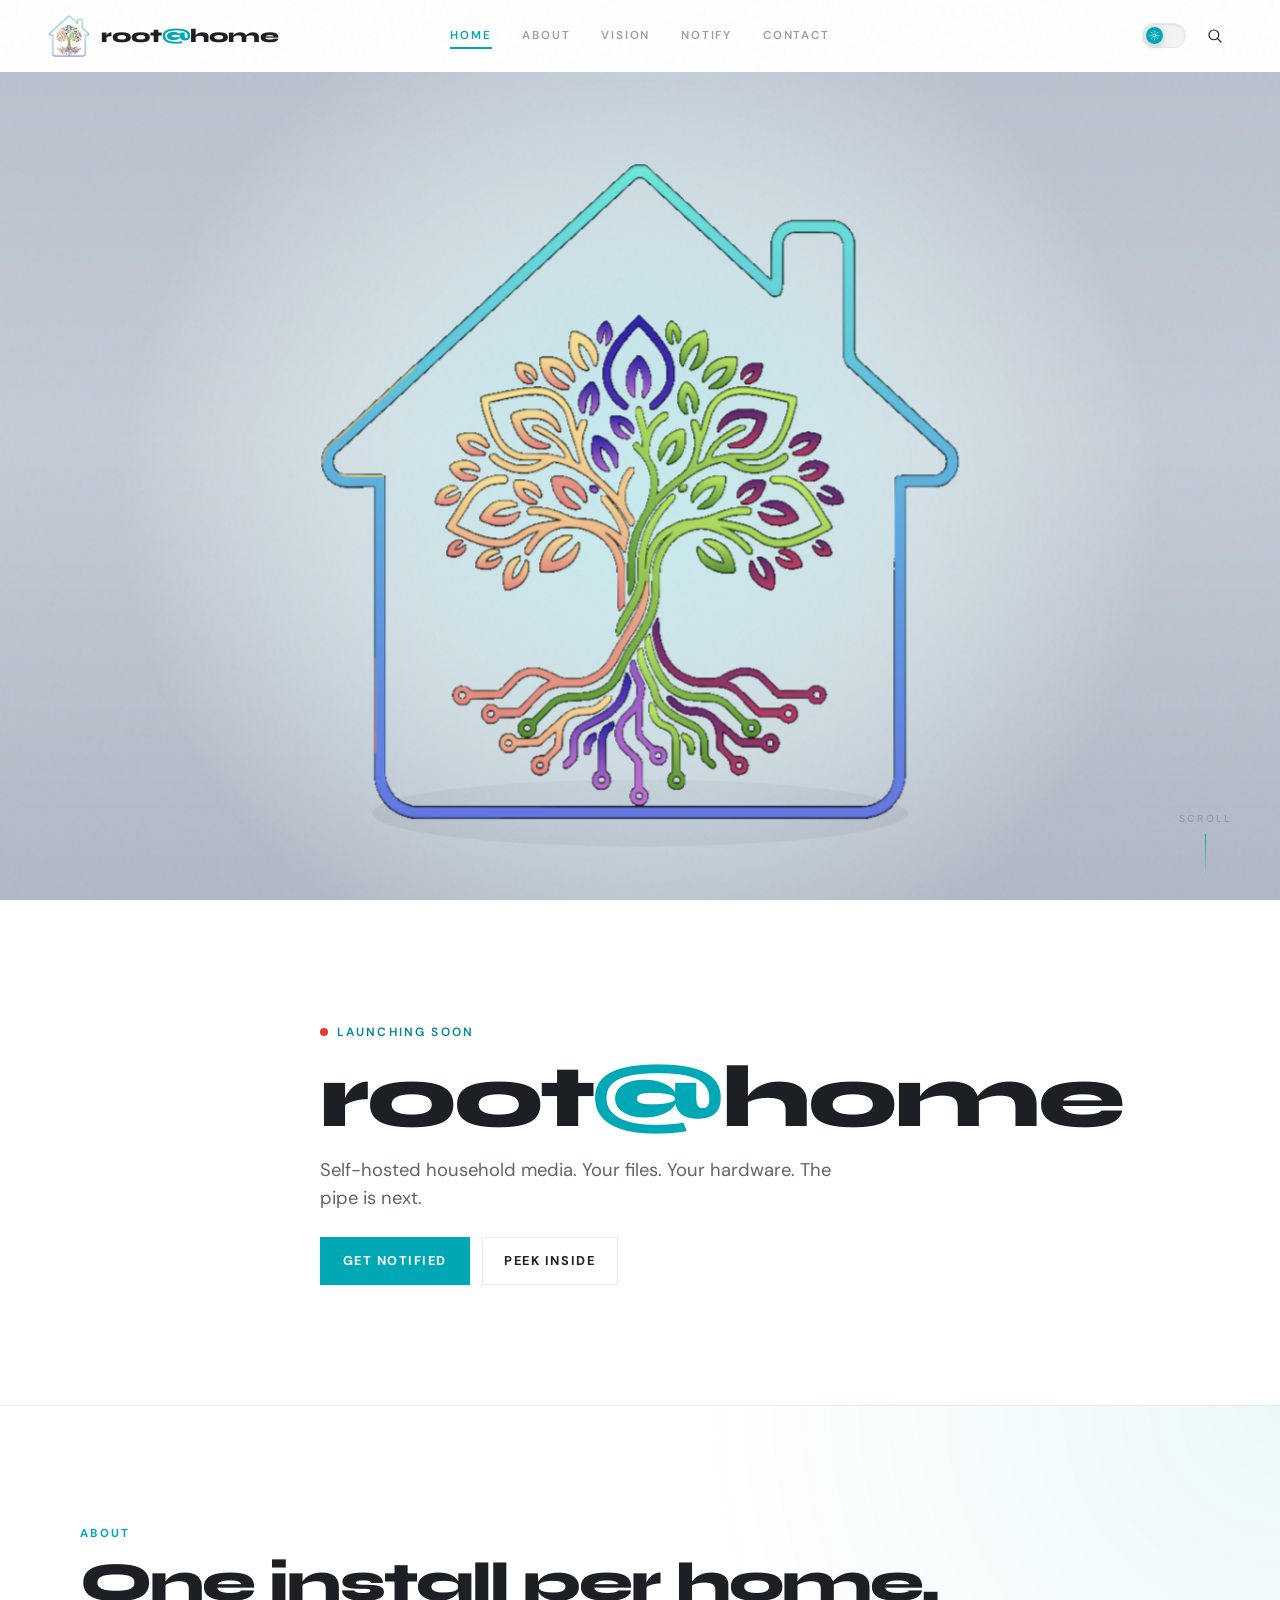
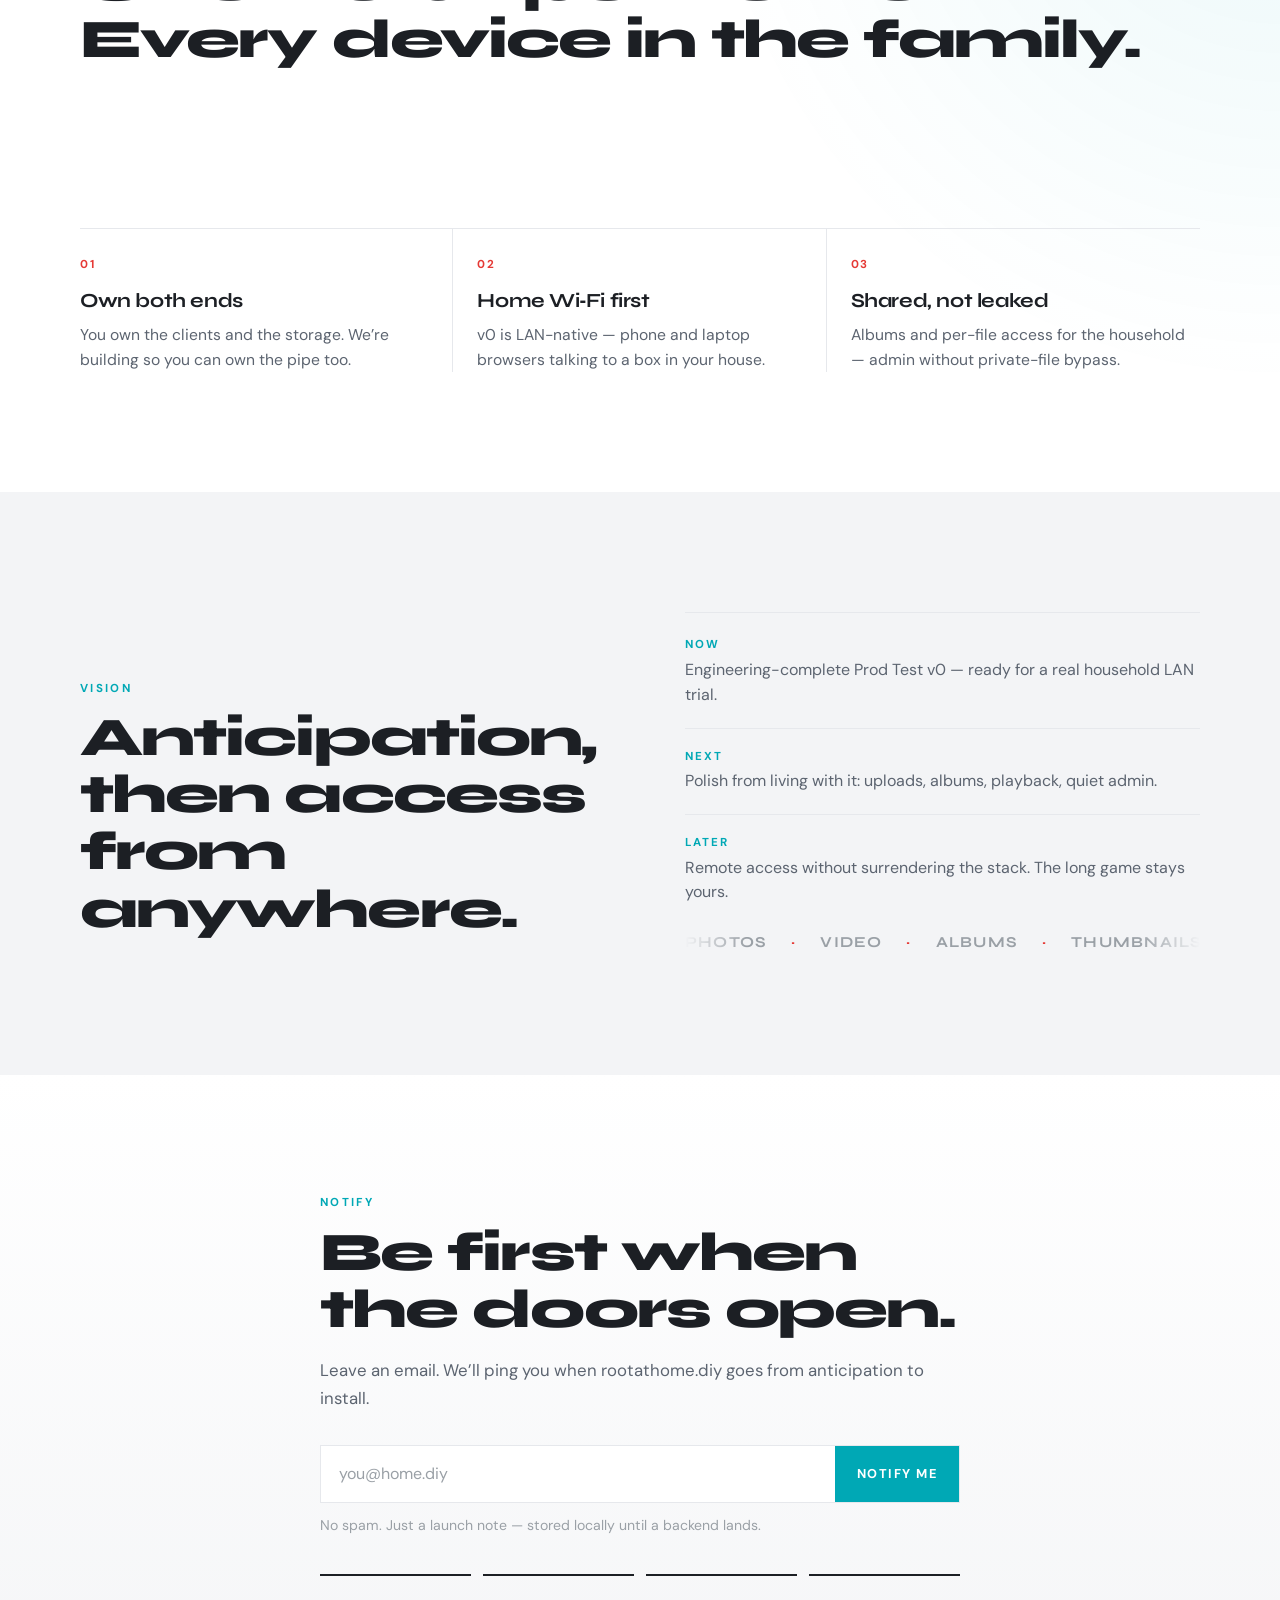
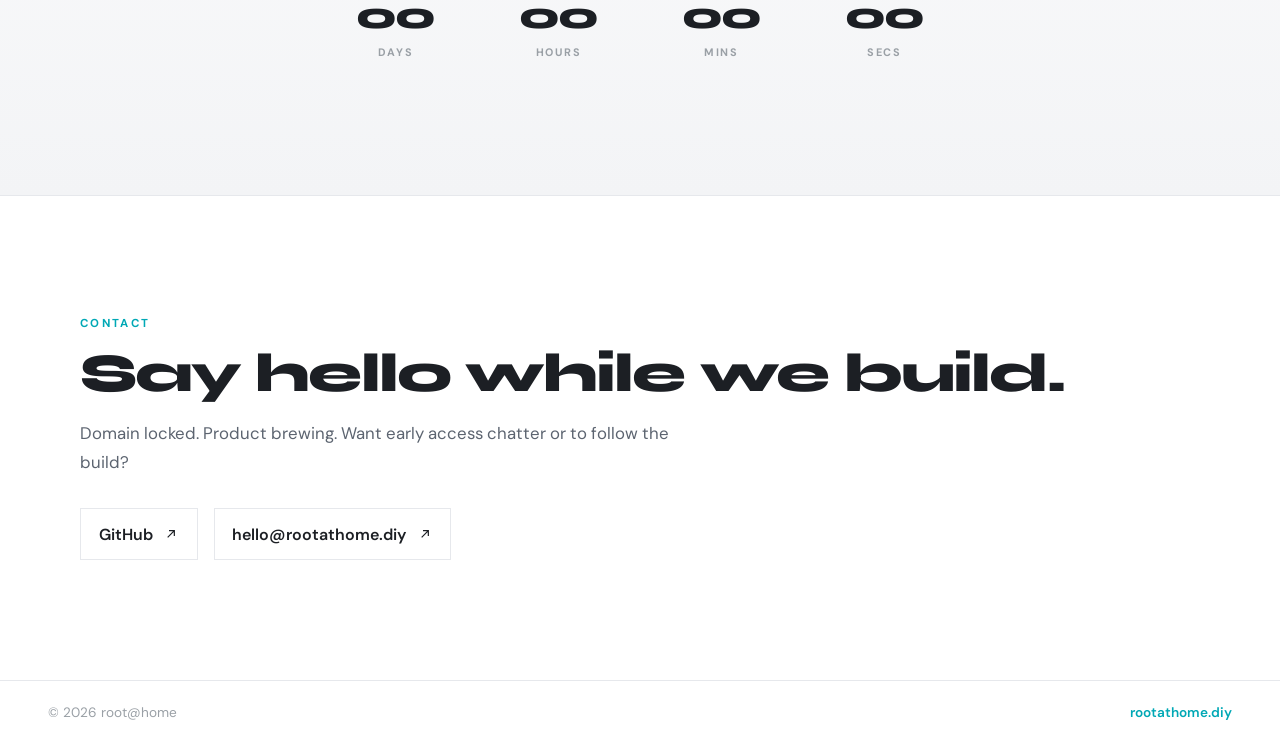
==== index.html @ 3cea9495 "new new logo added" ====
<!DOCTYPE html>
<html lang="en">
  <head>
    <meta charset="UTF-8" />
    <meta name="viewport" content="width=device-width, initial-scale=1.0" />
    <title>root@home</title>
    <meta
      name="description"
      content="root@home — self-hosted household media. Your files. Your hardware. Coming soon."
    />
    <meta name="theme-color" content="#ffffff" data-theme-color />
    <link rel="icon" href="assets/new-logo.png?v=4" type="image/png" sizes="32x32" data-favicon />
    <script>
      (() => {
        const saved = localStorage.getItem("rah-theme");
        const theme = saved || (window.matchMedia("(prefers-color-scheme: dark)").matches ? "dark" : "light");
        document.documentElement.dataset.theme = theme;
        document.querySelector("[data-favicon]").href = "assets/new-logo.png?v=4";
      })();
    </script>
    <link rel="preconnect" href="https://fonts.googleapis.com" />
    <link rel="preconnect" href="https://fonts.gstatic.com" crossorigin />
    <link
      href="https://fonts.googleapis.com/css2?family=DM+Sans:ital,opsz,wght@0,9..40,400;0,9..40,500;0,9..40,600;0,9..40,700;1,9..40,400&family=Syne:wght@600;700;800&display=swap"
      rel="stylesheet"
    />
    <link rel="stylesheet" href="styles.css" />
  </head>
  <body>
    <div class="cursor-glow" aria-hidden="true"></div>
    <div class="noise" aria-hidden="true"></div>

    <header class="site-header" id="top">
      <a class="brand" href="#top" aria-label="root@home home">
        <img class="brand-mark" src="assets/new-logo.png" data-brand-logo width="42" height="42" alt="" />
        <span class="brand-text">root<span class="brand-at">@</span>home</span>
      </a>

      <nav class="nav" aria-label="Primary">
        <a class="nav-link is-active" href="#top" data-nav>Home</a>
        <a class="nav-link" href="#about" data-nav>About</a>
        <a class="nav-link" href="#vision" data-nav>Vision</a>
        <a class="nav-link" href="#notify" data-nav>Notify</a>
        <a class="nav-link" href="#contact" data-nav>Contact</a>
      </nav>

      <div class="header-actions">
        <button
          class="theme-toggle"
          type="button"
          aria-label="Switch to dark theme"
          aria-pressed="false"
          title="Toggle dark theme"
          data-theme-toggle
        >
          <span class="theme-toggle-track" aria-hidden="true">
            <span class="theme-toggle-thumb">
              <svg class="theme-icon theme-icon-sun" viewBox="0 0 24 24">
                <circle cx="12" cy="12" r="3.5" />
                <path d="M12 2.5v2M12 19.5v2M4.5 12h-2M21.5 12h-2M5.3 5.3l1.4 1.4M17.3 17.3l1.4 1.4M18.7 5.3l-1.4 1.4M6.7 17.3l-1.4 1.4" />
              </svg>
              <svg class="theme-icon theme-icon-moon" viewBox="0 0 24 24">
                <path d="M19.5 14.6A7.6 7.6 0 0 1 9.4 4.5a7.7 7.7 0 1 0 10.1 10.1Z" />
              </svg>
            </span>
          </span>
        </button>

        <button class="search-btn" type="button" aria-label="Open search" data-search-open>
          <svg viewBox="0 0 24 24" width="18" height="18" aria-hidden="true">
            <circle cx="10.5" cy="10.5" r="6.5" fill="none" stroke="currentColor" stroke-width="1.6" />
            <path d="M15.5 15.5 L20 20" stroke="currentColor" stroke-width="1.6" stroke-linecap="round" />
          </svg>
        </button>

        <button class="menu-btn" type="button" aria-label="Open menu" aria-expanded="false" data-menu-toggle>
          <span></span><span></span>
        </button>
      </div>
    </header>

    <div class="mobile-nav" data-mobile-nav hidden>
      <a href="#top" data-nav>Home</a>
      <a href="#about" data-nav>About</a>
      <a href="#vision" data-nav>Vision</a>
      <a href="#notify" data-nav>Notify</a>
      <a href="#contact" data-nav>Contact</a>
    </div>

    <main>
      <!-- Hero: logo mark with motion -->
      <section class="hero" aria-label="Hero">
        <div class="hero-stage" data-parallax>
          <canvas class="hero-canvas" data-hero-canvas aria-hidden="true"></canvas>
          <p class="sr-only">
            root@home logo — a house with roots growing from its foundation; teal outline, red chimney accent.
          </p>
        </div>

        <a class="scroll-hint" href="#soon" aria-label="Scroll to coming soon">
          <span>Scroll</span>
          <i></i>
        </a>
      </section>

      <section class="section soon" id="soon">
        <div class="section-inner soon-inner">
          <p class="hero-kicker" data-reveal>
            <span class="pulse-dot" aria-hidden="true"></span>
            Launching soon
          </p>
          <h1 class="hero-brand" data-reveal>
            root<span class="brand-at">@</span>home
          </h1>
          <p class="hero-line" data-reveal>
            Self-hosted household media. Your files. Your hardware. The pipe is next.
          </p>
          <div class="hero-cta" data-reveal>
            <a class="btn btn-primary" href="#notify" data-magnetic>
              <span>Get notified</span>
            </a>
            <a class="btn btn-ghost" href="#about" data-magnetic>
              <span>Peek inside</span>
            </a>
          </div>
        </div>
      </section>

      <section class="section about" id="about">
        <div class="section-inner">
          <p class="eyebrow" data-reveal>About</p>
          <h2 class="section-title" data-reveal>
            One install per home.<br />
            Every device in the family.
          </h2>
          <p class="section-copy" data-reveal>
            root@home is a household media server you run yourself — upload, browse,
            thumbnails, and playback on the devices you already own. No cloud lease.
            No app store tax. Just your LAN and your files.
          </p>

          <div class="feature-strip" data-reveal>
            <article class="feature">
              <span class="feature-index">01</span>
              <h3>Own both ends</h3>
              <p>You own the clients and the storage. We’re building so you can own the pipe too.</p>
            </article>
            <article class="feature">
              <span class="feature-index">02</span>
              <h3>Home Wi‑Fi first</h3>
              <p>v0 is LAN-native — phone and laptop browsers talking to a box in your house.</p>
            </article>
            <article class="feature">
              <span class="feature-index">03</span>
              <h3>Shared, not leaked</h3>
              <p>Albums and per-file access for the household — admin without private-file bypass.</p>
            </article>
          </div>
        </div>
      </section>

      <section class="section vision" id="vision">
        <div class="section-inner vision-grid">
          <div>
            <p class="eyebrow" data-reveal>Vision</p>
            <h2 class="section-title" data-reveal>
              Anticipation,<br />
              then access from anywhere.
            </h2>
          </div>
          <div class="vision-panel" data-reveal>
            <ul class="vision-list">
              <li>
                <strong>Now</strong>
                <span>Engineering-complete Prod Test v0 — ready for a real household LAN trial.</span>
              </li>
              <li>
                <strong>Next</strong>
                <span>Polish from living with it: uploads, albums, playback, quiet admin.</span>
              </li>
              <li>
                <strong>Later</strong>
                <span>Remote access without surrendering the stack. The long game stays yours.</span>
              </li>
            </ul>
            <div class="ticker" aria-hidden="true">
              <div class="ticker-track">
                <span>photos</span><span>video</span><span>albums</span><span>thumbnails</span>
                <span>LAN</span><span>self-hosted</span><span>household</span><span>root@home</span>
                <span>photos</span><span>video</span><span>albums</span><span>thumbnails</span>
                <span>LAN</span><span>self-hosted</span><span>household</span><span>root@home</span>
              </div>
            </div>
          </div>
        </div>
      </section>

      <section class="section notify" id="notify">
        <div class="section-inner notify-inner">
          <p class="eyebrow" data-reveal>Notify</p>
          <h2 class="section-title" data-reveal>Be first when the doors open.</h2>
          <p class="section-copy" data-reveal>
            Leave an email. We’ll ping you when rootathome.diy goes from anticipation to install.
          </p>

          <form class="waitlist" id="waitlist-form" data-reveal novalidate>
            <label class="sr-only" for="email">Email address</label>
            <div class="waitlist-field">
              <input
                id="email"
                name="email"
                type="email"
                autocomplete="email"
                placeholder="you@home.diy"
                required
              />
              <button class="btn btn-primary" type="submit" data-magnetic>
                <span>Notify me</span>
              </button>
            </div>
            <p class="waitlist-note">No spam. Just a launch note — stored locally until a backend lands.</p>
            <p class="waitlist-status" role="status" aria-live="polite" data-waitlist-status></p>
          </form>

          <div class="countdown" data-reveal aria-label="Launch countdown">
            <div class="count-cell">
              <span data-count="days">00</span>
              <small>Days</small>
            </div>
            <div class="count-cell">
              <span data-count="hours">00</span>
              <small>Hours</small>
            </div>
            <div class="count-cell">
              <span data-count="mins">00</span>
              <small>Mins</small>
            </div>
            <div class="count-cell">
              <span data-count="secs">00</span>
              <small>Secs</small>
            </div>
          </div>
        </div>
      </section>

      <section class="section contact" id="contact">
        <div class="section-inner contact-inner">
          <p class="eyebrow" data-reveal>Contact</p>
          <h2 class="section-title" data-reveal>Say hello while we build.</h2>
          <p class="section-copy" data-reveal>
            Domain locked. Product brewing. Want early access chatter or to follow the build?
          </p>
          <div class="contact-links" data-reveal>
            <a class="contact-link" href="https://github.com/rouzitalab/rootathome" target="_blank" rel="noreferrer" data-magnetic>
              <span>GitHub</span>
              <svg viewBox="0 0 24 24" width="16" height="16" aria-hidden="true"><path d="M7 17 L17 7 M9 7 H17 V15" fill="none" stroke="currentColor" stroke-width="1.8"/></svg>
            </a>
            <a class="contact-link" href="mailto:hello@rootathome.diy" data-magnetic>
              <span>hello@rootathome.diy</span>
              <svg viewBox="0 0 24 24" width="16" height="16" aria-hidden="true"><path d="M7 17 L17 7 M9 7 H17 V15" fill="none" stroke="currentColor" stroke-width="1.8"/></svg>
            </a>
          </div>
        </div>
      </section>
    </main>

    <footer class="site-footer">
      <span>© <span data-year></span> root@home</span>
      <span class="footer-tag">rootathome.diy</span>
    </footer>

    <div class="search-overlay" data-search-overlay hidden aria-hidden="true">
      <form class="search-panel" data-search-form>
        <label class="sr-only" for="site-search">Search</label>
        <input id="site-search" type="search" placeholder="Jump to about, vision, notify…" autocomplete="off" />
        <p class="search-hint">Try: about · vision · notify · contact · <kbd>⌘K</kbd></p>
      </form>
      <button type="button" class="search-close" data-search-close aria-label="Close search">Esc</button>
    </div>

    <script src="app.js" type="module"></script>
  </body>
</html>
---- styles.css ----
:root {
  --bg: #ffffff;
  --bg-soft: #f3f4f6;
  --ink: #1c1f24;
  --ink-soft: #5c6470;
  --muted: #9aa0a6;
  --line: #e6e8ec;
  --teal: #00a8b5;
  --teal-deep: #008994;
  --red: #e53935;
  --header-h: 72px;
  --ease: cubic-bezier(0.22, 1, 0.36, 1);
  --font-display: "Syne", sans-serif;
  --font-body: "DM Sans", sans-serif;
  --max: 1120px;
  --header-bg: rgba(255, 255, 255, 0.94);
  --mobile-bg: rgba(255, 255, 255, 0.97);
  --overlay-bg: rgba(255, 255, 255, 0.9);
  color-scheme: light;
}

html[data-theme="dark"] {
  --bg: #101719;
  --bg-soft: #172124;
  --ink: #edf7f5;
  --ink-soft: #a9b9bb;
  --muted: #788b8e;
  --line: rgba(183, 211, 212, 0.17);
  --teal: #16c9c6;
  --teal-deep: #0aa7aa;
  --red: #ff655f;
  --header-bg: rgba(16, 23, 25, 0.88);
  --mobile-bg: rgba(16, 23, 25, 0.97);
  --overlay-bg: rgba(16, 23, 25, 0.92);
  color-scheme: dark;
}

*,
*::before,
*::after {
  box-sizing: border-box;
}

html {
  scroll-behavior: smooth;
}

body {
  margin: 0;
  min-height: 100vh;
  font-family: var(--font-body);
  color: var(--ink);
  background: var(--bg);
  text-rendering: optimizeLegibility;
  -webkit-font-smoothing: antialiased;
  overflow-x: hidden;
  transition: color 0.35s var(--ease), background-color 0.35s var(--ease);
}

body.is-locked {
  overflow: hidden;
}

a {
  color: inherit;
  text-decoration: none;
}

button,
input {
  font: inherit;
}

img,
svg,
canvas {
  display: block;
  max-width: 100%;
}

.sr-only {
  position: absolute;
  width: 1px;
  height: 1px;
  padding: 0;
  margin: -1px;
  overflow: hidden;
  clip: rect(0, 0, 0, 0);
  border: 0;
}

.noise {
  pointer-events: none;
  position: fixed;
  inset: 0;
  z-index: 80;
  opacity: 0.03;
  mix-blend-mode: multiply;
  background-image: url("data:image/svg+xml,%3Csvg viewBox='0 0 200 200' xmlns='http://www.w3.org/2000/svg'%3E%3Cfilter id='n'%3E%3CfeTurbulence type='fractalNoise' baseFrequency='0.85' numOctaves='3' stitchTiles='stitch'/%3E%3C/filter%3E%3Crect width='100%25' height='100%25' filter='url(%23n)'/%3E%3C/svg%3E");
}

.cursor-glow {
  pointer-events: none;
  position: fixed;
  z-index: 70;
  width: 280px;
  height: 280px;
  margin: -140px 0 0 -140px;
  border-radius: 50%;
  background: radial-gradient(circle, rgba(0, 168, 181, 0.12), transparent 68%);
  transform: translate3d(-100vw, -100vh, 0);
  opacity: 0;
  transition: opacity 0.4s var(--ease);
}

body.has-pointer .cursor-glow {
  opacity: 1;
}

/* Header */
.site-header {
  position: sticky;
  top: 0;
  z-index: 50;
  height: var(--header-h);
  display: grid;
  grid-template-columns: 1fr auto 1fr;
  align-items: center;
  padding: 0 clamp(1.25rem, 4vw, 3rem);
  background: var(--header-bg);
  backdrop-filter: blur(14px);
  border-bottom: 1px solid transparent;
  transition: border-color 0.35s var(--ease), box-shadow 0.35s var(--ease);
}

.site-header.is-scrolled {
  border-bottom-color: var(--line);
  box-shadow: 0 10px 30px rgba(28, 31, 36, 0.04);
}

html[data-theme="dark"] .site-header.is-scrolled {
  box-shadow: 0 10px 30px rgba(0, 0, 0, 0.18);
}

.brand {
  display: inline-flex;
  align-items: center;
  gap: 0.7rem;
  justify-self: start;
}

.brand-mark {
  width: 42px;
  height: 42px;
  object-fit: contain;
  flex-shrink: 0;
}

.brand-text,
.hero-brand {
  font-family: var(--font-display);
  font-weight: 800;
  letter-spacing: -0.03em;
  color: var(--ink);
}

.brand-text {
  font-size: 1.2rem;
}

.brand-at {
  color: var(--teal);
}

.nav {
  display: flex;
  align-items: center;
  gap: clamp(1.1rem, 2.4vw, 2rem);
  justify-self: center;
}

.nav-link {
  position: relative;
  font-size: 0.72rem;
  font-weight: 600;
  letter-spacing: 0.16em;
  text-transform: uppercase;
  color: var(--muted);
  padding: 0.35rem 0;
  transition: color 0.25s var(--ease);
}

.nav-link::after {
  content: "";
  position: absolute;
  left: 0;
  right: 0;
  bottom: 0;
  height: 1.5px;
  background: var(--teal);
  transform: scaleX(0);
  transform-origin: left;
  transition: transform 0.35s var(--ease);
}

.nav-link:hover,
.nav-link.is-active {
  color: var(--teal);
}

.nav-link.is-active::after,
.nav-link:hover::after {
  transform: scaleX(1);
}

.header-actions {
  justify-self: end;
  display: flex;
  align-items: center;
  gap: 0.25rem;
}

.search-btn,
.menu-btn {
  appearance: none;
  border: 0;
  background: transparent;
  color: var(--ink);
  cursor: pointer;
  padding: 0.5rem;
  display: grid;
  place-items: center;
  transition: color 0.2s var(--ease), transform 0.2s var(--ease);
}

.search-btn:hover,
.menu-btn:hover {
  color: var(--teal);
  transform: scale(1.05);
}

.theme-toggle {
  appearance: none;
  border: 0;
  background: transparent;
  color: var(--ink);
  cursor: pointer;
  padding: 0.5rem;
  display: grid;
  place-items: center;
  transition: color 0.2s var(--ease), transform 0.2s var(--ease);
}

.theme-toggle:hover {
  color: var(--teal);
  transform: scale(1.05);
}

.theme-toggle-track {
  position: relative;
  display: block;
  width: 44px;
  height: 25px;
  padding: 3px;
  border: 1px solid var(--line);
  border-radius: 999px;
  background: var(--bg-soft);
  box-shadow: inset 0 1px 2px rgba(0, 0, 0, 0.08);
  transition: background 0.35s var(--ease), border-color 0.35s var(--ease);
}

.theme-toggle-thumb {
  position: relative;
  display: grid;
  place-items: center;
  width: 17px;
  height: 17px;
  border-radius: 50%;
  background: var(--teal);
  color: #fff;
  box-shadow: 0 2px 7px rgba(0, 0, 0, 0.2);
  transform: translateX(0);
  transition: transform 0.35s var(--ease), background 0.35s var(--ease);
}

html[data-theme="dark"] .theme-toggle-thumb {
  transform: translateX(19px);
  background: #29464a;
}

.theme-icon {
  position: absolute;
  top: 3px;
  left: 3px;
  width: 11px;
  height: 11px;
  fill: none;
  stroke: currentColor;
  stroke-width: 1.7;
  stroke-linecap: round;
  stroke-linejoin: round;
  transition: opacity 0.2s var(--ease), transform 0.3s var(--ease);
}

.theme-icon-sun {
  opacity: 1;
  transform: scale(1);
}

.theme-icon-moon {
  opacity: 0;
  transform: scale(0.55) rotate(-25deg);
}

html[data-theme="dark"] .theme-icon-sun {
  opacity: 0;
  transform: scale(0.55) rotate(25deg);
}

html[data-theme="dark"] .theme-icon-moon {
  opacity: 1;
  transform: scale(1) rotate(0);
}

.menu-btn {
  display: none;
  width: 42px;
  height: 42px;
  gap: 6px;
}

.menu-btn span {
  display: block;
  width: 18px;
  height: 1.5px;
  background: currentColor;
  transition: transform 0.3s var(--ease), opacity 0.3s var(--ease);
}

.menu-btn[aria-expanded="true"] span:first-child {
  transform: translateY(3.75px) rotate(45deg);
}

.menu-btn[aria-expanded="true"] span:last-child {
  transform: translateY(-3.75px) rotate(-45deg);
}

.mobile-nav,
.search-overlay {
  display: none;
}

.mobile-nav:not([hidden]),
.search-overlay:not([hidden]) {
  display: grid;
}

.mobile-nav {
  position: fixed;
  inset: var(--header-h) 0 0;
  z-index: 45;
  background: var(--mobile-bg);
  backdrop-filter: blur(16px);
  align-content: start;
  gap: 0.25rem;
  padding: 1.5rem clamp(1.25rem, 4vw, 3rem);
  opacity: 0;
  transform: translateY(-8px);
  transition: opacity 0.3s var(--ease), transform 0.3s var(--ease);
}

.mobile-nav.is-open {
  opacity: 1;
  transform: translateY(0);
}

.mobile-nav a {
  font-family: var(--font-display);
  font-size: clamp(1.8rem, 6vw, 2.4rem);
  font-weight: 700;
  letter-spacing: -0.03em;
  padding: 0.55rem 0;
  border-bottom: 1px solid var(--line);
}

.mobile-nav a:hover {
  color: var(--teal);
}

/* Hero — pure architectural plane */
.hero {
  position: relative;
  height: calc(100svh - var(--header-h));
  min-height: 520px;
  background: #b9c1cd;
  overflow: hidden;
}

.hero-stage {
  position: absolute;
  inset: -4%;
  will-change: transform;
}

.hero-canvas {
  width: 100%;
  height: 100%;
  max-width: none;
}

.scroll-hint {
  position: absolute;
  right: clamp(1.25rem, 4vw, 3rem);
  bottom: 1.5rem;
  z-index: 3;
  display: grid;
  justify-items: center;
  gap: 0.55rem;
  font-size: 0.65rem;
  font-weight: 600;
  letter-spacing: 0.2em;
  text-transform: uppercase;
  color: var(--muted);
}

.scroll-hint i {
  width: 1px;
  height: 42px;
  background: linear-gradient(to bottom, var(--teal), transparent);
  animation: scroll-line 1.8s var(--ease) infinite;
}

@keyframes scroll-line {
  0% {
    transform: scaleY(0.3);
    transform-origin: top;
    opacity: 0;
  }
  40% {
    opacity: 1;
  }
  100% {
    transform: scaleY(1);
    transform-origin: top;
    opacity: 0;
  }
}

/* Coming soon band */
.soon {
  padding-top: clamp(3.5rem, 8vw, 5.5rem);
  padding-bottom: clamp(3.5rem, 8vw, 5.5rem);
  background: var(--bg);
  border-bottom: 1px solid var(--line);
}

.soon-inner {
  max-width: 40rem;
}

.hero-kicker {
  display: inline-flex;
  align-items: center;
  gap: 0.55rem;
  margin: 0 0 1rem;
  font-size: 0.75rem;
  font-weight: 600;
  letter-spacing: 0.18em;
  text-transform: uppercase;
  color: var(--teal-deep);
}

.pulse-dot {
  width: 8px;
  height: 8px;
  border-radius: 50%;
  background: var(--red);
  box-shadow: 0 0 0 0 rgba(229, 57, 53, 0.45);
  animation: pulse 2s ease-out infinite;
}

@keyframes pulse {
  70% {
    box-shadow: 0 0 0 12px transparent;
  }
  100% {
    box-shadow: 0 0 0 0 transparent;
  }
}

.hero-brand {
  margin: 0;
  font-size: clamp(3rem, 9vw, 5.5rem);
  line-height: 0.95;
}

.hero-line {
  margin: 1rem 0 0;
  max-width: 32rem;
  font-size: clamp(1rem, 2.2vw, 1.15rem);
  line-height: 1.55;
  color: var(--ink-soft);
}

.hero-cta {
  display: flex;
  flex-wrap: wrap;
  gap: 0.75rem;
  margin-top: 1.5rem;
}

.btn {
  position: relative;
  display: inline-flex;
  align-items: center;
  justify-content: center;
  min-height: 48px;
  padding: 0 1.35rem;
  border: 1px solid transparent;
  border-radius: 0;
  font-size: 0.8rem;
  font-weight: 700;
  letter-spacing: 0.12em;
  text-transform: uppercase;
  cursor: pointer;
  transition: background 0.25s var(--ease), color 0.25s var(--ease), border-color 0.25s var(--ease),
    transform 0.25s var(--ease);
}

.btn span {
  pointer-events: none;
}

.btn-primary {
  background: var(--teal);
  color: #fff;
}

.btn-primary:hover {
  background: var(--teal-deep);
}

.btn-ghost {
  background: var(--bg);
  border-color: var(--line);
  color: var(--ink);
}

.btn-ghost:hover {
  border-color: var(--teal);
  color: var(--teal-deep);
}

/* Sections */
.section {
  padding: clamp(4.5rem, 10vw, 7.5rem) clamp(1.25rem, 4vw, 3rem);
  background: var(--bg);
}

.section-inner {
  width: min(100%, var(--max));
  margin: 0 auto;
}

.eyebrow {
  margin: 0 0 0.85rem;
  font-size: 0.72rem;
  font-weight: 700;
  letter-spacing: 0.2em;
  text-transform: uppercase;
  color: var(--teal);
}

.section-title {
  margin: 0 0 1.1rem;
  font-family: var(--font-display);
  font-size: clamp(2.1rem, 5vw, 3.4rem);
  font-weight: 800;
  letter-spacing: -0.035em;
  line-height: 1.05;
}

.section-copy {
  margin: 0;
  max-width: 38rem;
  font-size: 1.05rem;
  line-height: 1.7;
  color: var(--ink-soft);
}

.about {
  background:
    radial-gradient(circle at 100% 0%, rgba(0, 168, 181, 0.08), transparent 40%),
    var(--bg);
}

.feature-strip {
  display: grid;
  grid-template-columns: repeat(3, 1fr);
  gap: 0;
  margin-top: 3.5rem;
  border-top: 1px solid var(--line);
}

.feature {
  padding: 1.75rem 1.5rem 0 0;
  border-right: 1px solid var(--line);
}

.feature:last-child {
  border-right: 0;
  padding-right: 0;
}

.feature:not(:first-child) {
  padding-left: 1.5rem;
}

.feature-index {
  display: block;
  margin-bottom: 1rem;
  font-size: 0.72rem;
  font-weight: 700;
  letter-spacing: 0.16em;
  color: var(--red);
}

.feature h3 {
  margin: 0 0 0.6rem;
  font-family: var(--font-display);
  font-size: 1.25rem;
  letter-spacing: -0.02em;
}

.feature p {
  margin: 0;
  color: var(--ink-soft);
  line-height: 1.6;
  font-size: 0.98rem;
}

.vision {
  background: var(--bg-soft);
}

.vision-grid {
  display: grid;
  grid-template-columns: 1.05fr 1fr;
  gap: clamp(2rem, 5vw, 4rem);
  align-items: end;
}

.vision-panel {
  padding: 0.25rem 0;
  overflow: hidden;
  border-top: 1px solid var(--line);
  padding-top: 1.5rem;
}

.vision-list {
  list-style: none;
  margin: 0;
  padding: 0;
  display: grid;
  gap: 1.25rem;
}

.vision-list li {
  display: grid;
  gap: 0.35rem;
  padding-bottom: 1.25rem;
  border-bottom: 1px solid var(--line);
}

.vision-list li:last-child {
  border-bottom: 0;
  padding-bottom: 0;
}

.vision-list strong {
  font-size: 0.72rem;
  letter-spacing: 0.18em;
  text-transform: uppercase;
  color: var(--teal);
}

.vision-list span {
  color: var(--ink-soft);
  line-height: 1.55;
}

.ticker {
  margin-top: 1.75rem;
  overflow: hidden;
  mask-image: linear-gradient(90deg, transparent, #000 12%, #000 88%, transparent);
}

.ticker-track {
  display: flex;
  gap: 1.5rem;
  width: max-content;
  animation: ticker 22s linear infinite;
  font-family: var(--font-display);
  font-weight: 700;
  font-size: 0.95rem;
  letter-spacing: 0.08em;
  text-transform: uppercase;
  color: var(--muted);
}

.ticker-track span::after {
  content: "·";
  margin-left: 1.5rem;
  color: var(--red);
}

@keyframes ticker {
  to {
    transform: translateX(-50%);
  }
}

.notify {
  background: linear-gradient(180deg, var(--bg) 0%, var(--bg-soft) 100%);
}

.notify-inner {
  max-width: 40rem;
}

.waitlist {
  margin-top: 2rem;
}

.waitlist-field {
  display: grid;
  grid-template-columns: 1fr auto;
  border: 1px solid var(--line);
  background: var(--bg);
  transition: border-color 0.25s var(--ease), box-shadow 0.25s var(--ease);
}

.waitlist-field:focus-within {
  border-color: var(--teal);
  box-shadow: 0 0 0 3px rgba(0, 168, 181, 0.12);
}

.waitlist input {
  border: 0;
  outline: 0;
  background: transparent;
  padding: 0 1.1rem;
  min-height: 56px;
  color: var(--ink);
}

.waitlist input::placeholder {
  color: var(--muted);
}

.waitlist .btn {
  min-height: 56px;
  border: 0;
}

.waitlist-note,
.waitlist-status {
  margin: 0.85rem 0 0;
  font-size: 0.88rem;
  color: var(--muted);
}

.waitlist-status.is-ok {
  color: var(--teal-deep);
}

.waitlist-status.is-err {
  color: var(--red);
}

.countdown {
  display: grid;
  grid-template-columns: repeat(4, 1fr);
  gap: 0.75rem;
  margin-top: 2.5rem;
}

.count-cell {
  display: grid;
  gap: 0.35rem;
  padding: 1rem 0.5rem;
  border-top: 2px solid var(--ink);
  text-align: center;
}

.count-cell span {
  font-family: var(--font-display);
  font-size: clamp(1.8rem, 4vw, 2.4rem);
  font-weight: 800;
  letter-spacing: -0.03em;
  font-variant-numeric: tabular-nums;
}

.count-cell small {
  font-size: 0.68rem;
  font-weight: 700;
  letter-spacing: 0.16em;
  text-transform: uppercase;
  color: var(--muted);
}

.contact {
  border-top: 1px solid var(--line);
}

.contact-links {
  display: flex;
  flex-wrap: wrap;
  gap: 1rem;
  margin-top: 2rem;
}

.contact-link {
  display: inline-flex;
  align-items: center;
  gap: 0.65rem;
  min-height: 52px;
  padding: 0 1.1rem;
  border: 1px solid var(--line);
  font-weight: 600;
  transition: border-color 0.25s var(--ease), color 0.25s var(--ease), background 0.25s var(--ease);
}

.contact-link:hover {
  border-color: var(--teal);
  color: var(--teal-deep);
  background: rgba(0, 168, 181, 0.05);
}

.site-footer {
  display: flex;
  justify-content: space-between;
  gap: 1rem;
  padding: 1.4rem clamp(1.25rem, 4vw, 3rem) 2rem;
  border-top: 1px solid var(--line);
  font-size: 0.85rem;
  color: var(--muted);
}

.footer-tag {
  color: var(--teal);
  font-weight: 600;
}

/* Search */
.search-overlay {
  position: fixed;
  inset: 0;
  z-index: 60;
  place-items: center;
  background: var(--overlay-bg);
  backdrop-filter: blur(18px);
  opacity: 0;
  transition: opacity 0.3s var(--ease);
}

.search-overlay.is-open {
  opacity: 1;
}

.search-panel {
  width: min(92vw, 560px);
}

.search-panel input {
  width: 100%;
  border: 0;
  border-bottom: 2px solid var(--ink);
  background: transparent;
  outline: 0;
  padding: 0.8rem 0;
  font-family: var(--font-display);
  font-size: clamp(1.6rem, 4vw, 2.4rem);
  font-weight: 700;
  letter-spacing: -0.03em;
}

.search-hint {
  margin: 0.9rem 0 0;
  color: var(--muted);
  font-size: 0.9rem;
}

.search-hint kbd {
  font: inherit;
  font-size: 0.8em;
  border: 1px solid var(--line);
  padding: 0.1rem 0.35rem;
}

.search-close {
  position: absolute;
  top: 1.4rem;
  right: 1.4rem;
  border: 1px solid var(--line);
  background: var(--bg);
  padding: 0.55rem 0.8rem;
  font-size: 0.75rem;
  font-weight: 700;
  letter-spacing: 0.12em;
  text-transform: uppercase;
  cursor: pointer;
}

/* Reveal */
[data-reveal] {
  opacity: 0;
  transform: translateY(28px);
  transition: opacity 0.9s var(--ease), transform 0.9s var(--ease);
}

[data-reveal].is-in {
  opacity: 1;
  transform: translateY(0);
}

@media (max-width: 900px) {
  .nav {
    display: none;
  }

  .menu-btn {
    display: grid;
  }

  .site-header {
    grid-template-columns: 1fr auto;
  }

  .feature-strip,
  .vision-grid {
    grid-template-columns: 1fr;
  }

  .feature {
    border-right: 0;
    border-bottom: 1px solid var(--line);
    padding: 1.5rem 0;
  }

  .feature:not(:first-child) {
    padding-left: 0;
  }

  .feature:last-child {
    border-bottom: 0;
  }
}

@media (max-width: 640px) {
  .waitlist-field {
    grid-template-columns: 1fr;
  }

  .countdown {
    grid-template-columns: repeat(2, 1fr);
  }

  .scroll-hint {
    display: none;
  }
}

@media (prefers-reduced-motion: reduce) {
  html {
    scroll-behavior: auto;
  }

  *,
  *::before,
  *::after {
    animation-duration: 0.01ms !important;
    animation-iteration-count: 1 !important;
    transition-duration: 0.01ms !important;
  }

  [data-reveal] {
    opacity: 1;
    transform: none;
  }
}
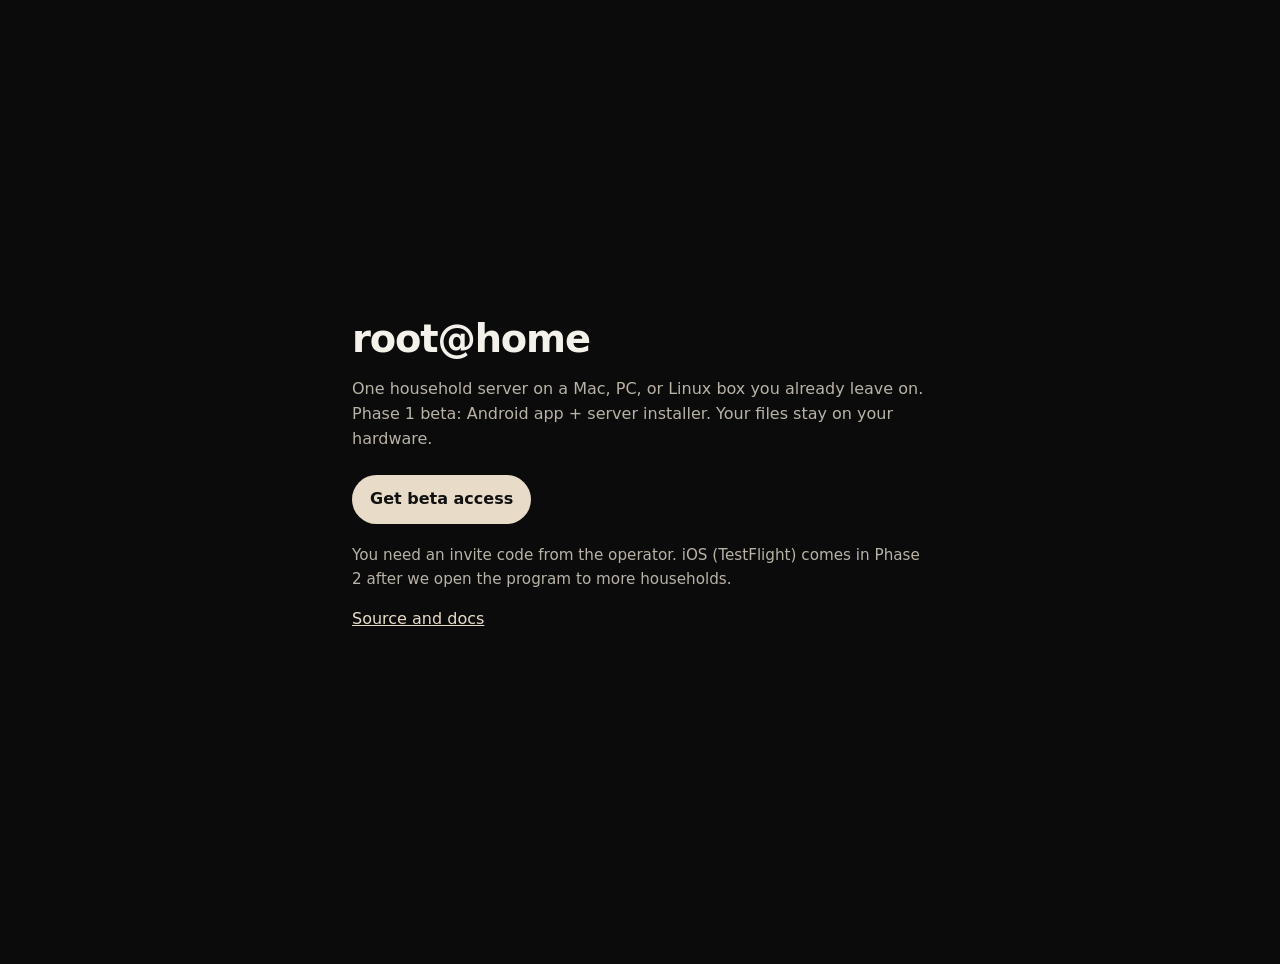
==== commit 3375a4a7: "beta download" ====
--- a/index.html
+++ b/index.html
@@ -1,283 +1,50 @@
 <!DOCTYPE html>
 <html lang="en">
-  <head>
-    <meta charset="UTF-8" />
-    <meta name="viewport" content="width=device-width, initial-scale=1.0" />
-    <title>root@home</title>
-    <meta
-      name="description"
-      content="root@home — self-hosted household media. Your files. Your hardware. Coming soon."
-    />
-    <meta name="theme-color" content="#ffffff" data-theme-color />
-    <link rel="icon" href="assets/new-logo.png?v=4" type="image/png" sizes="32x32" data-favicon />
-    <script>
-      (() => {
-        const saved = localStorage.getItem("rah-theme");
-        const theme = saved || (window.matchMedia("(prefers-color-scheme: dark)").matches ? "dark" : "light");
-        document.documentElement.dataset.theme = theme;
-        document.querySelector("[data-favicon]").href = "assets/new-logo.png?v=4";
-      })();
-    </script>
-    <link rel="preconnect" href="https://fonts.googleapis.com" />
-    <link rel="preconnect" href="https://fonts.gstatic.com" crossorigin />
-    <link
-      href="https://fonts.googleapis.com/css2?family=DM+Sans:ital,opsz,wght@0,9..40,400;0,9..40,500;0,9..40,600;0,9..40,700;1,9..40,400&family=Syne:wght@600;700;800&display=swap"
-      rel="stylesheet"
-    />
-    <link rel="stylesheet" href="styles.css" />
-  </head>
-  <body>
-    <div class="cursor-glow" aria-hidden="true"></div>
-    <div class="noise" aria-hidden="true"></div>
-
-    <header class="site-header" id="top">
-      <a class="brand" href="#top" aria-label="root@home home">
-        <img class="brand-mark" src="assets/new-logo.png" data-brand-logo width="42" height="42" alt="" />
-        <span class="brand-text">root<span class="brand-at">@</span>home</span>
-      </a>
-
-      <nav class="nav" aria-label="Primary">
-        <a class="nav-link is-active" href="#top" data-nav>Home</a>
-        <a class="nav-link" href="#about" data-nav>About</a>
-        <a class="nav-link" href="#vision" data-nav>Vision</a>
-        <a class="nav-link" href="#notify" data-nav>Notify</a>
-        <a class="nav-link" href="#contact" data-nav>Contact</a>
-      </nav>
-
-      <div class="header-actions">
-        <button
-          class="theme-toggle"
-          type="button"
-          aria-label="Switch to dark theme"
-          aria-pressed="false"
-          title="Toggle dark theme"
-          data-theme-toggle
-        >
-          <span class="theme-toggle-track" aria-hidden="true">
-            <span class="theme-toggle-thumb">
-              <svg class="theme-icon theme-icon-sun" viewBox="0 0 24 24">
-                <circle cx="12" cy="12" r="3.5" />
-                <path d="M12 2.5v2M12 19.5v2M4.5 12h-2M21.5 12h-2M5.3 5.3l1.4 1.4M17.3 17.3l1.4 1.4M18.7 5.3l-1.4 1.4M6.7 17.3l-1.4 1.4" />
-              </svg>
-              <svg class="theme-icon theme-icon-moon" viewBox="0 0 24 24">
-                <path d="M19.5 14.6A7.6 7.6 0 0 1 9.4 4.5a7.7 7.7 0 1 0 10.1 10.1Z" />
-              </svg>
-            </span>
-          </span>
-        </button>
-
-        <button class="search-btn" type="button" aria-label="Open search" data-search-open>
-          <svg viewBox="0 0 24 24" width="18" height="18" aria-hidden="true">
-            <circle cx="10.5" cy="10.5" r="6.5" fill="none" stroke="currentColor" stroke-width="1.6" />
-            <path d="M15.5 15.5 L20 20" stroke="currentColor" stroke-width="1.6" stroke-linecap="round" />
-          </svg>
-        </button>
-
-        <button class="menu-btn" type="button" aria-label="Open menu" aria-expanded="false" data-menu-toggle>
-          <span></span><span></span>
-        </button>
-      </div>
-    </header>
-
-    <div class="mobile-nav" data-mobile-nav hidden>
-      <a href="#top" data-nav>Home</a>
-      <a href="#about" data-nav>About</a>
-      <a href="#vision" data-nav>Vision</a>
-      <a href="#notify" data-nav>Notify</a>
-      <a href="#contact" data-nav>Contact</a>
-    </div>
-
-    <main>
-      <!-- Hero: logo mark with motion -->
-      <section class="hero" aria-label="Hero">
-        <div class="hero-stage" data-parallax>
-          <canvas class="hero-canvas" data-hero-canvas aria-hidden="true"></canvas>
-          <p class="sr-only">
-            root@home logo — a house with roots growing from its foundation; teal outline, red chimney accent.
-          </p>
-        </div>
-
-        <a class="scroll-hint" href="#soon" aria-label="Scroll to coming soon">
-          <span>Scroll</span>
-          <i></i>
-        </a>
-      </section>
-
-      <section class="section soon" id="soon">
-        <div class="section-inner soon-inner">
-          <p class="hero-kicker" data-reveal>
-            <span class="pulse-dot" aria-hidden="true"></span>
-            Launching soon
-          </p>
-          <h1 class="hero-brand" data-reveal>
-            root<span class="brand-at">@</span>home
-          </h1>
-          <p class="hero-line" data-reveal>
-            Self-hosted household media. Your files. Your hardware. The pipe is next.
-          </p>
-          <div class="hero-cta" data-reveal>
-            <a class="btn btn-primary" href="#notify" data-magnetic>
-              <span>Get notified</span>
-            </a>
-            <a class="btn btn-ghost" href="#about" data-magnetic>
-              <span>Peek inside</span>
-            </a>
-          </div>
-        </div>
-      </section>
-
-      <section class="section about" id="about">
-        <div class="section-inner">
-          <p class="eyebrow" data-reveal>About</p>
-          <h2 class="section-title" data-reveal>
-            One install per home.<br />
-            Every device in the family.
-          </h2>
-          <p class="section-copy" data-reveal>
-            root@home is a household media server you run yourself — upload, browse,
-            thumbnails, and playback on the devices you already own. No cloud lease.
-            No app store tax. Just your LAN and your files.
-          </p>
-
-          <div class="feature-strip" data-reveal>
-            <article class="feature">
-              <span class="feature-index">01</span>
-              <h3>Own both ends</h3>
-              <p>You own the clients and the storage. We’re building so you can own the pipe too.</p>
-            </article>
-            <article class="feature">
-              <span class="feature-index">02</span>
-              <h3>Home Wi‑Fi first</h3>
-              <p>v0 is LAN-native — phone and laptop browsers talking to a box in your house.</p>
-            </article>
-            <article class="feature">
-              <span class="feature-index">03</span>
-              <h3>Shared, not leaked</h3>
-              <p>Albums and per-file access for the household — admin without private-file bypass.</p>
-            </article>
-          </div>
-        </div>
-      </section>
-
-      <section class="section vision" id="vision">
-        <div class="section-inner vision-grid">
-          <div>
-            <p class="eyebrow" data-reveal>Vision</p>
-            <h2 class="section-title" data-reveal>
-              Anticipation,<br />
-              then access from anywhere.
-            </h2>
-          </div>
-          <div class="vision-panel" data-reveal>
-            <ul class="vision-list">
-              <li>
-                <strong>Now</strong>
-                <span>Engineering-complete Prod Test v0 — ready for a real household LAN trial.</span>
-              </li>
-              <li>
-                <strong>Next</strong>
-                <span>Polish from living with it: uploads, albums, playback, quiet admin.</span>
-              </li>
-              <li>
-                <strong>Later</strong>
-                <span>Remote access without surrendering the stack. The long game stays yours.</span>
-              </li>
-            </ul>
-            <div class="ticker" aria-hidden="true">
-              <div class="ticker-track">
-                <span>photos</span><span>video</span><span>albums</span><span>thumbnails</span>
-                <span>LAN</span><span>self-hosted</span><span>household</span><span>root@home</span>
-                <span>photos</span><span>video</span><span>albums</span><span>thumbnails</span>
-                <span>LAN</span><span>self-hosted</span><span>household</span><span>root@home</span>
-              </div>
-            </div>
-          </div>
-        </div>
-      </section>
-
-      <section class="section notify" id="notify">
-        <div class="section-inner notify-inner">
-          <p class="eyebrow" data-reveal>Notify</p>
-          <h2 class="section-title" data-reveal>Be first when the doors open.</h2>
-          <p class="section-copy" data-reveal>
-            Leave an email. We’ll ping you when rootathome.diy goes from anticipation to install.
-          </p>
-
-          <form class="waitlist" id="waitlist-form" data-reveal novalidate>
-            <label class="sr-only" for="email">Email address</label>
-            <div class="waitlist-field">
-              <input
-                id="email"
-                name="email"
-                type="email"
-                autocomplete="email"
-                placeholder="you@home.diy"
-                required
-              />
-              <button class="btn btn-primary" type="submit" data-magnetic>
-                <span>Notify me</span>
-              </button>
-            </div>
-            <p class="waitlist-note">No spam. Just a launch note — stored locally until a backend lands.</p>
-            <p class="waitlist-status" role="status" aria-live="polite" data-waitlist-status></p>
-          </form>
-
-          <div class="countdown" data-reveal aria-label="Launch countdown">
-            <div class="count-cell">
-              <span data-count="days">00</span>
-              <small>Days</small>
-            </div>
-            <div class="count-cell">
-              <span data-count="hours">00</span>
-              <small>Hours</small>
-            </div>
-            <div class="count-cell">
-              <span data-count="mins">00</span>
-              <small>Mins</small>
-            </div>
-            <div class="count-cell">
-              <span data-count="secs">00</span>
-              <small>Secs</small>
-            </div>
-          </div>
-        </div>
-      </section>
-
-      <section class="section contact" id="contact">
-        <div class="section-inner contact-inner">
-          <p class="eyebrow" data-reveal>Contact</p>
-          <h2 class="section-title" data-reveal>Say hello while we build.</h2>
-          <p class="section-copy" data-reveal>
-            Domain locked. Product brewing. Want early access chatter or to follow the build?
-          </p>
-          <div class="contact-links" data-reveal>
-            <a class="contact-link" href="https://github.com/rouzitalab/rootathome" target="_blank" rel="noreferrer" data-magnetic>
-              <span>GitHub</span>
-              <svg viewBox="0 0 24 24" width="16" height="16" aria-hidden="true"><path d="M7 17 L17 7 M9 7 H17 V15" fill="none" stroke="currentColor" stroke-width="1.8"/></svg>
-            </a>
-            <a class="contact-link" href="mailto:hello@rootathome.diy" data-magnetic>
-              <span>hello@rootathome.diy</span>
-              <svg viewBox="0 0 24 24" width="16" height="16" aria-hidden="true"><path d="M7 17 L17 7 M9 7 H17 V15" fill="none" stroke="currentColor" stroke-width="1.8"/></svg>
-            </a>
-          </div>
-        </div>
-      </section>
-    </main>
-
-    <footer class="site-footer">
-      <span>© <span data-year></span> root@home</span>
-      <span class="footer-tag">rootathome.diy</span>
-    </footer>
-
-    <div class="search-overlay" data-search-overlay hidden aria-hidden="true">
-      <form class="search-panel" data-search-form>
-        <label class="sr-only" for="site-search">Search</label>
-        <input id="site-search" type="search" placeholder="Jump to about, vision, notify…" autocomplete="off" />
-        <p class="search-hint">Try: about · vision · notify · contact · <kbd>⌘K</kbd></p>
-      </form>
-      <button type="button" class="search-close" data-search-close aria-label="Close search">Esc</button>
-    </div>
-
-    <script src="app.js" type="module"></script>
-  </body>
+<head>
+  <meta charset="utf-8">
+  <meta name="viewport" content="width=device-width, initial-scale=1">
+  <title>root@home</title>
+  <meta name="description" content="Household media on hardware you already own. Join the Phase 1 beta for Android + server installer.">
+  <style>
+    :root { color-scheme: dark; }
+    body {
+      margin: 0;
+      min-height: 100vh;
+      font-family: ui-sans-serif, system-ui, -apple-system, sans-serif;
+      background: #0b0b0c;
+      color: #f4f1ea;
+      display: flex;
+      align-items: center;
+      justify-content: center;
+      padding: 32px 20px;
+    }
+    main { max-width: 36rem; }
+    h1 { font-size: 2.4rem; letter-spacing: -0.03em; margin: 0 0 12px; }
+    p { line-height: 1.55; color: #b9b3a6; }
+    a.btn {
+      display: inline-block;
+      margin-top: 8px;
+      margin-right: 10px;
+      padding: 12px 18px;
+      border-radius: 999px;
+      background: #e8dcc8;
+      color: #111;
+      font-weight: 650;
+      text-decoration: none;
+    }
+    a.quiet { color: #e8dcc8; }
+    .note { font-size: 0.95rem; margin-top: 1.25rem; }
+  </style>
+</head>
+<body>
+  <main>
+    <h1>root@home</h1>
+    <p>One household server on a Mac, PC, or Linux box you already leave on. Phase 1 beta: Android app + server installer. Your files stay on your hardware.</p>
+    <p>
+      <a class="btn" href="https://beta.rootathome.diy/download">Get beta access</a>
+    </p>
+    <p class="note">You need an invite code from the operator. iOS (TestFlight) comes in Phase 2 after we open the program to more households.</p>
+    <p><a class="quiet" href="https://github.com/rouzitalab/rootathome">Source and docs</a></p>
+  </main>
+</body>
 </html>
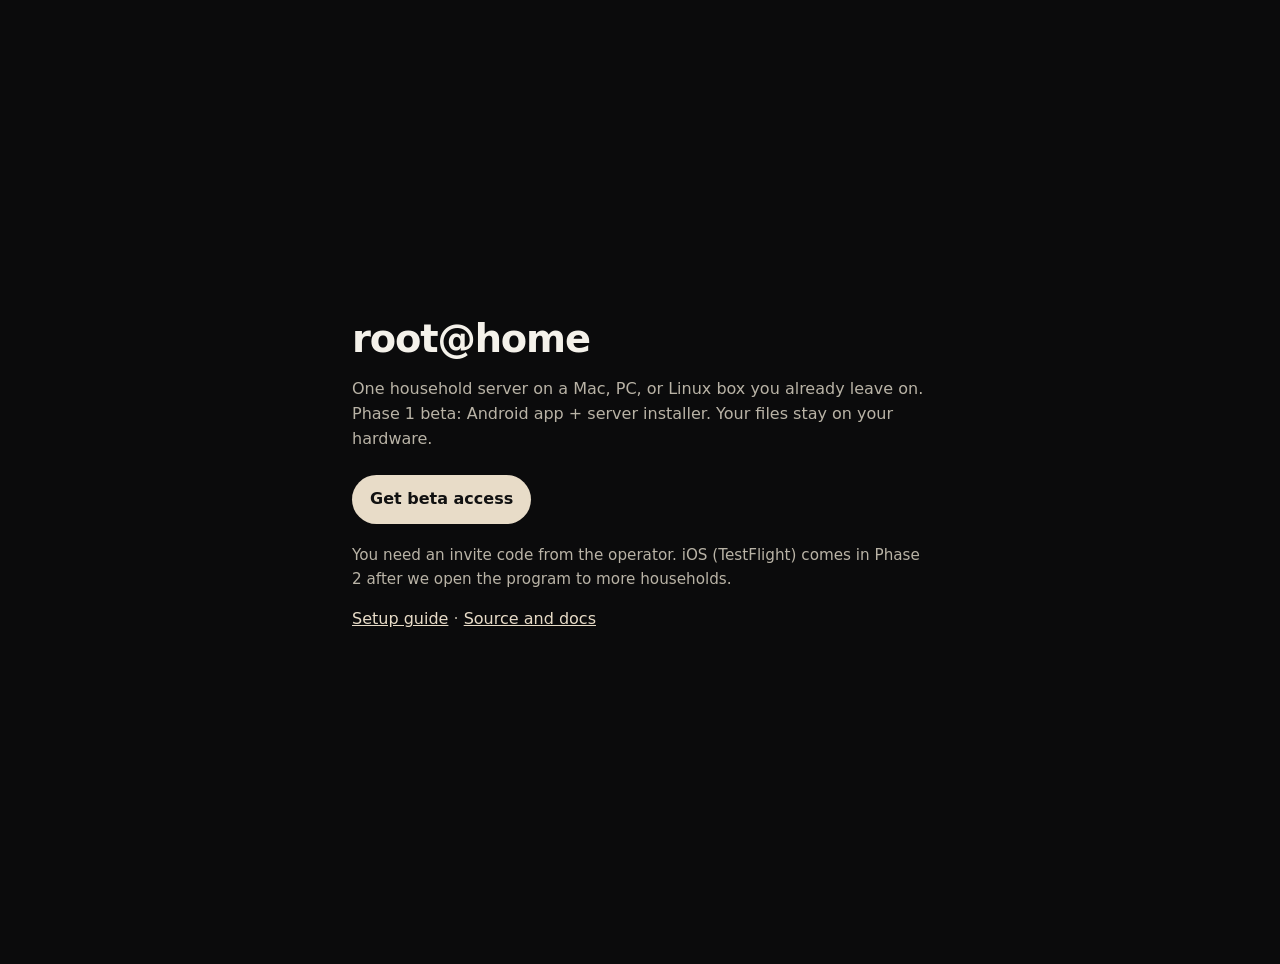
==== commit 34a739d9: "link to guide" ====
--- a/index.html
+++ b/index.html
@@ -44,7 +44,7 @@
       <a class="btn" href="https://beta.rootathome.diy/download">Get beta access</a>
     </p>
     <p class="note">You need an invite code from the operator. iOS (TestFlight) comes in Phase 2 after we open the program to more households.</p>
-    <p><a class="quiet" href="https://github.com/rouzitalab/rootathome">Source and docs</a></p>
+    <p><a class="quiet" href="/setup-guide/">Setup guide</a> &middot; <a class="quiet" href="https://github.com/rouzitalab/rootathome">Source and docs</a></p>
   </main>
 </body>
 </html>
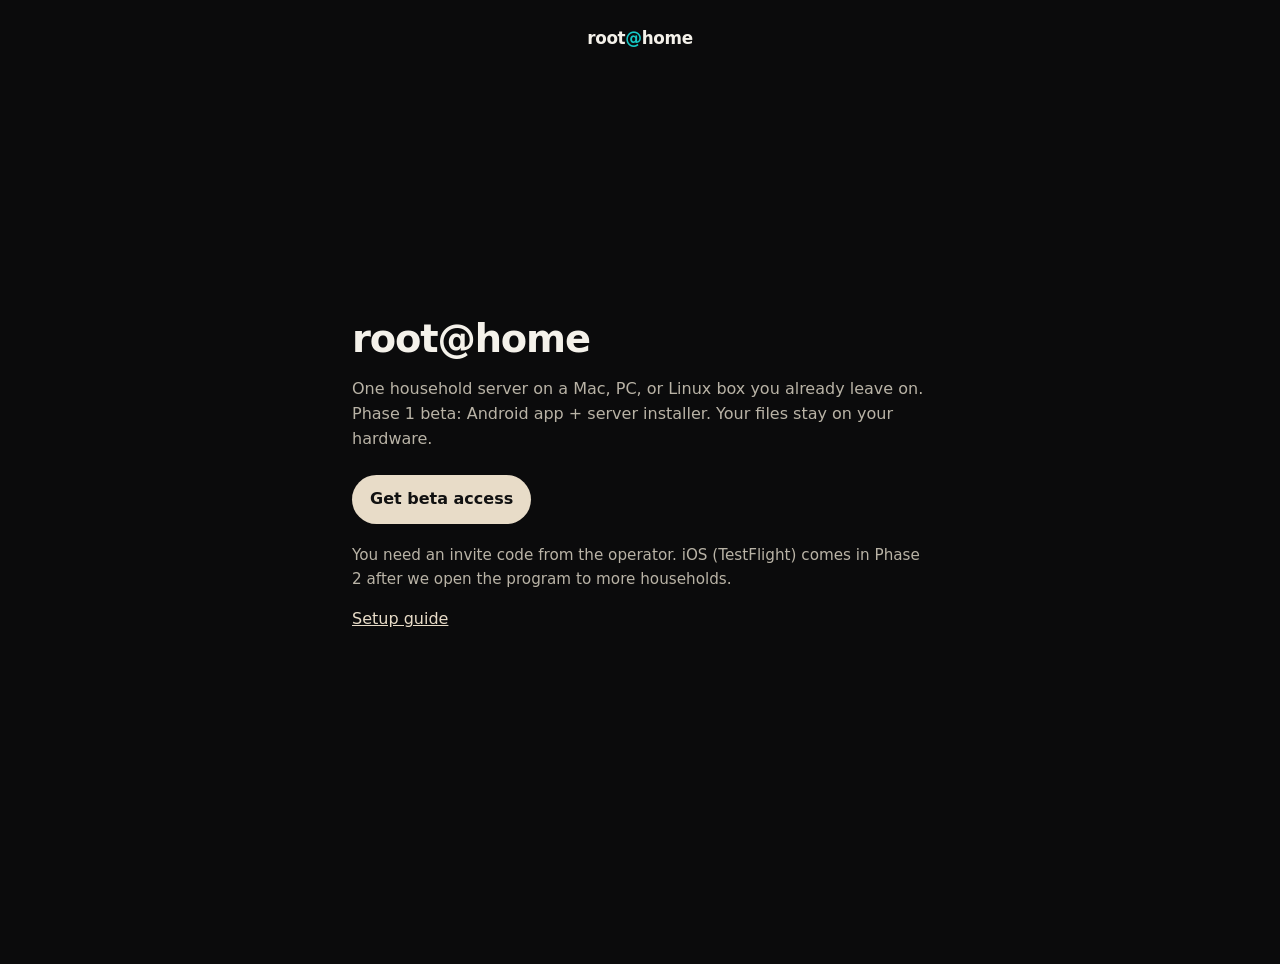
==== commit 0d89c4ce: "logo and beta guide" ====
--- a/index.html
+++ b/index.html
@@ -17,7 +17,19 @@
       align-items: center;
       justify-content: center;
       padding: 32px 20px;
+      position: relative;
     }
+    .logo {
+      position: absolute;
+      top: 28px;
+      left: 0;
+      right: 0;
+      text-align: center;
+      font-weight: 700;
+      font-size: 1.05rem;
+      letter-spacing: -0.02em;
+    }
+    .logo .at { color: #16c9c6; }
     main { max-width: 36rem; }
     h1 { font-size: 2.4rem; letter-spacing: -0.03em; margin: 0 0 12px; }
     p { line-height: 1.55; color: #b9b3a6; }
@@ -37,6 +49,7 @@
   </style>
 </head>
 <body>
+  <header class="logo" aria-hidden="true">root<span class="at">@</span>home</header>
   <main>
     <h1>root@home</h1>
     <p>One household server on a Mac, PC, or Linux box you already leave on. Phase 1 beta: Android app + server installer. Your files stay on your hardware.</p>
@@ -44,7 +57,7 @@
       <a class="btn" href="https://beta.rootathome.diy/download">Get beta access</a>
     </p>
     <p class="note">You need an invite code from the operator. iOS (TestFlight) comes in Phase 2 after we open the program to more households.</p>
-    <p><a class="quiet" href="/setup-guide/">Setup guide</a> &middot; <a class="quiet" href="https://github.com/rouzitalab/rootathome">Source and docs</a></p>
+    <p><a class="quiet" href="/setup-guide/">Setup guide</a></p>
   </main>
 </body>
 </html>
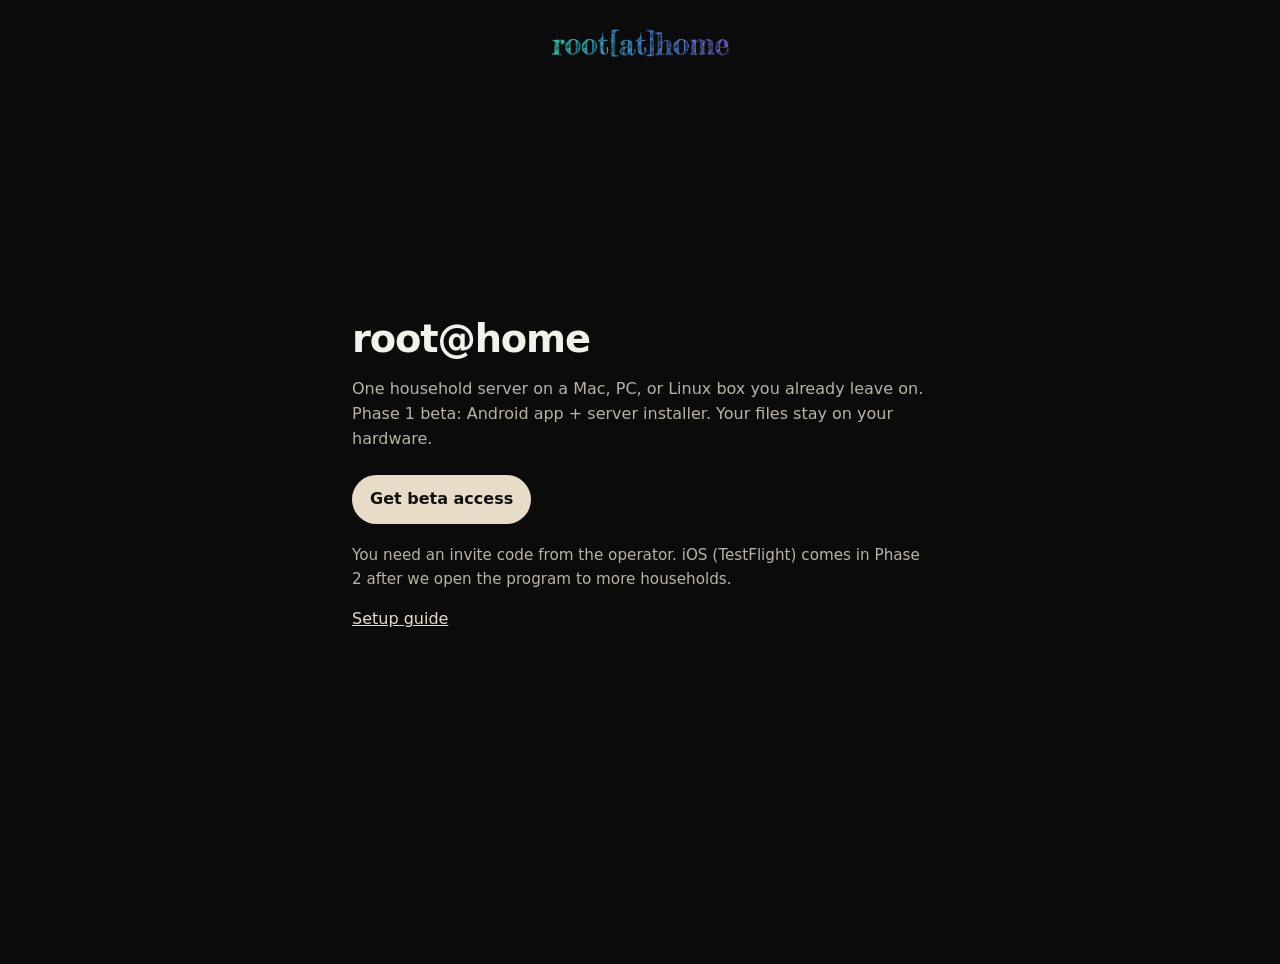
==== commit e5441ae1: "new logo" ====
--- a/index.html
+++ b/index.html
@@ -25,11 +25,8 @@
       left: 0;
       right: 0;
       text-align: center;
-      font-weight: 700;
-      font-size: 1.05rem;
-      letter-spacing: -0.02em;
     }
-    .logo .at { color: #16c9c6; }
+    .logo img { width: 180px; height: auto; }
     main { max-width: 36rem; }
     h1 { font-size: 2.4rem; letter-spacing: -0.03em; margin: 0 0 12px; }
     p { line-height: 1.55; color: #b9b3a6; }
@@ -49,7 +46,7 @@
   </style>
 </head>
 <body>
-  <header class="logo" aria-hidden="true">root<span class="at">@</span>home</header>
+  <header class="logo"><img src="assets/rah_wordmark_gradient.png" alt="root@home" width="1561" height="258"></header>
   <main>
     <h1>root@home</h1>
     <p>One household server on a Mac, PC, or Linux box you already leave on. Phase 1 beta: Android app + server installer. Your files stay on your hardware.</p>
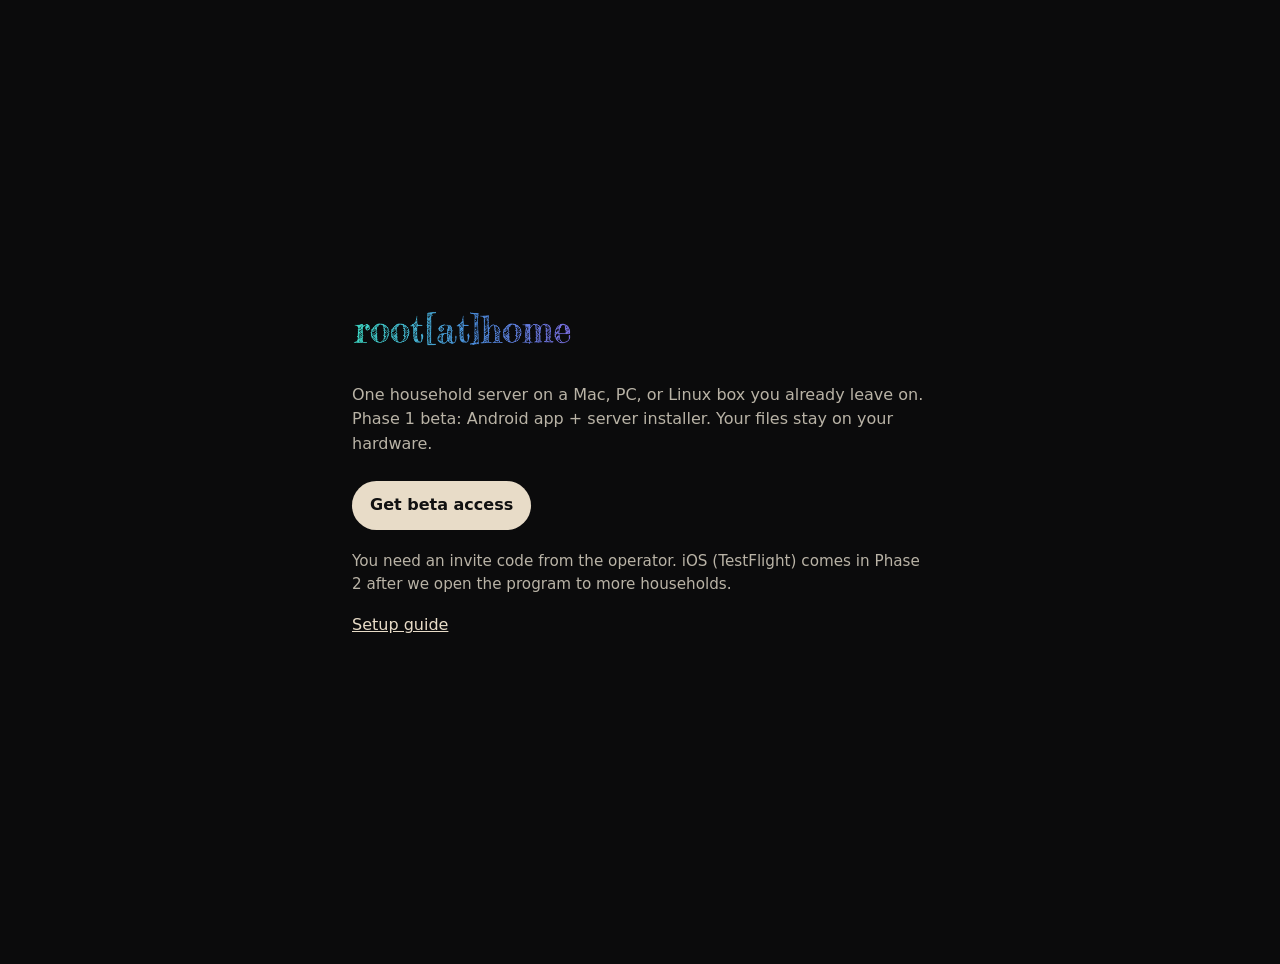
==== commit 24970764: "disclaimer" ====
--- a/index.html
+++ b/index.html
@@ -17,18 +17,9 @@
       align-items: center;
       justify-content: center;
       padding: 32px 20px;
-      position: relative;
     }
-    .logo {
-      position: absolute;
-      top: 28px;
-      left: 0;
-      right: 0;
-      text-align: center;
-    }
-    .logo img { width: 180px; height: auto; }
+    .logo { width: 220px; height: auto; margin: 0 0 16px; }
     main { max-width: 36rem; }
-    h1 { font-size: 2.4rem; letter-spacing: -0.03em; margin: 0 0 12px; }
     p { line-height: 1.55; color: #b9b3a6; }
     a.btn {
       display: inline-block;
@@ -46,9 +37,8 @@
   </style>
 </head>
 <body>
-  <header class="logo"><img src="assets/rah_wordmark_gradient.png" alt="root@home" width="1561" height="258"></header>
   <main>
-    <h1>root@home</h1>
+    <img class="logo" src="assets/rah_wordmark_gradient.png" alt="root@home" width="1561" height="258">
     <p>One household server on a Mac, PC, or Linux box you already leave on. Phase 1 beta: Android app + server installer. Your files stay on your hardware.</p>
     <p>
       <a class="btn" href="https://beta.rootathome.diy/download">Get beta access</a>
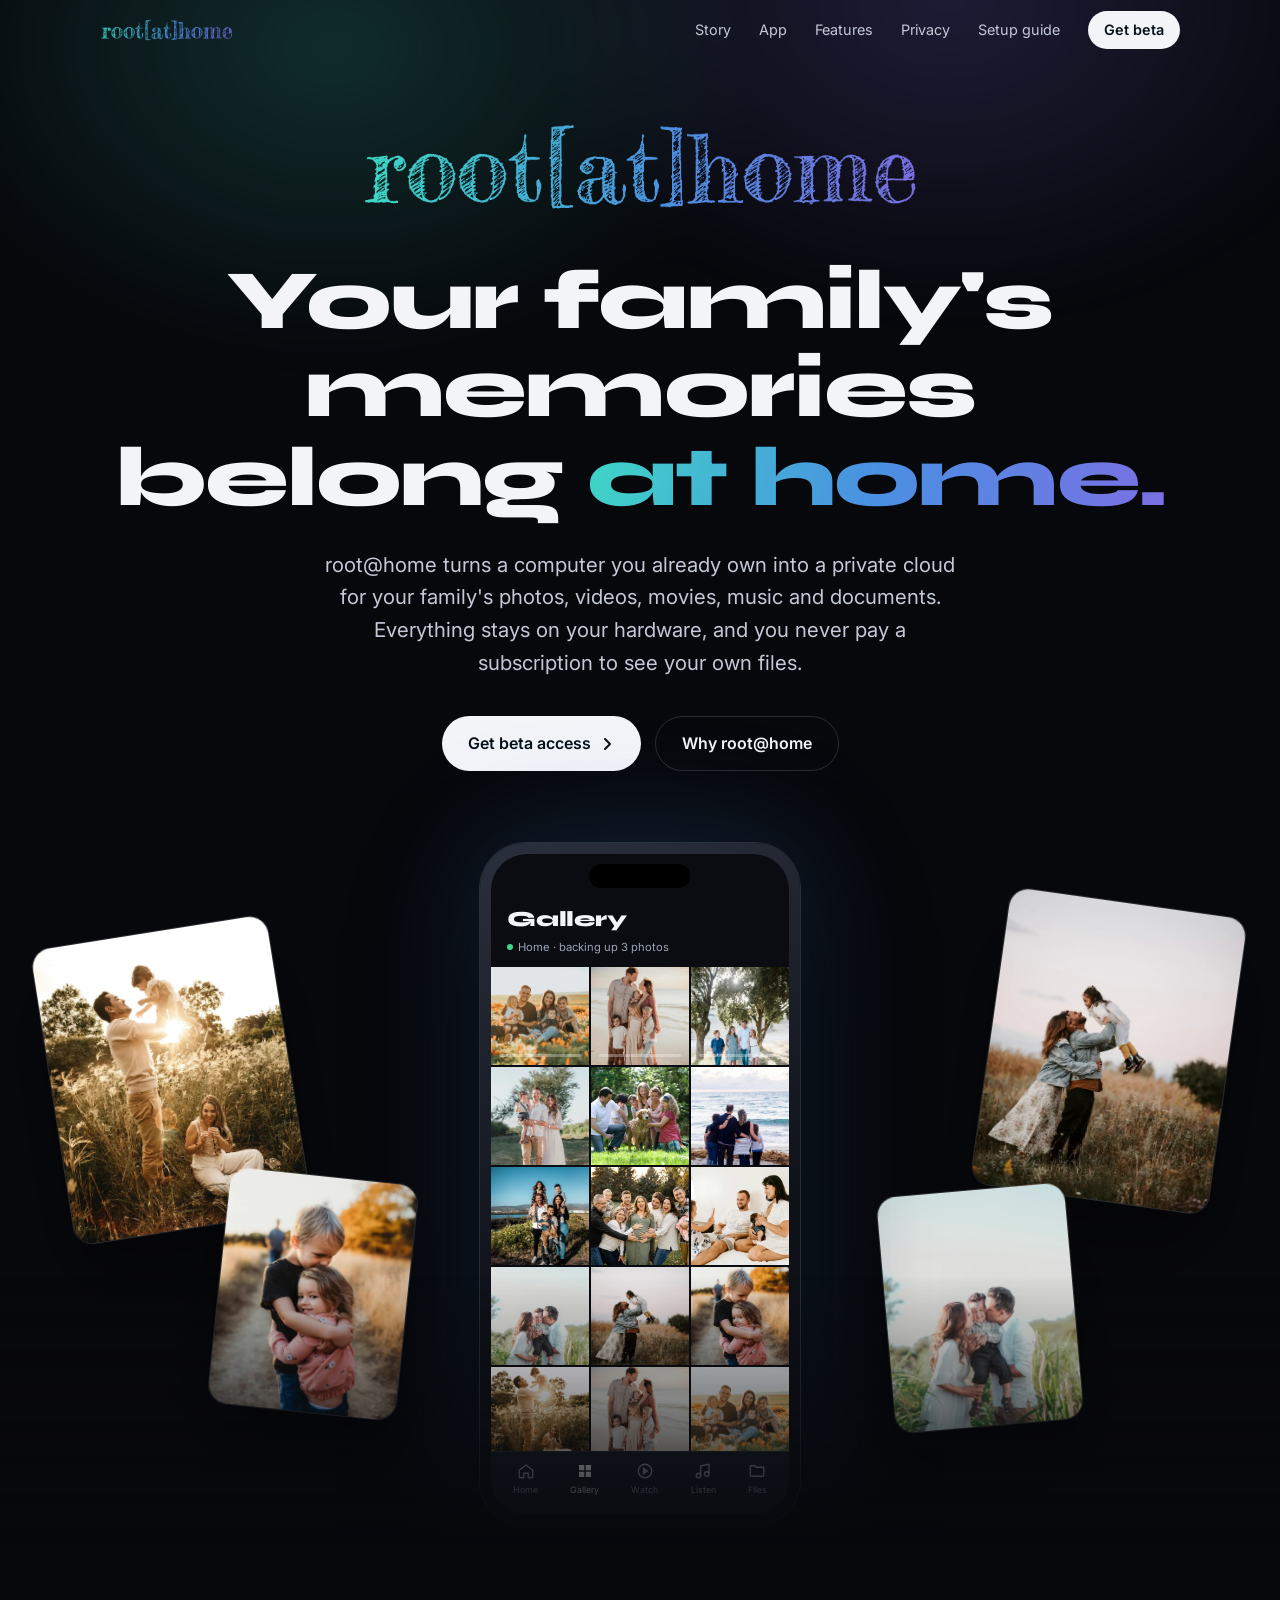
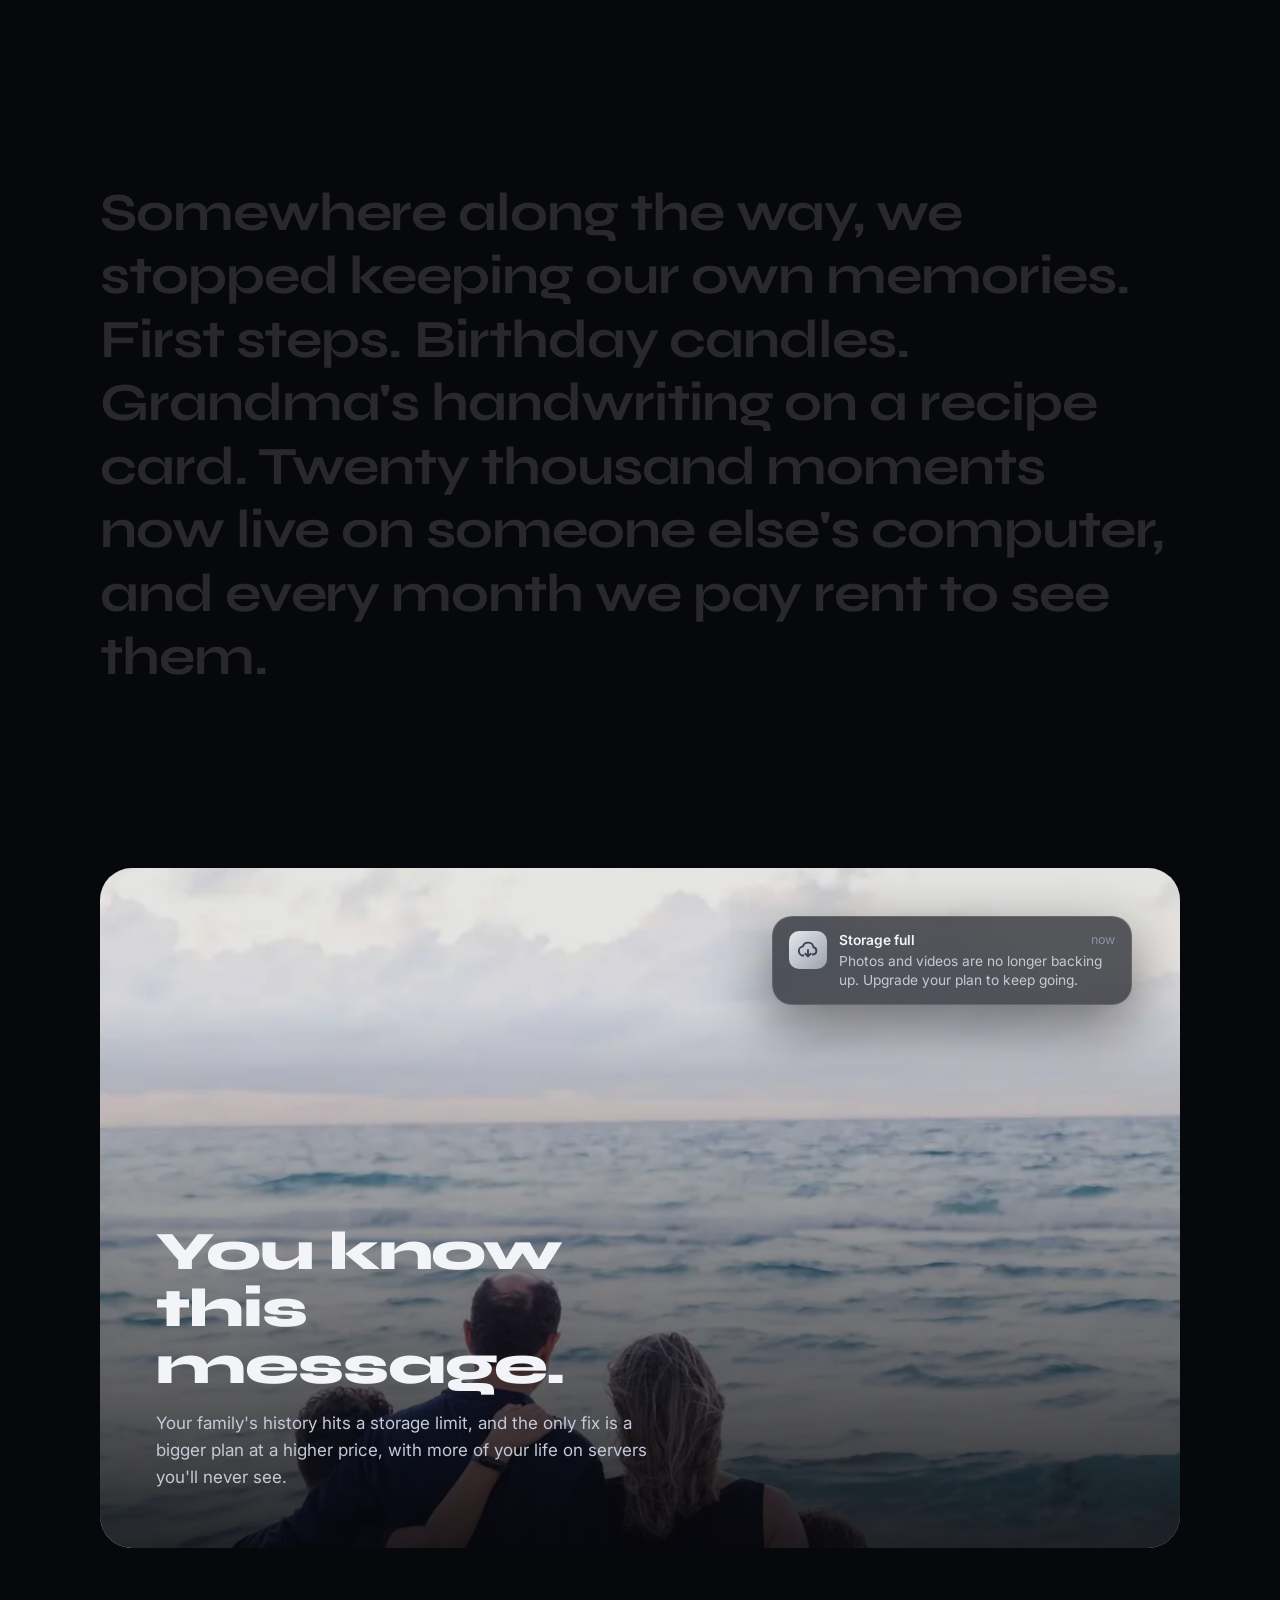
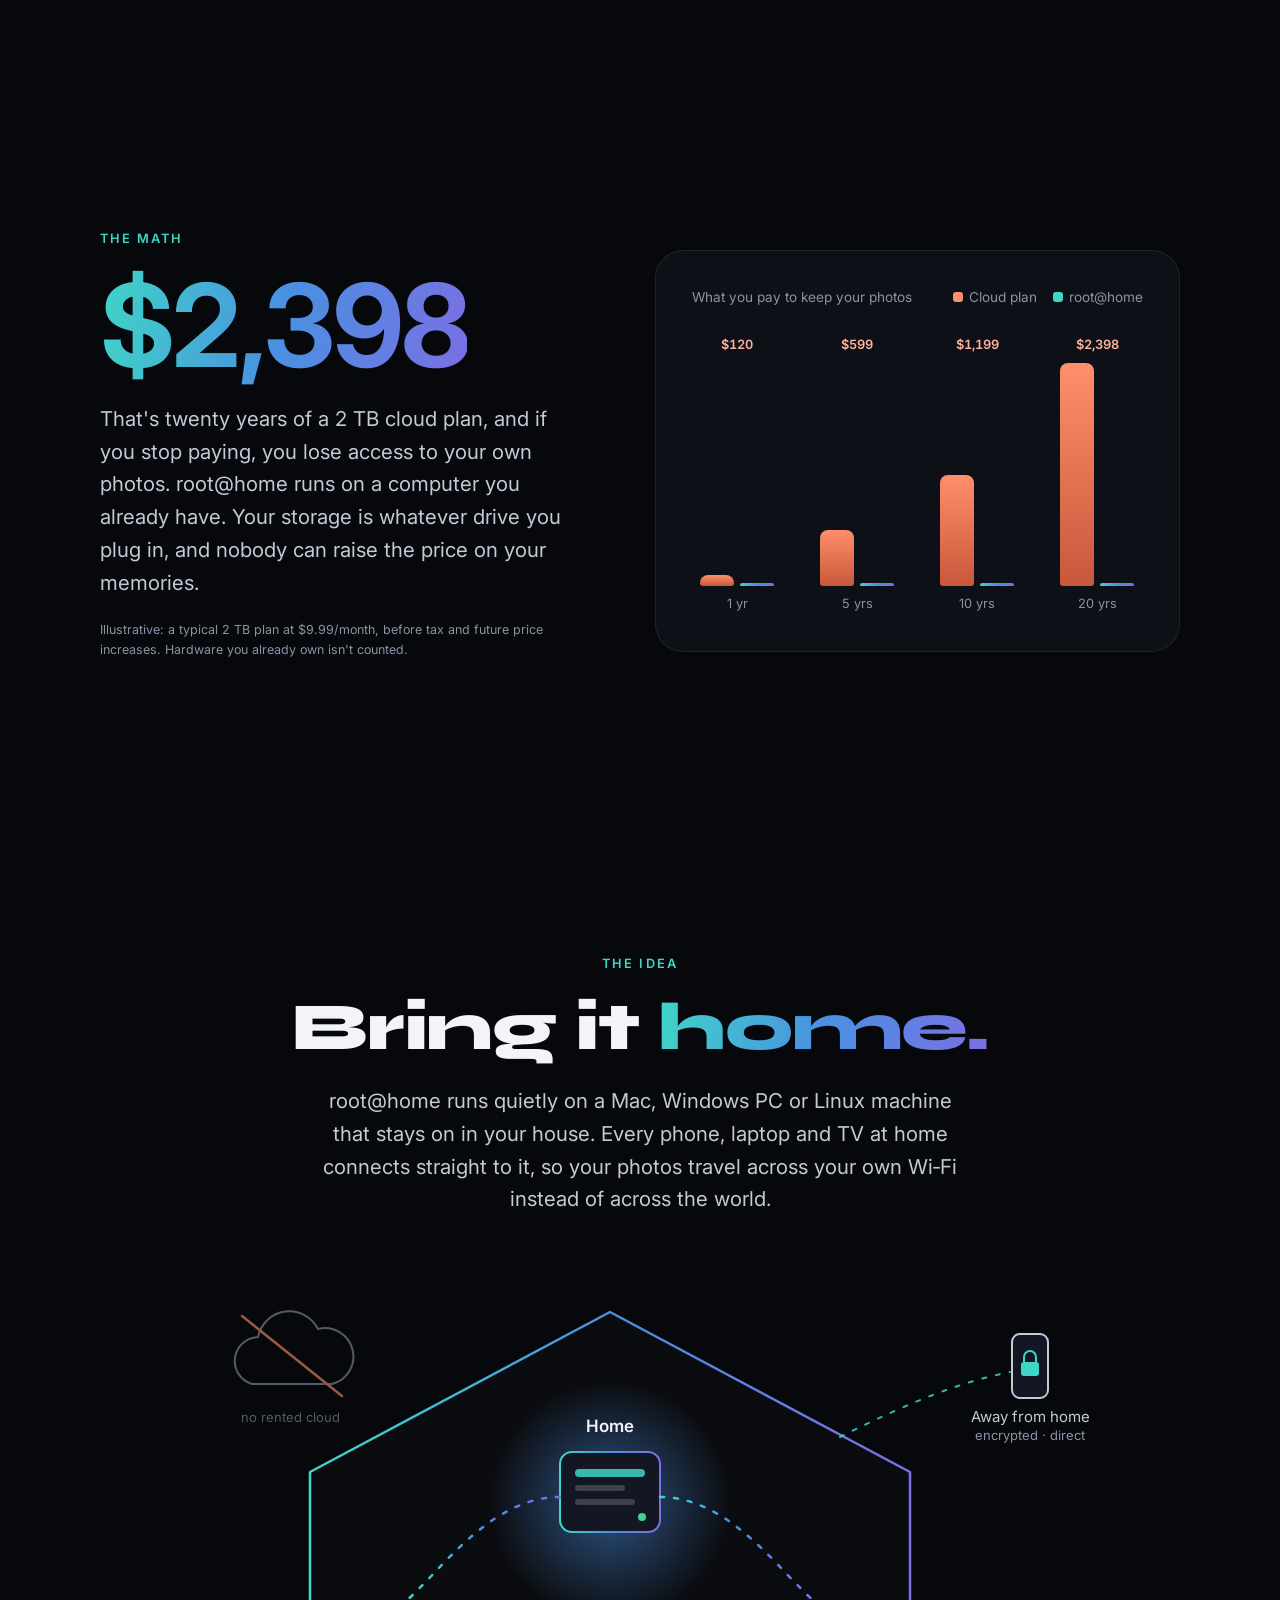
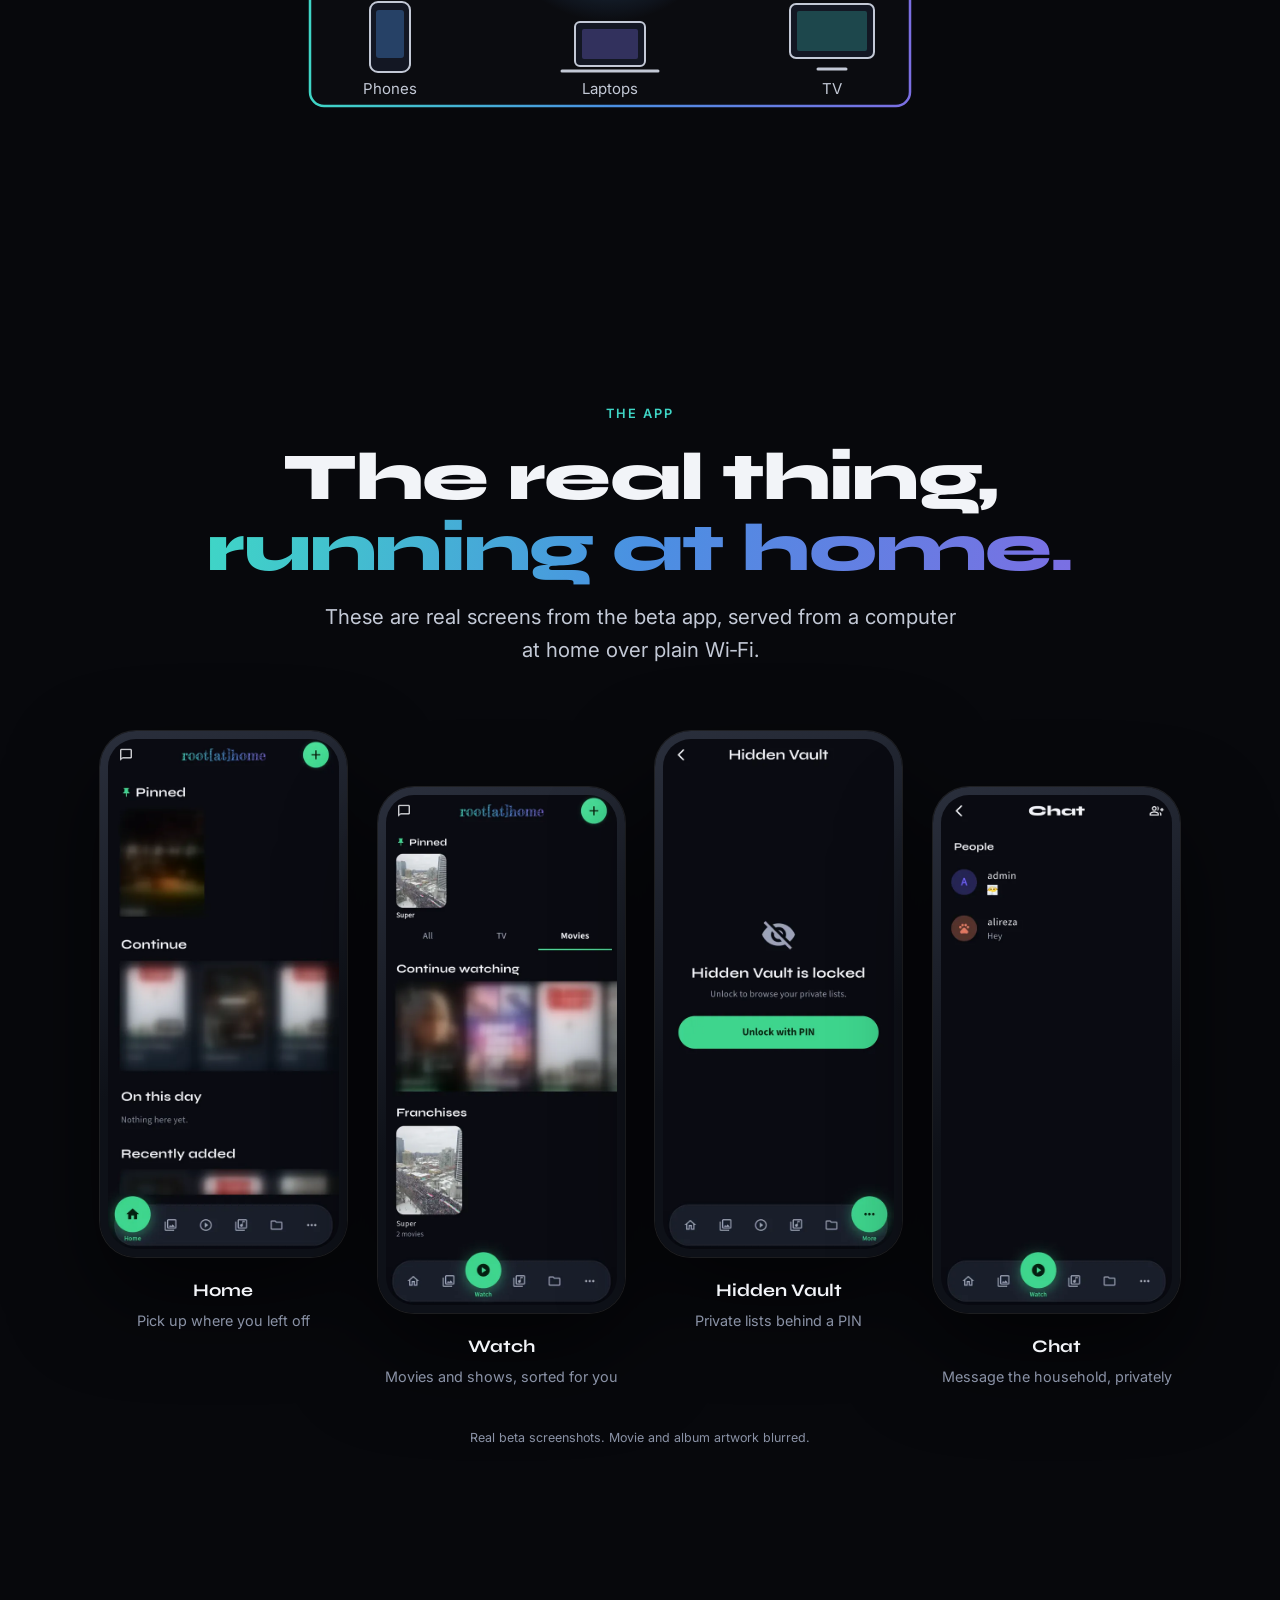
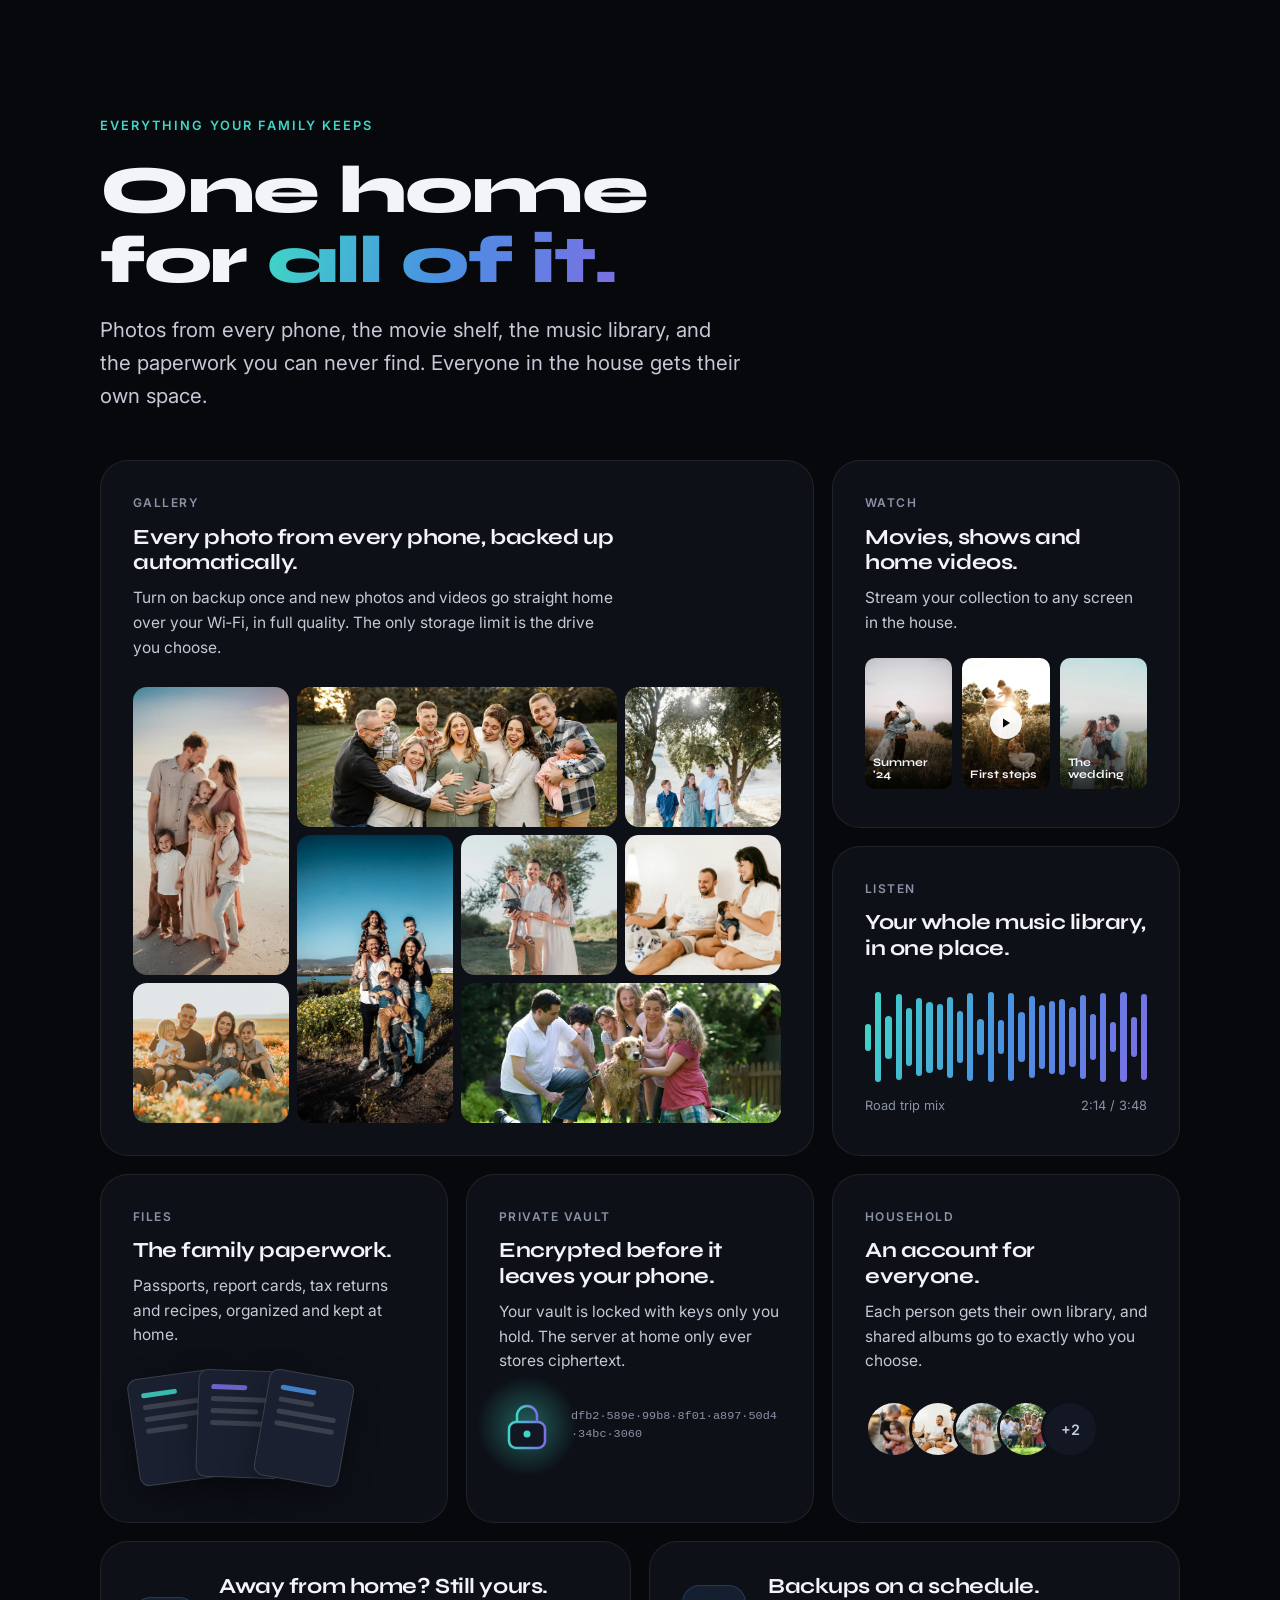
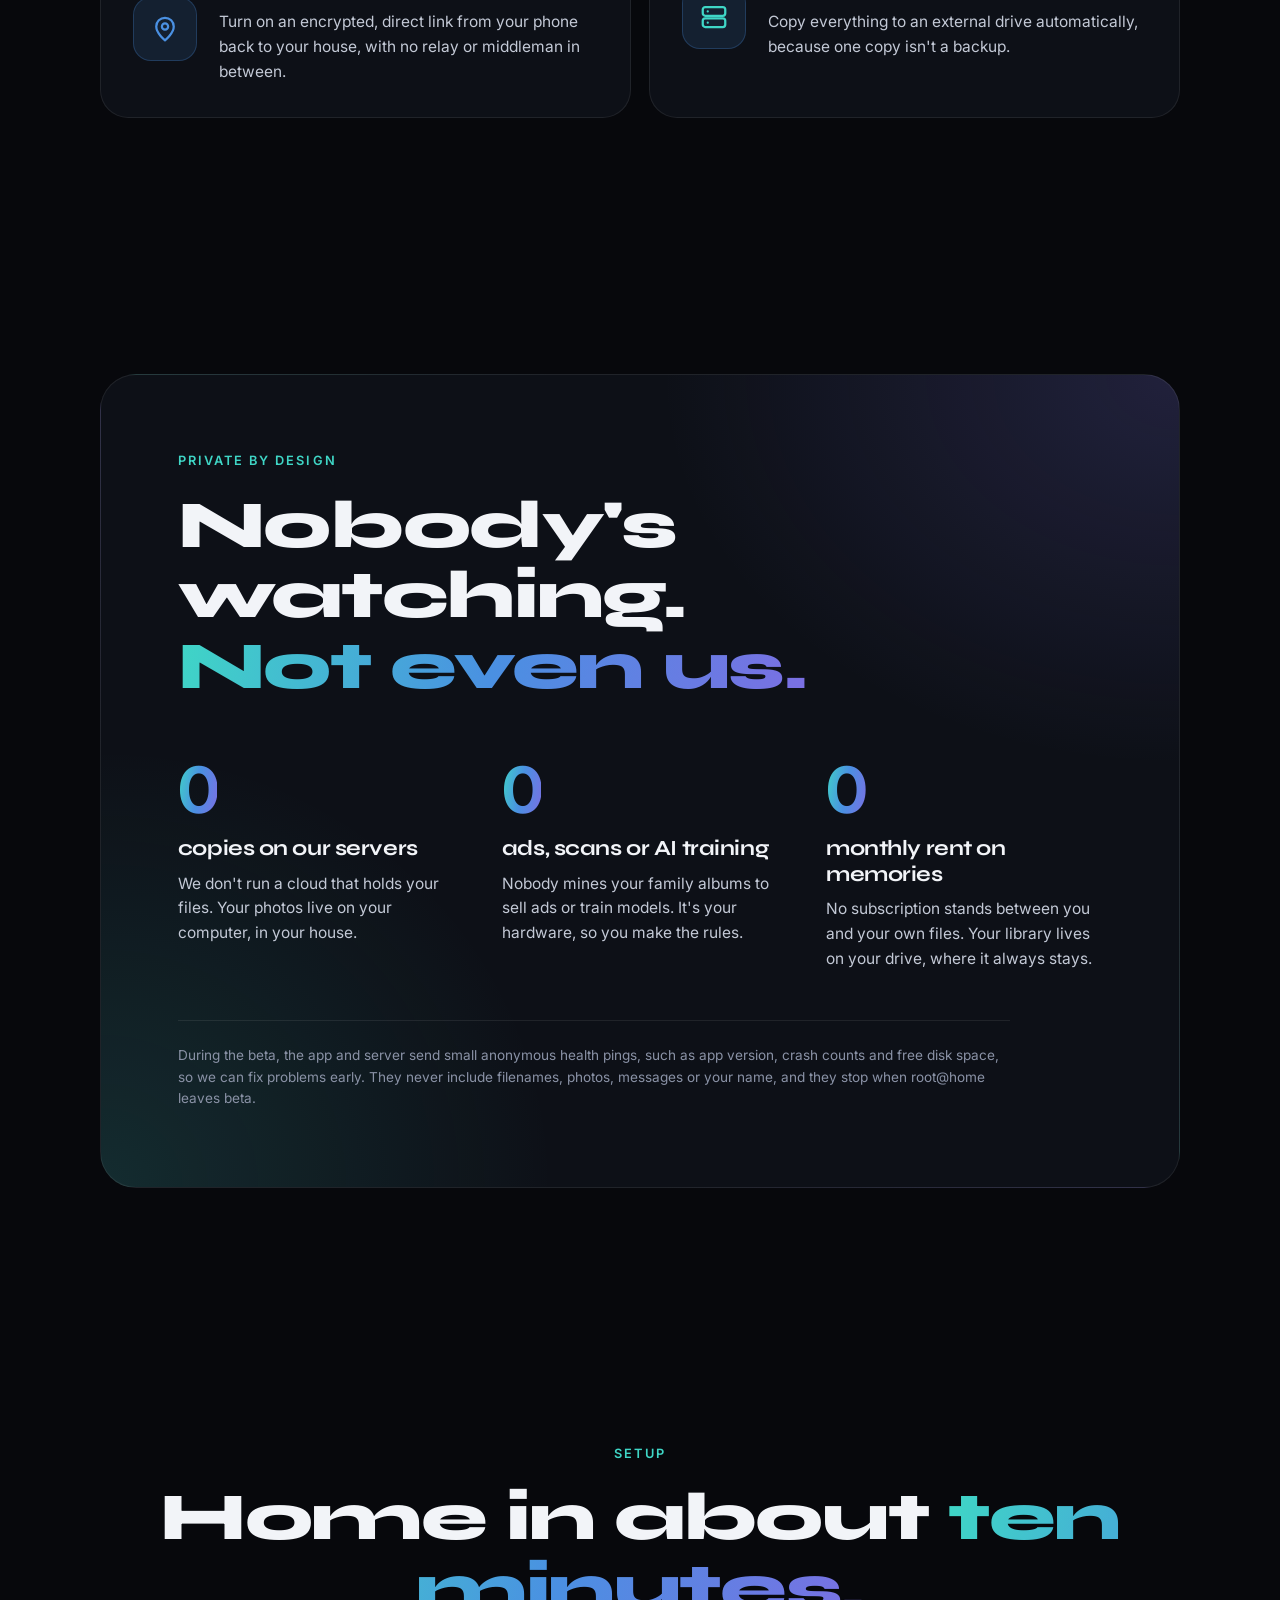
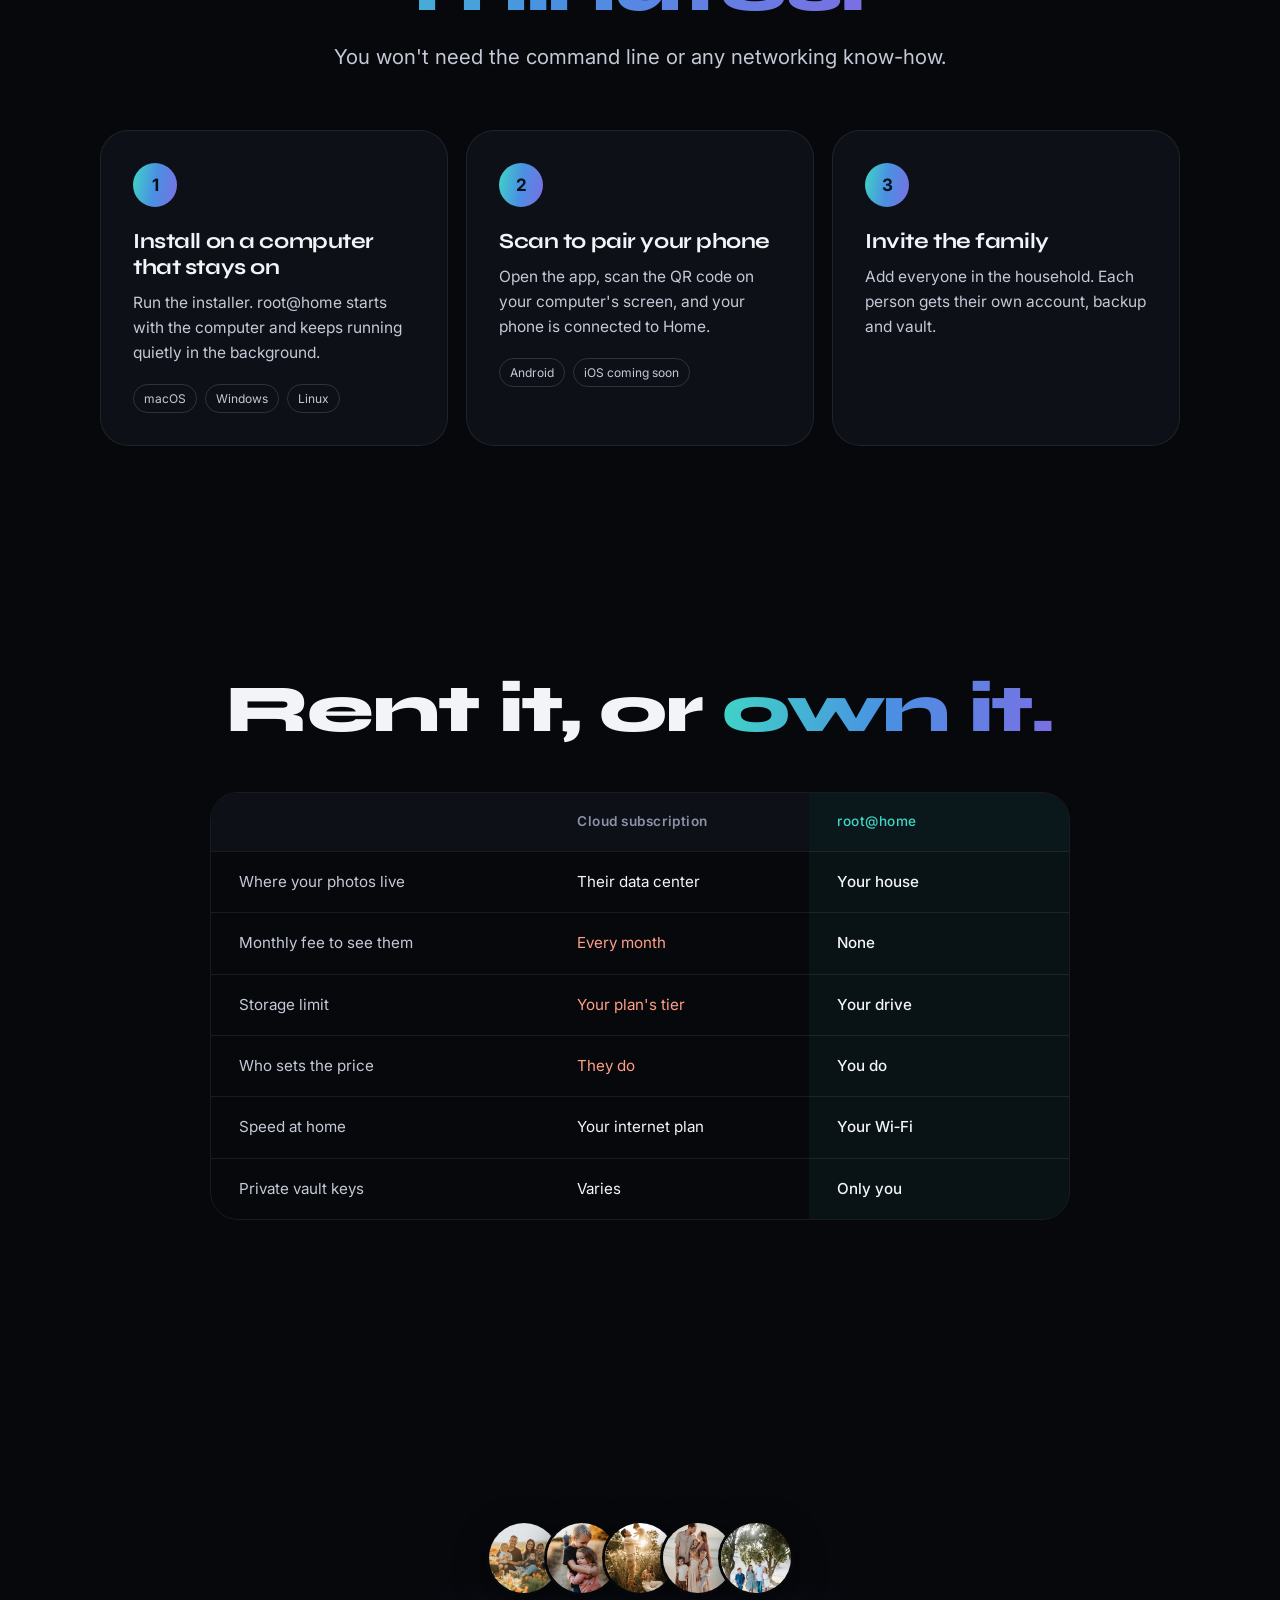
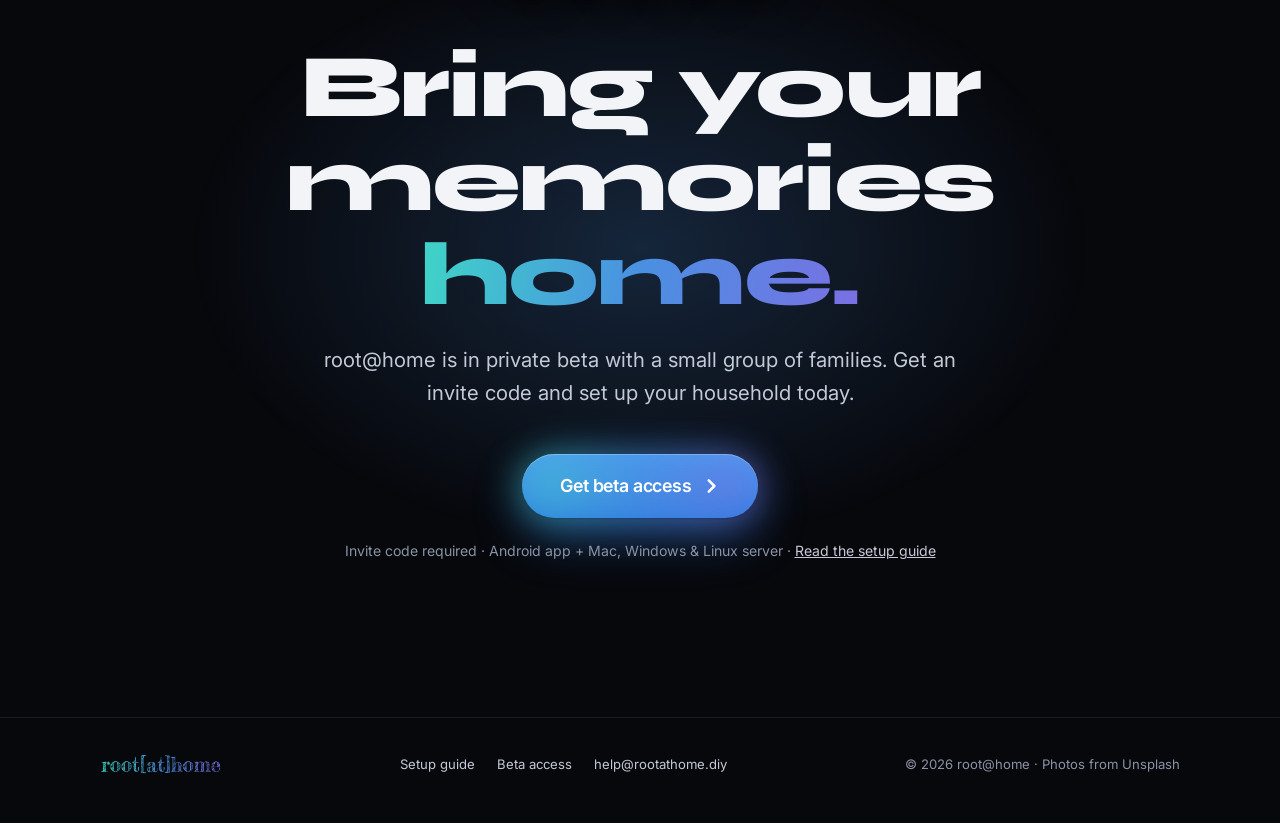
==== commit 7b56edd5: "homepage" ====
--- a/index.html
+++ b/index.html
@@ -2,49 +2,960 @@
 <html lang="en">
 <head>
   <meta charset="utf-8">
-  <meta name="viewport" content="width=device-width, initial-scale=1">
-  <title>root@home</title>
-  <meta name="description" content="Household media on hardware you already own. Join the Phase 1 beta for Android + server installer.">
+  <meta name="viewport" content="width=device-width, initial-scale=1, viewport-fit=cover">
+  <title>root@home — Your family's memories, at home</title>
+  <meta name="description" content="root@home turns a computer you already own into a private home cloud for your family's photos, videos, movies, music and documents. No subscription to see your own memories.">
+  <meta name="theme-color" content="#07080c">
+  <meta property="og:title" content="root@home — Your family's memories, at home">
+  <meta property="og:description" content="A private home cloud for your family's photos, videos, music and documents. On hardware you own. No monthly rent.">
+  <meta property="og:image" content="https://rootathome.diy/assets/og-image.jpg">
+  <meta property="og:url" content="https://rootathome.diy/">
+  <meta name="twitter:card" content="summary_large_image">
+  <link rel="icon" type="image/png" href="assets/icon-64.png">
+  <link rel="apple-touch-icon" href="assets/apple-touch-icon.png">
+  <link rel="preconnect" href="https://fonts.googleapis.com">
+  <link rel="preconnect" href="https://fonts.gstatic.com" crossorigin>
+  <link href="https://fonts.googleapis.com/css2?family=Inter:wght@400;500;600;700&family=Syne:wght@600;700;800&display=swap" rel="stylesheet">
   <style>
-    :root { color-scheme: dark; }
+    :root {
+      color-scheme: dark;
+      --bg: #07080c;
+      --bg-2: #0d1017;
+      --surface: #131723;
+      --line: rgba(255, 255, 255, 0.08);
+      --line-2: rgba(255, 255, 255, 0.14);
+      --ink: #f2f4f8;
+      --ink-2: #c3c9d6;
+      --muted: #8a92a6;
+      --teal: #3fd6c6;
+      --blue: #4a90e2;
+      --violet: #7b6fe3;
+      --app-green: #3dd68c;
+      --grad: linear-gradient(100deg, var(--teal) 0%, var(--blue) 50%, var(--violet) 100%);
+      --ease: cubic-bezier(0.22, 1, 0.36, 1);
+      --display: "Syne", ui-sans-serif, system-ui, sans-serif;
+      --body: "Inter", ui-sans-serif, system-ui, -apple-system, sans-serif;
+      --max: 1160px;
+      --gutter: clamp(16px, 4vw, 40px);
+    }
+    *, *::before, *::after { box-sizing: border-box; }
+    html { scroll-behavior: smooth; -webkit-text-size-adjust: 100%; }
     body {
       margin: 0;
-      min-height: 100vh;
-      font-family: ui-sans-serif, system-ui, -apple-system, sans-serif;
-      background: #0b0b0c;
-      color: #f4f1ea;
-      display: flex;
-      align-items: center;
-      justify-content: center;
-      padding: 32px 20px;
-    }
-    .logo { width: 220px; height: auto; margin: 0 0 16px; }
-    main { max-width: 36rem; }
-    p { line-height: 1.55; color: #b9b3a6; }
-    a.btn {
-      display: inline-block;
-      margin-top: 8px;
-      margin-right: 10px;
-      padding: 12px 18px;
-      border-radius: 999px;
-      background: #e8dcc8;
-      color: #111;
-      font-weight: 650;
-      text-decoration: none;
-    }
-    a.quiet { color: #e8dcc8; }
-    .note { font-size: 0.95rem; margin-top: 1.25rem; }
+      background: var(--bg);
+      color: var(--ink);
+      font-family: var(--body);
+      font-size: 17px;
+      line-height: 1.6;
+      -webkit-font-smoothing: antialiased;
+      overflow-x: hidden;
+    }
+    img { display: block; max-width: 100%; }
+    a { color: inherit; }
+    .wrap { max-width: var(--max); margin: 0 auto; padding: 0 var(--gutter); }
+    .grad-text {
+      background: var(--grad);
+      -webkit-background-clip: text;
+      background-clip: text;
+      color: transparent;
+    }
+    .eyebrow {
+      font-size: 0.8rem;
+      font-weight: 600;
+      letter-spacing: 0.16em;
+      text-transform: uppercase;
+      color: var(--teal);
+      margin: 0 0 18px;
+    }
+    h1, h2, h3 { font-family: var(--display); letter-spacing: -0.02em; margin: 0; line-height: 1.05; }
+    h2 { font-size: clamp(2.2rem, 5.6vw, 4.2rem); font-weight: 800; }
+    h3 { font-size: 1.35rem; font-weight: 700; line-height: 1.2; }
+    .lede { font-size: clamp(1.05rem, 1.6vw, 1.3rem); color: var(--ink-2); max-width: 40rem; }
+    section { position: relative; }
+
+    /* Reveal on scroll */
+    .reveal { opacity: 0; transform: translateY(28px); transition: opacity 1s var(--ease), transform 1s var(--ease); }
+    .reveal.in { opacity: 1; transform: none; }
+    .reveal.d1 { transition-delay: 0.08s; } .reveal.d2 { transition-delay: 0.16s; } .reveal.d3 { transition-delay: 0.24s; }
+
+    /* ── Nav ─────────────────────────────── */
+    .nav {
+      position: fixed; inset: 0 0 auto 0; z-index: 50;
+      transition: background 0.4s, border-color 0.4s;
+      border-bottom: 1px solid transparent;
+    }
+    .nav.scrolled {
+      background: rgba(7, 8, 12, 0.72);
+      backdrop-filter: saturate(180%) blur(18px);
+      -webkit-backdrop-filter: saturate(180%) blur(18px);
+      border-color: var(--line);
+    }
+    .nav .wrap { display: flex; align-items: center; justify-content: space-between; height: 60px; }
+    .nav-logo img { height: 22px; width: auto; opacity: 0; transition: opacity 0.4s; }
+    .nav.scrolled .nav-logo img { opacity: 1; }
+    .nav-links { display: flex; gap: 28px; align-items: center; font-size: 0.9rem; }
+    .nav-links a { text-decoration: none; color: var(--ink-2); transition: color 0.2s; }
+    .nav-links a:hover { color: var(--ink); }
+    .nav-links .pill { color: #06121a; background: var(--ink); padding: 7px 16px; border-radius: 999px; font-weight: 600; }
+    .nav-links .pill:hover { color: #06121a; background: #fff; }
+    @media (max-width: 720px) { .nav-links a:not(.pill) { display: none; } }
+
+    /* ── Hero ────────────────────────────── */
+    .hero { padding: 120px 0 0; text-align: center; overflow: hidden; }
+    .hero::before {
+      content: ""; position: absolute; inset: -20% -10% auto; height: 900px; pointer-events: none;
+      background:
+        radial-gradient(40% 50% at 30% 40%, rgba(63, 214, 198, 0.18), transparent 70%),
+        radial-gradient(40% 50% at 70% 35%, rgba(123, 111, 227, 0.20), transparent 70%);
+      filter: blur(20px);
+    }
+    .hero-logo { width: min(560px, 82vw); height: auto; margin: 0 auto 44px; position: relative; }
+    .hero h1 { font-size: clamp(2.4rem, 6.6vw, 5.4rem); font-weight: 800; position: relative; max-width: 15ch; margin: 0 auto; }
+    .hero .lede { margin: 26px auto 0; position: relative; }
+    .hero-ctas { display: flex; gap: 14px; justify-content: center; flex-wrap: wrap; margin-top: 36px; position: relative; }
+    .btn {
+      display: inline-flex; align-items: center; gap: 8px; text-decoration: none; font-weight: 600;
+      padding: 14px 26px; border-radius: 999px; font-size: 1rem; transition: transform 0.3s var(--ease), box-shadow 0.3s, background 0.3s;
+    }
+    .btn-primary { background: var(--ink); color: #06121a; }
+    .btn-primary:hover { transform: translateY(-2px); box-shadow: 0 12px 40px rgba(74, 144, 226, 0.35); }
+    .btn-ghost { color: var(--ink); border: 1px solid var(--line-2); }
+    .btn-ghost:hover { background: rgba(255, 255, 255, 0.06); }
+    .btn svg { width: 16px; height: 16px; }
+
+    .hero-stage { position: relative; height: clamp(520px, 64vw, 720px); margin-top: 72px; }
+    .polaroid {
+      position: absolute; width: clamp(140px, 19vw, 240px); aspect-ratio: 4 / 5; border-radius: 20px; overflow: hidden;
+      box-shadow: 0 40px 80px rgba(0, 0, 0, 0.55); border: 1px solid var(--line-2);
+      transform: translateY(var(--py, 0px)) rotate(var(--r));
+      will-change: transform;
+    }
+    .polaroid img { width: 100%; height: 100%; object-fit: cover; }
+    .p1 { left: 4%; top: 12%; --r: -9deg; }
+    .p2 { left: 17%; top: 46%; --r: 6deg; width: clamp(120px, 15vw, 190px); }
+    .p3 { right: 4%; top: 8%; --r: 8deg; }
+    .p4 { right: 16%; top: 48%; --r: -5deg; width: clamp(120px, 15vw, 190px); }
+
+    .phone {
+      position: absolute; left: 50%; top: 0; transform: translateX(-50%);
+      width: clamp(250px, 26vw, 320px); aspect-ratio: 9 / 19.2; border-radius: 46px; padding: 11px;
+      background: linear-gradient(160deg, #2a2f3c, #0e1118 60%);
+      box-shadow: 0 0 0 1px rgba(255, 255, 255, 0.12), 0 60px 120px rgba(0, 0, 0, 0.7), 0 0 120px rgba(74, 144, 226, 0.25);
+      z-index: 2;
+    }
+    .screen { width: 100%; height: 100%; border-radius: 36px; overflow: hidden; background: #0a0c12; position: relative; display: flex; flex-direction: column; }
+    .notch { position: absolute; top: 10px; left: 50%; transform: translateX(-50%); width: 34%; height: 24px; border-radius: 20px; background: #000; z-index: 3; }
+    .app-top { padding: 48px 16px 10px; text-align: left; }
+    .app-top b { font-family: var(--display); font-size: 1.35rem; font-weight: 800; letter-spacing: -0.01em; }
+    .app-top small { display: block; color: #9aa3b8; font-size: 0.7rem; margin-top: 2px; }
+    .app-top small i { display: inline-block; width: 6px; height: 6px; border-radius: 50%; background: var(--app-green); margin-right: 5px; vertical-align: 1px; }
+    .app-grid { display: grid; grid-template-columns: repeat(3, 1fr); gap: 2px; flex: 1; align-content: start; overflow: hidden; }
+    .app-grid div { aspect-ratio: 1; background-size: cover; background-position: center; }
+    .app-grid .up { position: relative; }
+    .app-grid .up::after { content: ""; position: absolute; left: 8px; right: 8px; bottom: 8px; height: 3px; border-radius: 3px; background: rgba(255, 255, 255, 0.3); }
+    .app-grid .up::before {
+      content: ""; position: absolute; left: 8px; bottom: 8px; height: 3px; border-radius: 3px; z-index: 1;
+      background: var(--app-green); width: 0; animation: upload 3.2s var(--ease) infinite;
+    }
+    .app-grid .up:nth-child(2)::before { animation-delay: 0.6s; }
+    .app-grid .up:nth-child(3)::before { animation-delay: 1.2s; }
+    @keyframes upload { 0% { width: 0; } 75%, 100% { width: calc(100% - 16px); } }
+    .app-tabs {
+      display: flex; justify-content: space-around; padding: 10px 6px 18px; border-top: 1px solid var(--line);
+      background: rgba(26, 31, 44, 0.95); font-size: 0.55rem; color: #9aa3b8;
+    }
+    .app-tabs span { display: flex; flex-direction: column; align-items: center; gap: 3px; }
+    .app-tabs span.on { color: var(--ink); }
+    .app-tabs svg { width: 18px; height: 18px; }
+    .hero-fade { position: absolute; left: 0; right: 0; bottom: 0; height: 40%; background: linear-gradient(transparent, var(--bg)); z-index: 3; pointer-events: none; }
+    @media (max-width: 720px) {
+      .p2, .p4 { display: none; }
+      .p1 { left: -8%; top: 22%; } .p3 { right: -8%; top: 30%; }
+    }
+
+    /* ── Story (scroll-lit words) ────────── */
+    .story { padding: clamp(80px, 14vw, 180px) 0; }
+    .story-text {
+      font-family: var(--display); font-weight: 700; font-size: clamp(1.7rem, 4.2vw, 3.4rem); line-height: 1.18;
+      letter-spacing: -0.02em; margin: 0; max-width: 24em;
+    }
+    .story-text .w { color: rgba(242, 244, 248, 0.14); transition: color 0.25s linear; }
+    .story-text .w.lit { color: var(--ink); }
+    .story-text .w.hl.lit { color: var(--teal); }
+
+    /* ── The moment (photo + notification) ── */
+    .moment { padding: 0 0 clamp(80px, 12vw, 160px); }
+    .moment-card { position: relative; border-radius: 32px; overflow: hidden; min-height: clamp(480px, 60vw, 680px); display: flex; align-items: flex-end; }
+    .moment-card > img { position: absolute; inset: 0; width: 100%; height: 100%; object-fit: cover; object-position: center 30%; transform: scale(var(--s, 1.08)); }
+    .moment-card::after { content: ""; position: absolute; inset: 0; background: linear-gradient(180deg, rgba(7,8,12,0.1) 20%, rgba(7,8,12,0.88) 100%); }
+    .moment-copy { position: relative; z-index: 2; padding: clamp(24px, 5vw, 56px); max-width: 38rem; }
+    .moment-copy h2 { font-size: clamp(1.9rem, 4.4vw, 3.4rem); }
+    .moment-copy p { color: var(--ink-2); margin: 16px 0 0; }
+    .notif {
+      position: absolute; z-index: 2; top: clamp(20px, 5vw, 48px); right: clamp(16px, 5vw, 48px);
+      width: min(360px, calc(100% - 32px)); padding: 14px 16px; border-radius: 20px;
+      background: rgba(30, 32, 40, 0.72); backdrop-filter: blur(24px) saturate(160%); -webkit-backdrop-filter: blur(24px) saturate(160%);
+      border: 1px solid rgba(255, 255, 255, 0.12); box-shadow: 0 20px 60px rgba(0, 0, 0, 0.5);
+      display: grid; grid-template-columns: 38px 1fr; gap: 12px; font-size: 0.86rem; line-height: 1.4;
+      transform: translateY(-20px) scale(0.96); opacity: 0; transition: all 0.8s var(--ease) 0.5s;
+    }
+    .in .notif { transform: none; opacity: 1; }
+    .notif .ic { width: 38px; height: 38px; border-radius: 10px; background: linear-gradient(135deg, #e5e7eb, #9ca3af); display: grid; place-items: center; }
+    .notif .ic svg { width: 22px; height: 22px; }
+    .notif b { display: flex; justify-content: space-between; font-weight: 600; }
+    .notif b span { color: var(--muted); font-weight: 400; font-size: 0.78rem; }
+    .notif p { margin: 2px 0 0; color: var(--ink-2); }
+
+    /* ── Rent math ───────────────────────── */
+    .rent { padding: clamp(60px, 10vw, 140px) 0; }
+    .rent-grid { display: grid; grid-template-columns: 1fr 1.1fr; gap: clamp(32px, 6vw, 80px); align-items: center; }
+    .big-number { font-family: var(--body); font-weight: 700; font-size: clamp(3.6rem, 9vw, 7.4rem); line-height: 1; letter-spacing: -0.05em; font-variant-numeric: tabular-nums; }
+    .rent .lede { margin-top: 20px; }
+    .footnote { font-size: 0.78rem; color: var(--muted); margin-top: 18px; }
+    .chart { background: var(--bg-2); border: 1px solid var(--line); border-radius: 28px; padding: clamp(22px, 4vw, 36px); }
+    .chart-title { display: flex; justify-content: space-between; font-size: 0.85rem; color: var(--muted); margin-bottom: 26px; gap: 12px; flex-wrap: wrap; }
+    .legend { display: flex; gap: 16px; }
+    .legend i { display: inline-block; width: 10px; height: 10px; border-radius: 3px; margin-right: 6px; }
+    .bars { display: grid; grid-template-columns: repeat(4, 1fr); gap: clamp(10px, 3vw, 28px); height: 280px; }
+    .bar-col { display: flex; flex-direction: column; align-items: center; height: 100%; gap: 8px; }
+    .bar-pair { display: flex; gap: 6px; align-items: flex-end; flex: 1; width: 100%; justify-content: center; }
+    .bar { width: min(34px, 40%); border-radius: 8px 8px 3px 3px; height: 0; transition: height 1.4s var(--ease); }
+    .bar.cloud { background: linear-gradient(180deg, #ff8f6b, #c9573b); }
+    .bar.home { background: var(--grad); height: 3px; }
+    .bar-val { font-size: 0.8rem; font-weight: 600; color: #ffb49c; opacity: 0; transition: opacity 0.6s 1s; font-variant-numeric: tabular-nums; }
+    .in .bar-val { opacity: 1; }
+    .bar-lbl { font-size: 0.8rem; color: var(--muted); }
+    @media (max-width: 860px) { .rent-grid { grid-template-columns: 1fr; } }
+
+    /* ── Bring it home (diagram) ─────────── */
+    .home-sec { padding: clamp(80px, 12vw, 160px) 0; text-align: center; overflow: hidden; }
+    .home-sec .lede { margin: 22px auto 0; }
+    .diagram { margin: 56px auto 0; max-width: 900px; }
+    .diagram svg { width: 100%; height: auto; overflow: visible; }
+    .flow { stroke-dasharray: 4 10; animation: flow 1.6s linear infinite; }
+    @keyframes flow { to { stroke-dashoffset: -28; } }
+    .pulse { animation: pulse 2.8s ease-in-out infinite; transform-origin: center; transform-box: fill-box; }
+    @keyframes pulse { 0%, 100% { opacity: 0.35; transform: scale(0.92); } 50% { opacity: 0.9; transform: scale(1.06); } }
+    .diagram text { font-family: var(--body); fill: var(--ink-2); font-size: 15px; }
+    .diagram .t-strong { fill: var(--ink); font-weight: 600; font-size: 17px; }
+    .diagram .t-dim { fill: var(--muted); font-size: 13px; }
+
+    /* ── Real app showcase ───────────────── */
+    .showcase { padding: clamp(40px, 8vw, 100px) 0 clamp(60px, 10vw, 140px); overflow: hidden; }
+    .showcase header { text-align: center; }
+    .showcase header .lede { margin: 18px auto 0; }
+    .shots {
+      display: grid; grid-template-columns: repeat(4, 1fr); gap: clamp(16px, 2.4vw, 32px);
+      margin-top: 64px; align-items: start;
+    }
+    .shot { margin: 0; }
+    .shot:nth-child(even) { margin-top: 56px; }
+    .shot-frame {
+      border-radius: 36px; padding: 8px; background: linear-gradient(160deg, #2a2f3c, #0e1118 60%);
+      box-shadow: 0 0 0 1px rgba(255, 255, 255, 0.1), 0 40px 90px rgba(0, 0, 0, 0.6);
+      transition: transform 0.6s var(--ease), box-shadow 0.6s var(--ease);
+    }
+    .shot:hover .shot-frame { transform: translateY(-6px); box-shadow: 0 0 0 1px rgba(255, 255, 255, 0.16), 0 50px 100px rgba(0, 0, 0, 0.7), 0 0 80px rgba(74, 144, 226, 0.2); }
+    .shot-frame img { width: 100%; height: auto; aspect-ratio: 540 / 1192; border-radius: 28px; background: #0a0c12; }
+    .shot figcaption { margin-top: 20px; text-align: center; }
+    .shot figcaption b { display: block; font-family: var(--display); font-size: 1.1rem; font-weight: 700; }
+    .shot figcaption span { display: block; color: var(--muted); font-size: 0.9rem; margin-top: 4px; }
+    .shots-note { text-align: center; color: var(--muted); font-size: 0.78rem; margin-top: 40px; }
+    @media (max-width: 860px) {
+      .shots {
+        display: flex; overflow-x: auto; scroll-snap-type: x mandatory; gap: 16px;
+        margin: 48px calc(-1 * var(--gutter)) 0; padding: 0 var(--gutter) 24px; scrollbar-width: none;
+      }
+      .shots::-webkit-scrollbar { display: none; }
+      .shot { flex: 0 0 min(64vw, 260px); scroll-snap-align: center; }
+      .shot:nth-child(even) { margin-top: 0; }
+    }
+
+    /* ── Features bento ──────────────────── */
+    .features { padding: clamp(60px, 10vw, 140px) 0; }
+    .features header { max-width: 44rem; margin-bottom: 48px; }
+    .features header .lede { margin-top: 18px; }
+    .bento { display: grid; grid-template-columns: repeat(6, 1fr); gap: 18px; }
+    .card {
+      position: relative; background: var(--bg-2); border: 1px solid var(--line); border-radius: 28px;
+      padding: clamp(22px, 3vw, 32px); overflow: hidden; min-height: 280px;
+      transition: border-color 0.4s, transform 0.5s var(--ease), opacity 1s var(--ease);
+    }
+    .card:hover { border-color: var(--line-2); }
+    .card p { color: var(--ink-2); margin: 10px 0 0; font-size: 0.97rem; max-width: 30rem; }
+    .card .tag { font-size: 0.75rem; font-weight: 600; letter-spacing: 0.12em; text-transform: uppercase; color: var(--muted); margin-bottom: 12px; }
+    .c-gallery { grid-column: span 4; grid-row: span 2; display: flex; flex-direction: column; }
+    .c-watch, .c-listen, .c-files, .c-vault, .c-family { grid-column: span 2; }
+    .c-away, .c-backup { grid-column: span 3; min-height: 0; }
+    @media (max-width: 960px) {
+      .c-gallery { grid-column: span 6; }
+      .c-watch, .c-listen, .c-files, .c-vault, .c-family, .c-away, .c-backup { grid-column: span 3; }
+      .c-family { grid-column: span 6; }
+    }
+    @media (max-width: 620px) { .bento > .card { grid-column: span 6; } }
+    .mosaic { display: grid; grid-auto-flow: dense; grid-template-columns: repeat(4, 1fr); grid-auto-rows: clamp(80px, 11vw, 140px); gap: 8px; margin-top: 26px; flex: 1; }
+    .mosaic img { width: 100%; height: 100%; object-fit: cover; border-radius: 14px; }
+    .mosaic .tall { grid-row: span 2; }
+    .mosaic .wide { grid-column: span 2; }
+    .posters { display: flex; gap: 10px; margin-top: 22px; }
+    .poster { flex: 1; aspect-ratio: 2 / 3; border-radius: 10px; position: relative; overflow: hidden; display: flex; align-items: flex-end; padding: 8px; font-family: var(--display); font-weight: 700; font-size: 0.72rem; line-height: 1.1; }
+    .poster img { position: absolute; inset: 0; width: 100%; height: 100%; object-fit: cover; }
+    .poster::after { content: ""; position: absolute; inset: 0; background: linear-gradient(transparent 40%, rgba(0,0,0,0.75)); }
+    .poster span { position: relative; z-index: 1; }
+    .play { position: absolute; z-index: 2; top: 50%; left: 50%; transform: translate(-50%, -50%); width: 32px; height: 32px; border-radius: 50%; background: rgba(255,255,255,0.92); display: grid; place-items: center; }
+    .wave { display: flex; align-items: center; gap: 4px; height: 90px; margin-top: 30px; }
+    .wave i { flex: 1; border-radius: 4px; background: var(--grad); background-size: 2800% 100%; animation: wave 1.3s ease-in-out infinite; }
+    @keyframes wave { 0%, 100% { transform: scaleY(0.3); } 50% { transform: scaleY(1); } }
+    .now-playing { display: flex; justify-content: space-between; font-size: 0.8rem; color: var(--muted); margin-top: 14px; }
+    .docs { position: relative; height: 116px; margin-top: 26px; }
+    .doc { position: absolute; width: 86px; height: 108px; border-radius: 10px; background: #1b2030; border: 1px solid var(--line-2); padding: 14px 12px; box-shadow: 0 10px 30px rgba(0,0,0,0.35); }
+    .doc i { display: block; height: 5px; border-radius: 3px; background: rgba(255,255,255,0.14); margin-bottom: 7px; }
+    .doc i:first-child { width: 60%; background: var(--teal); opacity: 0.85; }
+    .doc:nth-child(1) { left: 0; transform: rotate(-8deg); }
+    .doc:nth-child(2) { left: 64px; transform: rotate(2deg); top: -4px; }
+    .doc:nth-child(2) i:first-child { background: var(--violet); }
+    .doc:nth-child(3) { left: 128px; transform: rotate(10deg); }
+    .doc:nth-child(3) i:first-child { background: var(--blue); }
+    .vault-vis { display: flex; align-items: center; gap: 16px; margin-top: 24px; }
+    .lock { flex: 0 0 56px; height: 56px; position: relative; }
+    .lock::before { content: ""; position: absolute; inset: -22px; background: radial-gradient(closest-side, rgba(63, 214, 198, 0.4), transparent); animation: pulse 3s ease-in-out infinite; }
+    .lock svg { position: relative; width: 100%; height: 100%; }
+    .cipher { font-family: ui-monospace, SFMono-Regular, Menlo, monospace; font-size: 0.74rem; color: var(--muted); word-break: break-all; line-height: 1.5; }
+    .avatars { display: flex; margin-top: 26px; }
+    .avatars img { width: 58px; height: 58px; border-radius: 50%; object-fit: cover; border: 3px solid var(--bg-2); margin-left: -14px; }
+    .avatars img:first-child { margin-left: 0; }
+    .avatars .more { width: 58px; height: 58px; border-radius: 50%; margin-left: -14px; border: 3px solid var(--bg-2); background: var(--surface); display: grid; place-items: center; font-weight: 600; font-size: 0.9rem; color: var(--ink-2); }
+    .card-row { display: flex; gap: 22px; align-items: center; }
+    .card-row .ico { flex: 0 0 64px; height: 64px; border-radius: 18px; display: grid; place-items: center; background: rgba(74, 144, 226, 0.12); border: 1px solid rgba(74, 144, 226, 0.25); }
+    .card-row .ico svg { width: 30px; height: 30px; }
+    @media (max-width: 480px) { .card-row { flex-direction: column; align-items: flex-start; } }
+
+    /* ── Privacy promises ────────────────── */
+    .privacy { padding: clamp(60px, 10vw, 140px) 0; }
+    .privacy-inner {
+      border-radius: 36px; padding: clamp(28px, 6vw, 80px); position: relative; overflow: hidden;
+      background: radial-gradient(80% 80% at 100% 0%, rgba(123, 111, 227, 0.18), transparent 60%), radial-gradient(70% 90% at 0% 100%, rgba(63, 214, 198, 0.14), transparent 60%), var(--bg-2);
+      border: 1px solid var(--line);
+    }
+    .promises { display: grid; grid-template-columns: repeat(3, 1fr); gap: clamp(20px, 4vw, 48px); margin-top: 56px; }
+    .promise .num { font-family: var(--body); font-weight: 700; font-size: 4rem; line-height: 1; letter-spacing: -0.04em; display: inline-block; }
+    .promise h3 { margin-top: 14px; }
+    .promise p { color: var(--ink-2); font-size: 0.97rem; margin: 10px 0 0; }
+    .beta-note { margin: 48px 0 0; padding-top: 24px; border-top: 1px solid var(--line); font-size: 0.85rem; color: var(--muted); max-width: 52rem; }
+    @media (max-width: 860px) { .promises { grid-template-columns: 1fr; } }
+
+    /* ── Steps ───────────────────────────── */
+    .steps { padding: clamp(60px, 10vw, 140px) 0; }
+    .steps header { text-align: center; }
+    .steps header .lede { margin: 18px auto 0; }
+    .step-list { display: grid; grid-template-columns: repeat(3, 1fr); gap: 18px; margin-top: 56px; }
+    .step { border-radius: 28px; padding: 32px; background: var(--bg-2); border: 1px solid var(--line); }
+    .step .n { width: 44px; height: 44px; border-radius: 50%; display: grid; place-items: center; font-weight: 700; background: var(--grad); color: #06121a; margin-bottom: 22px; }
+    .step p { color: var(--ink-2); font-size: 0.97rem; margin: 10px 0 0; }
+    .step .os { display: flex; gap: 8px; flex-wrap: wrap; margin-top: 18px; }
+    .step .os span { font-size: 0.75rem; padding: 4px 10px; border-radius: 999px; border: 1px solid var(--line-2); color: var(--ink-2); }
+    @media (max-width: 860px) { .step-list { grid-template-columns: 1fr; } }
+
+    /* ── Compare ─────────────────────────── */
+    .compare { padding: clamp(40px, 8vw, 100px) 0; }
+    .compare h2 { text-align: center; }
+    .table { margin: 48px auto 0; max-width: 860px; border-radius: 28px; border: 1px solid var(--line); overflow: hidden; }
+    .row { display: grid; grid-template-columns: 1.3fr 1fr 1fr; }
+    .row > div { padding: 18px clamp(12px, 3vw, 28px); border-top: 1px solid var(--line); font-size: 0.95rem; }
+    .row:first-child > div { border-top: 0; font-weight: 600; font-size: 0.85rem; letter-spacing: 0.04em; color: var(--muted); background: var(--bg-2); }
+    .row > div:first-child { color: var(--ink-2); }
+    .row > div:last-child { background: rgba(63, 214, 198, 0.05); color: var(--ink); font-weight: 500; }
+    .row:first-child > div:last-child { color: var(--teal); background: rgba(63, 214, 198, 0.08); }
+    .row .no { color: #ff9f86; }
+    @media (max-width: 560px) { .row > div { font-size: 0.82rem; } }
+
+    /* ── Final CTA ───────────────────────── */
+    .final { padding: clamp(100px, 16vw, 200px) 0 clamp(80px, 12vw, 140px); text-align: center; overflow: hidden; }
+    .final::before {
+      content: ""; position: absolute; left: 50%; top: 50%; width: 900px; height: 600px; transform: translate(-50%, -45%);
+      background: radial-gradient(closest-side, rgba(74, 144, 226, 0.22), transparent); pointer-events: none;
+    }
+    .final-photos { display: flex; justify-content: center; margin-bottom: 44px; position: relative; }
+    .final-photos img { width: 76px; height: 76px; border-radius: 50%; object-fit: cover; border: 3px solid var(--bg); margin-left: -18px; box-shadow: 0 10px 30px rgba(0,0,0,0.5); }
+    .final-photos img:first-child { margin-left: 0; }
+    .final h2 { font-size: clamp(2.6rem, 7vw, 5.6rem); position: relative; }
+    .final .lede { margin: 22px auto 0; position: relative; }
+    .cta-apple {
+      position: relative; display: inline-flex; align-items: center; gap: 10px; margin-top: 44px;
+      padding: 18px 38px; border-radius: 999px; font-size: 1.12rem; font-weight: 600; letter-spacing: -0.01em;
+      color: #fff; text-decoration: none; isolation: isolate;
+      background: linear-gradient(180deg, #4d9bf0 0%, #2f7de0 100%);
+      box-shadow: inset 0 1px 0 rgba(255, 255, 255, 0.35), 0 1px 2px rgba(0, 0, 0, 0.4), 0 18px 50px rgba(47, 125, 224, 0.45);
+      transition: transform 0.35s var(--ease), box-shadow 0.35s var(--ease), filter 0.35s, opacity 1s var(--ease);
+    }
+    .cta-apple::before {
+      content: ""; position: absolute; inset: -2px; border-radius: inherit; z-index: -1;
+      background: var(--grad); filter: blur(18px); opacity: 0.55; transition: opacity 0.35s;
+    }
+    .cta-apple.in:hover { transform: translateY(-2px) scale(1.02); filter: brightness(1.06); box-shadow: inset 0 1px 0 rgba(255,255,255,0.4), 0 1px 2px rgba(0,0,0,0.4), 0 24px 70px rgba(47,125,224,0.6); }
+    .cta-apple:hover::before { opacity: 0.85; }
+    .cta-apple.in:active { transform: scale(0.98); }
+    .cta-apple svg { width: 18px; height: 18px; transition: transform 0.35s var(--ease); }
+    .cta-apple:hover svg { transform: translateX(3px); }
+    .cta-meta { margin-top: 22px; color: var(--muted); font-size: 0.88rem; position: relative; }
+    .cta-meta a { color: var(--ink-2); }
+
+    footer { border-top: 1px solid var(--line); padding: 36px 0 48px; font-size: 0.82rem; color: var(--muted); }
+    footer .wrap { display: flex; justify-content: space-between; align-items: center; gap: 20px; flex-wrap: wrap; }
+    footer img { height: 20px; width: auto; }
+    footer nav { display: flex; gap: 22px; flex-wrap: wrap; }
+    footer a { text-decoration: none; color: var(--ink-2); }
+    footer a:hover { color: var(--ink); }
+
+    @media (prefers-reduced-motion: reduce) {
+      *, *::before, *::after { animation: none !important; transition: none !important; }
+      .reveal { opacity: 1; transform: none; }
+      .story-text .w { color: var(--ink); }
+      .notif { opacity: 1; transform: none; }
+    }
   </style>
 </head>
 <body>
-  <main>
-    <img class="logo" src="assets/rah_wordmark_gradient.png" alt="root@home" width="1561" height="258">
-    <p>One household server on a Mac, PC, or Linux box you already leave on. Phase 1 beta: Android app + server installer. Your files stay on your hardware.</p>
-    <p>
-      <a class="btn" href="https://beta.rootathome.diy/download">Get beta access</a>
-    </p>
-    <p class="note">You need an invite code from the operator. iOS (TestFlight) comes in Phase 2 after we open the program to more households.</p>
-    <p><a class="quiet" href="/setup-guide/">Setup guide</a></p>
+
+  <header class="nav" id="nav">
+    <div class="wrap">
+      <a class="nav-logo" href="#top" aria-label="root@home, back to top"><img src="assets/rah_wordmark_gradient.png" alt="root@home" width="1561" height="258"></a>
+      <nav class="nav-links" aria-label="Primary">
+        <a href="#story">Story</a>
+        <a href="#app">App</a>
+        <a href="#features">Features</a>
+        <a href="#privacy">Privacy</a>
+        <a href="/setup-guide/">Setup guide</a>
+        <a class="pill" href="https://beta.rootathome.diy/download">Get beta</a>
+      </nav>
+    </div>
+  </header>
+
+  <main id="top">
+
+    <!-- HERO -->
+    <section class="hero">
+      <div class="wrap">
+        <img class="hero-logo reveal" src="assets/rah_wordmark_gradient.png" alt="root@home" width="1561" height="258">
+        <h1 class="reveal d1">Your family's memories belong <span class="grad-text">at home.</span></h1>
+        <p class="lede reveal d2">root@home turns a computer you already own into a private cloud for your family's photos, videos, movies, music and documents. Everything stays on your hardware, and you never pay a subscription to see your own files.</p>
+        <div class="hero-ctas reveal d3">
+          <a class="btn btn-primary" href="https://beta.rootathome.diy/download">Get beta access
+            <svg viewBox="0 0 16 16" fill="none" stroke="currentColor" stroke-width="2" stroke-linecap="round" stroke-linejoin="round"><path d="M6 3l5 5-5 5"/></svg></a>
+          <a class="btn btn-ghost" href="#story">Why root@home</a>
+        </div>
+      </div>
+
+      <div class="hero-stage" aria-hidden="true">
+        <div class="polaroid p1" data-depth="0.12"><img src="assets/photos/family-11.webp" alt=""></div>
+        <div class="polaroid p2" data-depth="0.22"><img src="assets/photos/family-02.webp" alt=""></div>
+        <div class="polaroid p3" data-depth="0.16"><img src="assets/photos/family-03.webp" alt=""></div>
+        <div class="polaroid p4" data-depth="0.26"><img src="assets/photos/family-12.webp" alt=""></div>
+
+        <div class="phone">
+          <div class="screen">
+            <div class="notch"></div>
+            <div class="app-top">
+              <b>Gallery</b>
+              <small><i></i>Home · backing up 3 photos</small>
+            </div>
+            <div class="app-grid">
+              <div class="up" style="background-image:url(assets/photos/family-04.webp)"></div>
+              <div class="up" style="background-image:url(assets/photos/family-08.webp)"></div>
+              <div class="up" style="background-image:url(assets/photos/family-13.webp)"></div>
+              <div style="background-image:url(assets/photos/family-01.webp)"></div>
+              <div style="background-image:url(assets/photos/family-10.webp)"></div>
+              <div style="background-image:url(assets/photos/family-05.webp)"></div>
+              <div style="background-image:url(assets/photos/family-09.webp)"></div>
+              <div style="background-image:url(assets/photos/family-07.webp)"></div>
+              <div style="background-image:url(assets/photos/family-06.webp)"></div>
+              <div style="background-image:url(assets/photos/family-12.webp)"></div>
+              <div style="background-image:url(assets/photos/family-03.webp)"></div>
+              <div style="background-image:url(assets/photos/family-02.webp)"></div>
+              <div style="background-image:url(assets/photos/family-11.webp)"></div>
+              <div style="background-image:url(assets/photos/family-08.webp)"></div>
+              <div style="background-image:url(assets/photos/family-04.webp)"></div>
+            </div>
+            <div class="app-tabs">
+              <span><svg viewBox="0 0 24 24" fill="none" stroke="currentColor" stroke-width="1.8"><path d="M3 11l9-7 9 7v9a1 1 0 01-1 1h-5v-6H9v6H4a1 1 0 01-1-1z"/></svg>Home</span>
+              <span class="on"><svg viewBox="0 0 24 24" fill="currentColor"><path d="M4 4h7v7H4zM13 4h7v7h-7zM4 13h7v7H4zM13 13h7v7h-7z"/></svg>Gallery</span>
+              <span><svg viewBox="0 0 24 24" fill="none" stroke="currentColor" stroke-width="1.8"><circle cx="12" cy="12" r="9"/><path d="M10 8.5l5 3.5-5 3.5z" fill="currentColor"/></svg>Watch</span>
+              <span><svg viewBox="0 0 24 24" fill="none" stroke="currentColor" stroke-width="1.8"><path d="M9 18V5l11-2v13"/><circle cx="6" cy="18" r="3"/><circle cx="17" cy="16" r="3"/></svg>Listen</span>
+              <span><svg viewBox="0 0 24 24" fill="none" stroke="currentColor" stroke-width="1.8"><path d="M3 6a1 1 0 011-1h5l2 2h9a1 1 0 011 1v10a1 1 0 01-1 1H4a1 1 0 01-1-1z"/></svg>Files</span>
+            </div>
+          </div>
+        </div>
+        <div class="hero-fade"></div>
+      </div>
+    </section>
+
+    <!-- STORY -->
+    <section class="story" id="story">
+      <div class="wrap">
+        <p class="eyebrow reveal">The story</p>
+        <p class="story-text" data-words>
+          Somewhere along the way, we stopped keeping our own memories. First steps. Birthday candles. Grandma's handwriting on a recipe card. [Twenty thousand moments] now live on someone else's computer, and every month [we pay rent] to see them.
+        </p>
+      </div>
+    </section>
+
+    <!-- MOMENT -->
+    <section class="moment">
+      <div class="wrap">
+        <div class="moment-card reveal" id="moment">
+          <img src="assets/photos/family-05.webp" alt="A family standing together on a beach, looking out at the ocean" loading="lazy">
+          <div class="notif" role="img" aria-label="A phone notification reading: Storage full. Photos and videos are no longer backing up. Upgrade your plan to keep going.">
+            <div class="ic"><svg viewBox="0 0 24 24" fill="none" stroke="#374151" stroke-width="2" stroke-linecap="round" stroke-linejoin="round"><path d="M7 18a5 5 0 01-.6-9.96A6 6 0 0118 9a4 4 0 01-1 7.9"/><path d="M12 12v7M9 16l3 3 3-3"/></svg></div>
+            <div>
+              <b>Storage full <span>now</span></b>
+              <p>Photos and videos are no longer backing up. Upgrade your plan to keep going.</p>
+            </div>
+          </div>
+          <div class="moment-copy">
+            <h2>You know this message.</h2>
+            <p>Your family's history hits a storage limit, and the only fix is a bigger plan at a higher price, with more of your life on servers you'll never see.</p>
+          </div>
+        </div>
+      </div>
+    </section>
+
+    <!-- RENT MATH -->
+    <section class="rent">
+      <div class="wrap rent-grid">
+        <div class="reveal">
+          <p class="eyebrow">The math</p>
+          <div class="big-number"><span class="grad-text" data-count="2398">$0</span></div>
+          <p class="lede">That's twenty years of a 2&nbsp;TB cloud plan, and if you stop paying, you lose access to your own photos. root@home runs on a computer you already have. Your storage is whatever drive you plug in, and nobody can raise the price on your memories.</p>
+          <p class="footnote">Illustrative: a typical 2&nbsp;TB plan at $9.99/month, before tax and future price increases. Hardware you already own isn't counted.</p>
+        </div>
+        <div class="chart reveal d1" id="chart" role="img" aria-label="Chart of cumulative cost. A cloud plan costs about $120 after 1 year, $599 after 5, $1,199 after 10 and $2,398 after 20 years. root@home has no monthly fee.">
+          <div class="chart-title">
+            <span>What you pay to keep your photos</span>
+            <span class="legend"><span><i style="background:#ff8f6b"></i>Cloud plan</span><span><i style="background:var(--teal)"></i>root@home</span></span>
+          </div>
+          <div class="bars">
+            <div class="bar-col"><span class="bar-val">$120</span><div class="bar-pair"><div class="bar cloud" data-h="5"></div><div class="bar home"></div></div><span class="bar-lbl">1 yr</span></div>
+            <div class="bar-col"><span class="bar-val">$599</span><div class="bar-pair"><div class="bar cloud" data-h="25"></div><div class="bar home"></div></div><span class="bar-lbl">5 yrs</span></div>
+            <div class="bar-col"><span class="bar-val">$1,199</span><div class="bar-pair"><div class="bar cloud" data-h="50"></div><div class="bar home"></div></div><span class="bar-lbl">10 yrs</span></div>
+            <div class="bar-col"><span class="bar-val">$2,398</span><div class="bar-pair"><div class="bar cloud" data-h="100"></div><div class="bar home"></div></div><span class="bar-lbl">20 yrs</span></div>
+          </div>
+        </div>
+      </div>
+    </section>
+
+    <!-- BRING IT HOME -->
+    <section class="home-sec" id="how">
+      <div class="wrap">
+        <p class="eyebrow reveal">The idea</p>
+        <h2 class="reveal d1">Bring it <span class="grad-text">home.</span></h2>
+        <p class="lede reveal d2">root@home runs quietly on a Mac, Windows PC or Linux machine that stays on in your house. Every phone, laptop and TV at home connects straight to it, so your photos travel across your own Wi&#8209;Fi instead of across the world.</p>
+
+        <div class="diagram reveal d2">
+          <svg viewBox="0 0 900 470" role="img" aria-label="Diagram: a home computer inside a house, connected to phones, laptops and a TV, with an encrypted direct link to a phone away from home. A crossed-out cloud shows no rented cloud is involved.">
+            <defs>
+              <linearGradient id="g" x1="0" x2="1" y1="0" y2="0">
+                <stop offset="0" stop-color="#3fd6c6"/><stop offset="0.5" stop-color="#4a90e2"/><stop offset="1" stop-color="#7b6fe3"/>
+              </linearGradient>
+              <radialGradient id="glow"><stop offset="0" stop-color="#4a90e2" stop-opacity="0.55"/><stop offset="1" stop-color="#4a90e2" stop-opacity="0"/></radialGradient>
+            </defs>
+            <!-- house -->
+            <path d="M120 200 L420 40 L720 200 V420 a14 14 0 0 1 -14 14 H134 a14 14 0 0 1 -14 -14 Z" fill="rgba(255,255,255,0.02)" stroke="url(#g)" stroke-width="2.5" stroke-linejoin="round"/>
+            <!-- glow + server -->
+            <circle class="pulse" cx="420" cy="230" r="120" fill="url(#glow)"/>
+            <rect x="370" y="180" width="100" height="80" rx="12" fill="#131723" stroke="url(#g)" stroke-width="2"/>
+            <rect x="385" y="197" width="70" height="8" rx="4" fill="#3fd6c6" opacity="0.85"/>
+            <rect x="385" y="213" width="50" height="6" rx="3" fill="#ffffff" opacity="0.18"/>
+            <rect x="385" y="227" width="60" height="6" rx="3" fill="#ffffff" opacity="0.18"/>
+            <circle cx="452" cy="245" r="4" fill="#3dd68c"/>
+            <text x="420" y="160" text-anchor="middle" class="t-strong">Home</text>
+
+            <!-- links -->
+            <path class="flow" d="M370 225 C300 225 250 300 215 330" fill="none" stroke="url(#g)" stroke-width="2.5" stroke-linecap="round"/>
+            <path class="flow" d="M420 260 L420 345" fill="none" stroke="url(#g)" stroke-width="2.5" stroke-linecap="round"/>
+            <path class="flow" d="M470 225 C540 225 590 300 625 330" fill="none" stroke="url(#g)" stroke-width="2.5" stroke-linecap="round"/>
+
+            <!-- phone -->
+            <rect x="180" y="330" width="40" height="70" rx="8" fill="#131723" stroke="#c3c9d6" stroke-width="2"/>
+            <rect x="186" y="338" width="28" height="48" rx="3" fill="#4a90e2" opacity="0.35"/>
+            <text x="200" y="422" text-anchor="middle">Phones</text>
+            <!-- laptop -->
+            <rect x="385" y="350" width="70" height="44" rx="5" fill="#131723" stroke="#c3c9d6" stroke-width="2"/>
+            <rect x="392" y="357" width="56" height="30" rx="2" fill="#7b6fe3" opacity="0.3"/>
+            <path d="M372 399 H468" stroke="#c3c9d6" stroke-width="3" stroke-linecap="round"/>
+            <text x="420" y="422" text-anchor="middle">Laptops</text>
+            <!-- tv -->
+            <rect x="600" y="332" width="84" height="54" rx="6" fill="#131723" stroke="#c3c9d6" stroke-width="2"/>
+            <rect x="607" y="339" width="70" height="40" rx="2" fill="#3fd6c6" opacity="0.25"/>
+            <path d="M628 397 H656" stroke="#c3c9d6" stroke-width="3" stroke-linecap="round"/>
+            <text x="642" y="422" text-anchor="middle">TV</text>
+
+            <!-- away link -->
+            <path class="flow" d="M650 165 C720 130 770 110 820 100" fill="none" stroke="#3fd6c6" stroke-width="2" stroke-linecap="round" opacity="0.85"/>
+            <rect x="822" y="62" width="36" height="64" rx="8" fill="#131723" stroke="#c3c9d6" stroke-width="2"/>
+            <path d="M834 90 v-5 a6 6 0 0 1 12 0 v5" fill="none" stroke="#3fd6c6" stroke-width="2"/>
+            <rect x="831" y="90" width="18" height="14" rx="3" fill="#3fd6c6"/>
+            <text x="840" y="150" text-anchor="middle" font-size="13">Away from home</text>
+            <text x="840" y="168" text-anchor="middle" class="t-dim">encrypted · direct</text>
+
+            <!-- crossed-out cloud -->
+            <g opacity="0.6">
+              <path d="M62 112 a24 24 0 0 1 6 -47 a32 32 0 0 1 60 -8 a22 22 0 0 1 14 55 z" fill="none" stroke="#8a92a6" stroke-width="2" stroke-linejoin="round"/>
+              <path d="M52 44 L152 124" stroke="#ff8f6b" stroke-width="2.5" stroke-linecap="round"/>
+              <text x="100" y="150" text-anchor="middle" class="t-dim">no rented cloud</text>
+            </g>
+          </svg>
+        </div>
+      </div>
+    </section>
+
+    <!-- REAL APP -->
+    <section class="showcase" id="app">
+      <div class="wrap">
+        <header>
+          <p class="eyebrow reveal">The app</p>
+          <h2 class="reveal d1">The real thing, <span class="grad-text">running at home.</span></h2>
+          <p class="lede reveal d2">These are real screens from the beta app, served from a computer at home over plain Wi&#8209;Fi.</p>
+        </header>
+        <div class="shots">
+          <figure class="shot reveal">
+            <div class="shot-frame"><img src="assets/app/home.webp" alt="root@home Home tab showing pinned items, Continue watching, On this day and Recently added" width="540" height="1192" loading="lazy"></div>
+            <figcaption><b>Home</b><span>Pick up where you left off</span></figcaption>
+          </figure>
+          <figure class="shot reveal d1">
+            <div class="shot-frame"><img src="assets/app/watch.webp" alt="root@home Watch tab with All, TV and Movies filters, Continue watching and Franchises" width="540" height="1192" loading="lazy"></div>
+            <figcaption><b>Watch</b><span>Movies and shows, sorted for you</span></figcaption>
+          </figure>
+          <figure class="shot reveal d2">
+            <div class="shot-frame"><img src="assets/app/vault.webp" alt="root@home Hidden Vault screen, locked, with an Unlock with PIN button" width="540" height="1192" loading="lazy"></div>
+            <figcaption><b>Hidden Vault</b><span>Private lists behind a PIN</span></figcaption>
+          </figure>
+          <figure class="shot reveal d3">
+            <div class="shot-frame"><img src="assets/app/chat.webp" alt="root@home household Chat screen listing family members" width="540" height="1192" loading="lazy"></div>
+            <figcaption><b>Chat</b><span>Message the household, privately</span></figcaption>
+          </figure>
+        </div>
+        <p class="shots-note">Real beta screenshots. Movie and album artwork blurred.</p>
+      </div>
+    </section>
+
+    <!-- FEATURES -->
+    <section class="features" id="features">
+      <div class="wrap">
+        <header>
+          <p class="eyebrow reveal">Everything your family keeps</p>
+          <h2 class="reveal d1">One home for <span class="grad-text">all of it.</span></h2>
+          <p class="lede reveal d2">Photos from every phone, the movie shelf, the music library, and the paperwork you can never find. Everyone in the house gets their own space.</p>
+        </header>
+
+        <div class="bento">
+          <article class="card c-gallery reveal">
+            <div class="tag">Gallery</div>
+            <h3>Every photo from every phone, backed up automatically.</h3>
+            <p>Turn on backup once and new photos and videos go straight home over your Wi&#8209;Fi, in full quality. The only storage limit is the drive you choose.</p>
+            <div class="mosaic">
+              <img class="tall" src="assets/photos/family-08.webp" alt="" loading="lazy">
+              <img class="wide" src="assets/photos/family-07.webp" alt="" loading="lazy">
+              <img src="assets/photos/family-13.webp" alt="" loading="lazy">
+              <img class="tall" src="assets/photos/family-09.webp" alt="" loading="lazy">
+              <img src="assets/photos/family-01.webp" alt="" loading="lazy">
+              <img class="wide" src="assets/photos/family-10.webp" alt="" loading="lazy">
+              <img src="assets/photos/family-06.webp" alt="" loading="lazy">
+              <img src="assets/photos/family-04.webp" alt="" loading="lazy">
+            </div>
+          </article>
+
+          <article class="card c-watch reveal d1">
+            <div class="tag">Watch</div>
+            <h3>Movies, shows and home videos.</h3>
+            <p>Stream your collection to any screen in the house.</p>
+            <div class="posters" aria-hidden="true">
+              <div class="poster"><img src="assets/photos/family-03.webp" alt="" loading="lazy"><span>Summer '24</span></div>
+              <div class="poster"><img src="assets/photos/family-11.webp" alt="" loading="lazy"><div class="play"><svg width="12" height="12" viewBox="0 0 12 12"><path d="M3 1.5l7 4.5-7 4.5z" fill="#07080c"/></svg></div><span>First steps</span></div>
+              <div class="poster"><img src="assets/photos/family-12.webp" alt="" loading="lazy"><span>The wedding</span></div>
+            </div>
+          </article>
+
+          <article class="card c-listen reveal d2">
+            <div class="tag">Listen</div>
+            <h3>Your whole music library, in one place.</h3>
+            <div class="wave" aria-hidden="true" data-wave></div>
+            <div class="now-playing" aria-hidden="true"><span>Road trip mix</span><span>2:14 / 3:48</span></div>
+          </article>
+
+          <article class="card c-files reveal">
+            <div class="tag">Files</div>
+            <h3>The family paperwork.</h3>
+            <p>Passports, report cards, tax returns and recipes, organized and kept at home.</p>
+            <div class="docs" aria-hidden="true">
+              <div class="doc"><i></i><i></i><i></i><i style="width:70%"></i></div>
+              <div class="doc"><i></i><i></i><i style="width:80%"></i><i></i></div>
+              <div class="doc"><i></i><i style="width:60%"></i><i></i><i></i></div>
+            </div>
+          </article>
+
+          <article class="card c-vault reveal d1">
+            <div class="tag">Private vault</div>
+            <h3>Encrypted before it leaves your phone.</h3>
+            <p>Your vault is locked with keys only you hold. The server at home only ever stores ciphertext.</p>
+            <div class="vault-vis" aria-hidden="true">
+              <div class="lock"><svg viewBox="0 0 56 56" fill="none"><rect x="10" y="24" width="36" height="26" rx="7" fill="#131723" stroke="url(#lg)" stroke-width="2.5"/><path d="M18 24v-6a10 10 0 0 1 20 0v6" stroke="url(#lg)" stroke-width="2.5"/><circle cx="28" cy="36" r="3.5" fill="#3fd6c6"/><defs><linearGradient id="lg" x1="0" x2="1"><stop offset="0" stop-color="#3fd6c6"/><stop offset="1" stop-color="#7b6fe3"/></linearGradient></defs></svg></div>
+              <div class="cipher" data-cipher>9f3a·c71e·04bd·e28f·5a61·b0d9·7c42·13fe</div>
+            </div>
+          </article>
+
+          <article class="card c-family reveal d2">
+            <div class="tag">Household</div>
+            <h3>An account for everyone.</h3>
+            <p>Each person gets their own library, and shared albums go to exactly who you choose.</p>
+            <div class="avatars" aria-hidden="true">
+              <img src="assets/photos/family-02.webp" alt="" loading="lazy">
+              <img src="assets/photos/family-06.webp" alt="" loading="lazy">
+              <img src="assets/photos/family-01.webp" alt="" loading="lazy">
+              <img src="assets/photos/family-10.webp" alt="" loading="lazy">
+              <span class="more">+2</span>
+            </div>
+          </article>
+
+          <article class="card c-away reveal">
+            <div class="card-row">
+              <div class="ico"><svg viewBox="0 0 24 24" fill="none" stroke="#4a90e2" stroke-width="1.8" stroke-linecap="round" stroke-linejoin="round"><path d="M12 21s-7-5.5-7-11a7 7 0 0114 0c0 5.5-7 11-7 11z"/><circle cx="12" cy="10" r="2.5"/></svg></div>
+              <div>
+                <h3>Away from home? Still yours.</h3>
+                <p>Turn on an encrypted, direct link from your phone back to your house, with no relay or middleman in between.</p>
+              </div>
+            </div>
+          </article>
+
+          <article class="card c-backup reveal d1">
+            <div class="card-row">
+              <div class="ico"><svg viewBox="0 0 24 24" fill="none" stroke="#3fd6c6" stroke-width="1.8" stroke-linecap="round" stroke-linejoin="round"><rect x="3" y="4" width="18" height="7" rx="2"/><rect x="3" y="13" width="18" height="7" rx="2"/><path d="M7 7.5h.01M7 16.5h.01"/></svg></div>
+              <div>
+                <h3>Backups on a schedule.</h3>
+                <p>Copy everything to an external drive automatically, because one copy isn't a backup.</p>
+              </div>
+            </div>
+          </article>
+        </div>
+      </div>
+    </section>
+
+    <!-- PRIVACY -->
+    <section class="privacy" id="privacy">
+      <div class="wrap">
+        <div class="privacy-inner">
+          <p class="eyebrow reveal">Private by design</p>
+          <h2 class="reveal d1">Nobody's watching.<br><span class="grad-text">Not even us.</span></h2>
+          <div class="promises">
+            <div class="promise reveal">
+              <div class="num grad-text">0</div>
+              <h3>copies on our servers</h3>
+              <p>We don't run a cloud that holds your files. Your photos live on your computer, in your house.</p>
+            </div>
+            <div class="promise reveal d1">
+              <div class="num grad-text">0</div>
+              <h3>ads, scans or AI training</h3>
+              <p>Nobody mines your family albums to sell ads or train models. It's your hardware, so you make the rules.</p>
+            </div>
+            <div class="promise reveal d2">
+              <div class="num grad-text">0</div>
+              <h3>monthly rent on memories</h3>
+              <p>No subscription stands between you and your own files. Your library lives on your drive, where it always stays.</p>
+            </div>
+          </div>
+          <p class="beta-note reveal">During the beta, the app and server send small anonymous health pings, such as app version, crash counts and free disk space, so we can fix problems early. They never include filenames, photos, messages or your name, and they stop when root@home leaves beta.</p>
+        </div>
+      </div>
+    </section>
+
+    <!-- STEPS -->
+    <section class="steps">
+      <div class="wrap">
+        <header>
+          <p class="eyebrow reveal">Setup</p>
+          <h2 class="reveal d1">Home in about <span class="grad-text">ten minutes.</span></h2>
+          <p class="lede reveal d2">You won't need the command line or any networking know-how.</p>
+        </header>
+        <div class="step-list">
+          <div class="step reveal">
+            <div class="n">1</div>
+            <h3>Install on a computer that stays on</h3>
+            <p>Run the installer. root@home starts with the computer and keeps running quietly in the background.</p>
+            <div class="os"><span>macOS</span><span>Windows</span><span>Linux</span></div>
+          </div>
+          <div class="step reveal d1">
+            <div class="n">2</div>
+            <h3>Scan to pair your phone</h3>
+            <p>Open the app, scan the QR code on your computer's screen, and your phone is connected to Home.</p>
+            <div class="os"><span>Android</span><span>iOS coming soon</span></div>
+          </div>
+          <div class="step reveal d2">
+            <div class="n">3</div>
+            <h3>Invite the family</h3>
+            <p>Add everyone in the household. Each person gets their own account, backup and vault.</p>
+          </div>
+        </div>
+      </div>
+    </section>
+
+    <!-- COMPARE -->
+    <section class="compare">
+      <div class="wrap">
+        <h2 class="reveal">Rent it, or <span class="grad-text">own it.</span></h2>
+        <div class="table reveal d1" role="table" aria-label="Cloud subscription compared with root@home">
+          <div class="row" role="row"><div role="columnheader"></div><div role="columnheader">Cloud subscription</div><div role="columnheader">root@home</div></div>
+          <div class="row" role="row"><div role="cell">Where your photos live</div><div role="cell">Their data center</div><div role="cell">Your house</div></div>
+          <div class="row" role="row"><div role="cell">Monthly fee to see them</div><div role="cell" class="no">Every month</div><div role="cell">None</div></div>
+          <div class="row" role="row"><div role="cell">Storage limit</div><div role="cell" class="no">Your plan's tier</div><div role="cell">Your drive</div></div>
+          <div class="row" role="row"><div role="cell">Who sets the price</div><div role="cell" class="no">They do</div><div role="cell">You do</div></div>
+          <div class="row" role="row"><div role="cell">Speed at home</div><div role="cell">Your internet plan</div><div role="cell">Your Wi&#8209;Fi</div></div>
+          <div class="row" role="row"><div role="cell">Private vault keys</div><div role="cell">Varies</div><div role="cell">Only you</div></div>
+        </div>
+      </div>
+    </section>
+
+    <!-- FINAL CTA -->
+    <section class="final" id="beta">
+      <div class="wrap">
+        <div class="final-photos reveal" aria-hidden="true">
+          <img src="assets/photos/family-04.webp" alt="" loading="lazy">
+          <img src="assets/photos/family-02.webp" alt="" loading="lazy">
+          <img src="assets/photos/family-11.webp" alt="" loading="lazy">
+          <img src="assets/photos/family-08.webp" alt="" loading="lazy">
+          <img src="assets/photos/family-13.webp" alt="" loading="lazy">
+        </div>
+        <h2 class="reveal d1">Bring your memories<br><span class="grad-text">home.</span></h2>
+        <p class="lede reveal d2">root@home is in private beta with a small group of families. Get an invite code and set up your household today.</p>
+        <a class="cta-apple reveal d3" href="https://beta.rootathome.diy/download">
+          Get beta access
+          <svg viewBox="0 0 16 16" fill="none" stroke="currentColor" stroke-width="2.2" stroke-linecap="round" stroke-linejoin="round"><path d="M6 3l5 5-5 5"/></svg>
+        </a>
+        <p class="cta-meta reveal d3">Invite code required · Android app + Mac, Windows &amp; Linux server · <a href="/setup-guide/">Read the setup guide</a></p>
+      </div>
+    </section>
   </main>
+
+  <footer>
+    <div class="wrap">
+      <img src="assets/rah_wordmark_gradient.png" alt="root@home" width="1561" height="258">
+      <nav aria-label="Footer">
+        <a href="/setup-guide/">Setup guide</a>
+        <a href="https://beta.rootathome.diy/download">Beta access</a>
+        <a href="mailto:help@rootathome.diy">help@rootathome.diy</a>
+      </nav>
+      <span>© 2026 root@home · Photos from Unsplash</span>
+    </div>
+  </footer>
+
+  <script>
+    (() => {
+      const reduced = window.matchMedia("(prefers-reduced-motion: reduce)").matches;
+
+      // Nav gets a background once the hero logo scrolls away.
+      const nav = document.getElementById("nav");
+      const onScrollNav = () => nav.classList.toggle("scrolled", window.scrollY > 120);
+
+      // Story words light up as you scroll. [brackets] mark highlighted phrases.
+      const story = document.querySelector("[data-words]");
+      const words = [];
+      if (story) {
+        const raw = story.textContent.trim().replace(/\s+/g, " ");
+        story.textContent = "";
+        let hl = false;
+        raw.split(" ").forEach((token) => {
+          if (token.startsWith("[")) { hl = true; token = token.slice(1); }
+          const end = token.includes("]");
+          token = token.replace("]", "");
+          const span = document.createElement("span");
+          span.className = "w" + (hl ? " hl" : "");
+          span.textContent = token;
+          story.append(span, " ");
+          words.push(span);
+          if (end) hl = false;
+        });
+      }
+      const litStory = () => {
+        if (!story) return;
+        const r = story.getBoundingClientRect();
+        const vh = window.innerHeight;
+        const p = Math.min(1, Math.max(0, (vh * 0.8 - r.top) / (r.height + vh * 0.2)));
+        const n = Math.round(p * words.length);
+        words.forEach((w, i) => w.classList.toggle("lit", i < n));
+      };
+
+      // Hero photo parallax and a slow zoom on the moment photo.
+      const polaroids = [...document.querySelectorAll(".polaroid")];
+      const moment = document.getElementById("moment");
+      const momentImg = moment && moment.querySelector("img");
+      const parallax = () => {
+        const y = window.scrollY;
+        polaroids.forEach(p => p.style.setProperty("--py", (-y * parseFloat(p.dataset.depth)) + "px"));
+        if (momentImg) {
+          const r = moment.getBoundingClientRect();
+          const p = Math.min(1, Math.max(0, 1 - r.top / window.innerHeight));
+          momentImg.style.setProperty("--s", (1.12 - p * 0.12).toFixed(3));
+        }
+      };
+
+      let ticking = false;
+      const onScroll = () => {
+        if (ticking) return;
+        ticking = true;
+        requestAnimationFrame(() => {
+          onScrollNav();
+          litStory();
+          if (!reduced) parallax();
+          ticking = false;
+        });
+      };
+      window.addEventListener("scroll", onScroll, { passive: true });
+      window.addEventListener("resize", onScroll);
+      onScroll();
+
+      const countUp = (el) => {
+        const target = +el.dataset.count;
+        if (reduced) { el.textContent = "$" + target.toLocaleString("en-US"); return; }
+        const t0 = performance.now(), dur = 1800;
+        const step = (t) => {
+          const k = Math.min(1, (t - t0) / dur);
+          const e = 1 - Math.pow(1 - k, 3);
+          el.textContent = "$" + Math.round(target * e).toLocaleString("en-US");
+          if (k < 1) requestAnimationFrame(step);
+        };
+        requestAnimationFrame(step);
+      };
+
+      const io = new IntersectionObserver((entries) => {
+        entries.forEach(e => {
+          if (!e.isIntersecting) return;
+          const el = e.target;
+          el.classList.add("in");
+          el.querySelectorAll("[data-count]").forEach(countUp);
+          if (el.id === "chart") el.querySelectorAll(".bar.cloud").forEach(b => b.style.height = b.dataset.h + "%");
+          io.unobserve(el);
+        });
+      }, { threshold: 0.18, rootMargin: "0px 0px -40px 0px" });
+      document.querySelectorAll(".reveal").forEach(el => io.observe(el));
+
+      const wave = document.querySelector("[data-wave]");
+      if (wave) {
+        for (let i = 0; i < 28; i++) {
+          const b = document.createElement("i");
+          b.style.height = (30 + Math.abs(Math.sin(i * 1.7)) * 70) + "%";
+          b.style.animationDelay = (-(i * 0.09) % 1.3) + "s";
+          b.style.backgroundPosition = (i / 27 * 100) + "% 0";
+          wave.appendChild(b);
+        }
+      }
+
+      const cipher = document.querySelector("[data-cipher]");
+      if (cipher && !reduced) {
+        const hex = "0123456789abcdef";
+        setInterval(() => {
+          cipher.textContent = Array.from({ length: 8 }, () =>
+            Array.from({ length: 4 }, () => hex[Math.random() * 16 | 0]).join("")).join("·");
+        }, 900);
+      }
+    })();
+  </script>
 </body>
 </html>
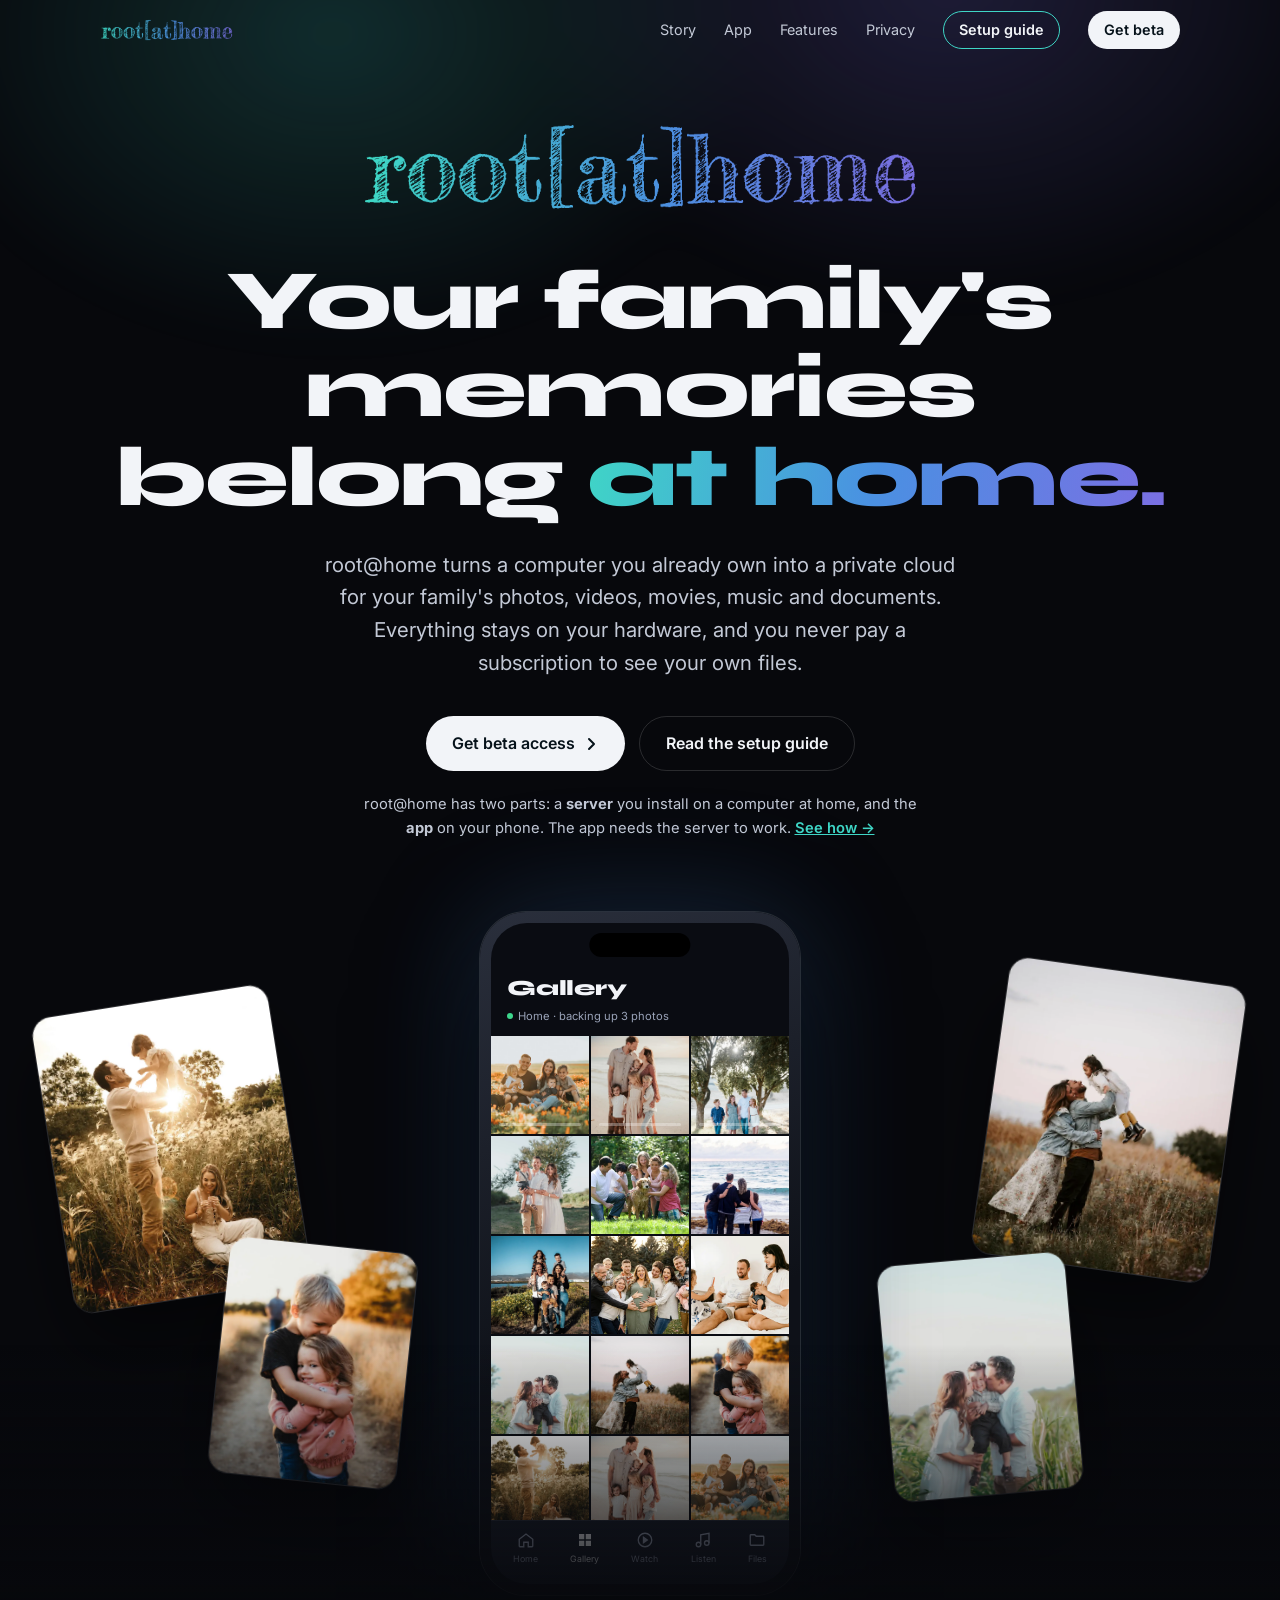
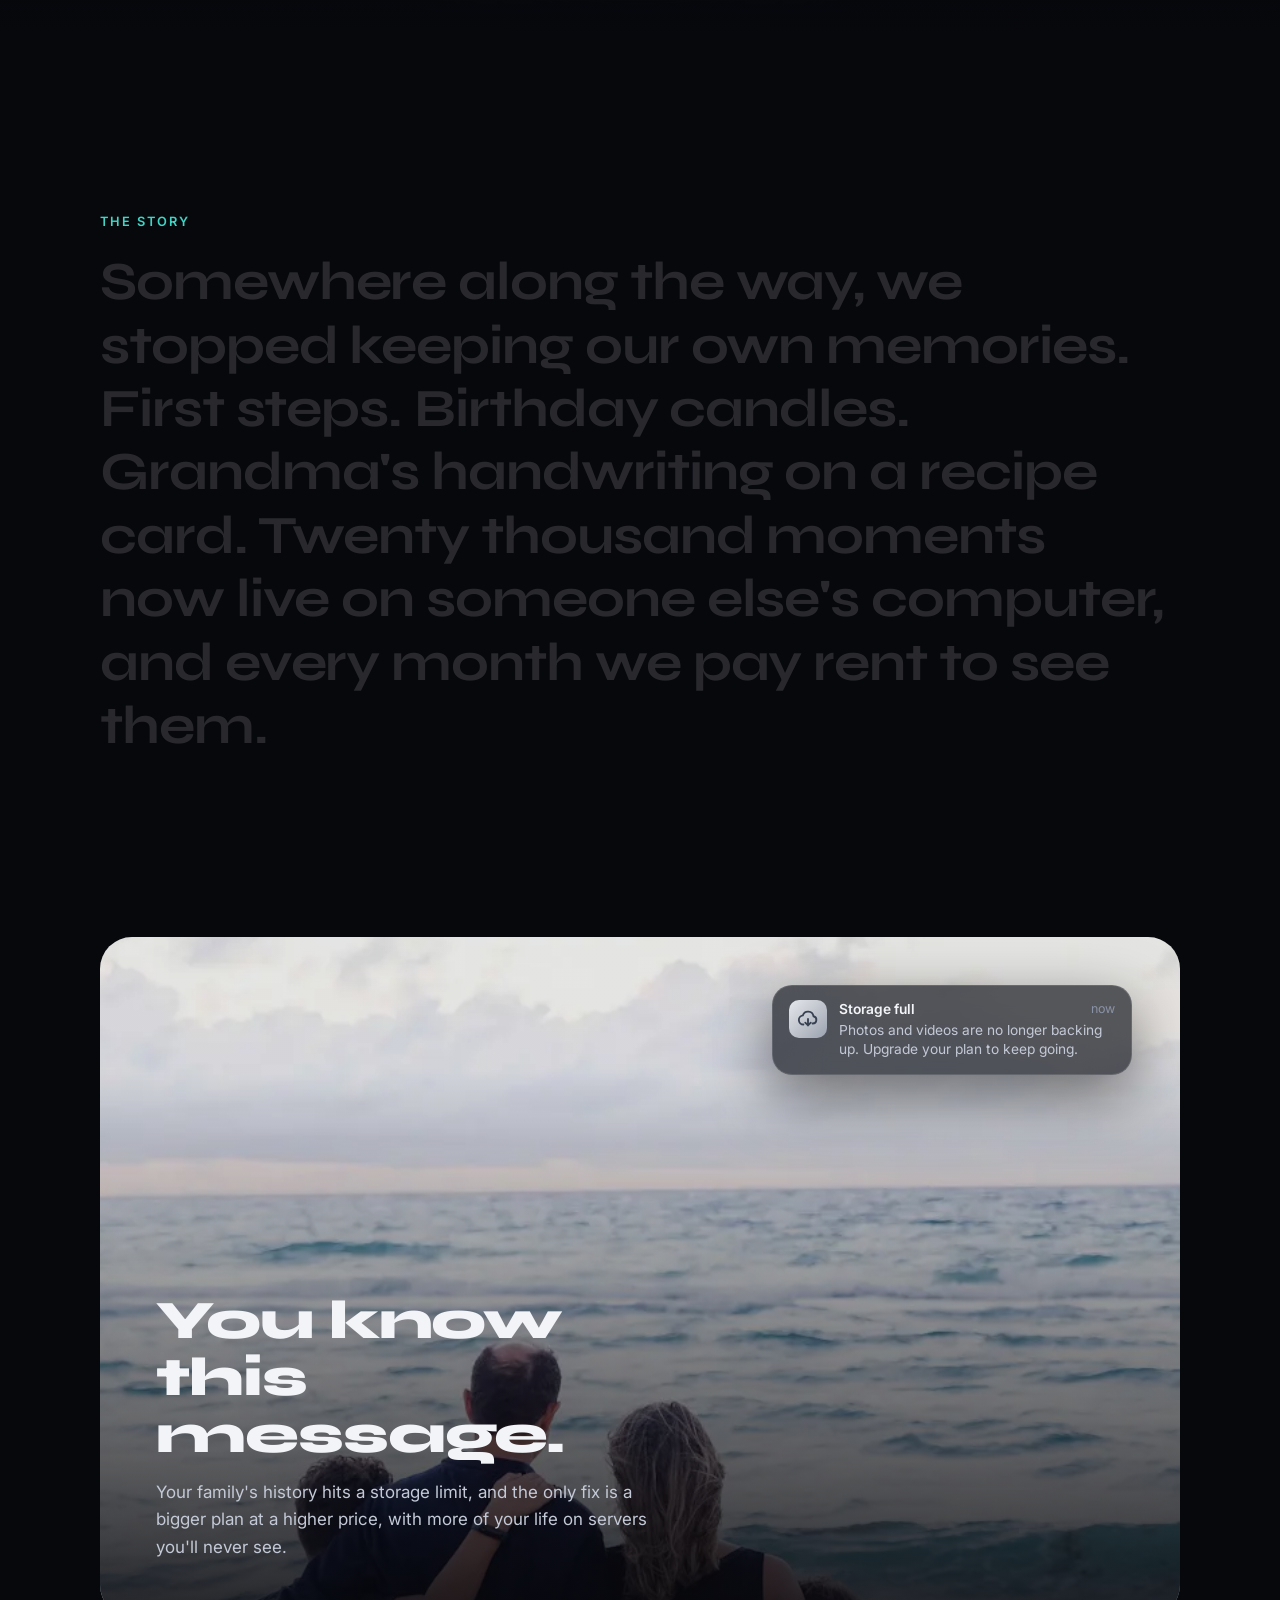
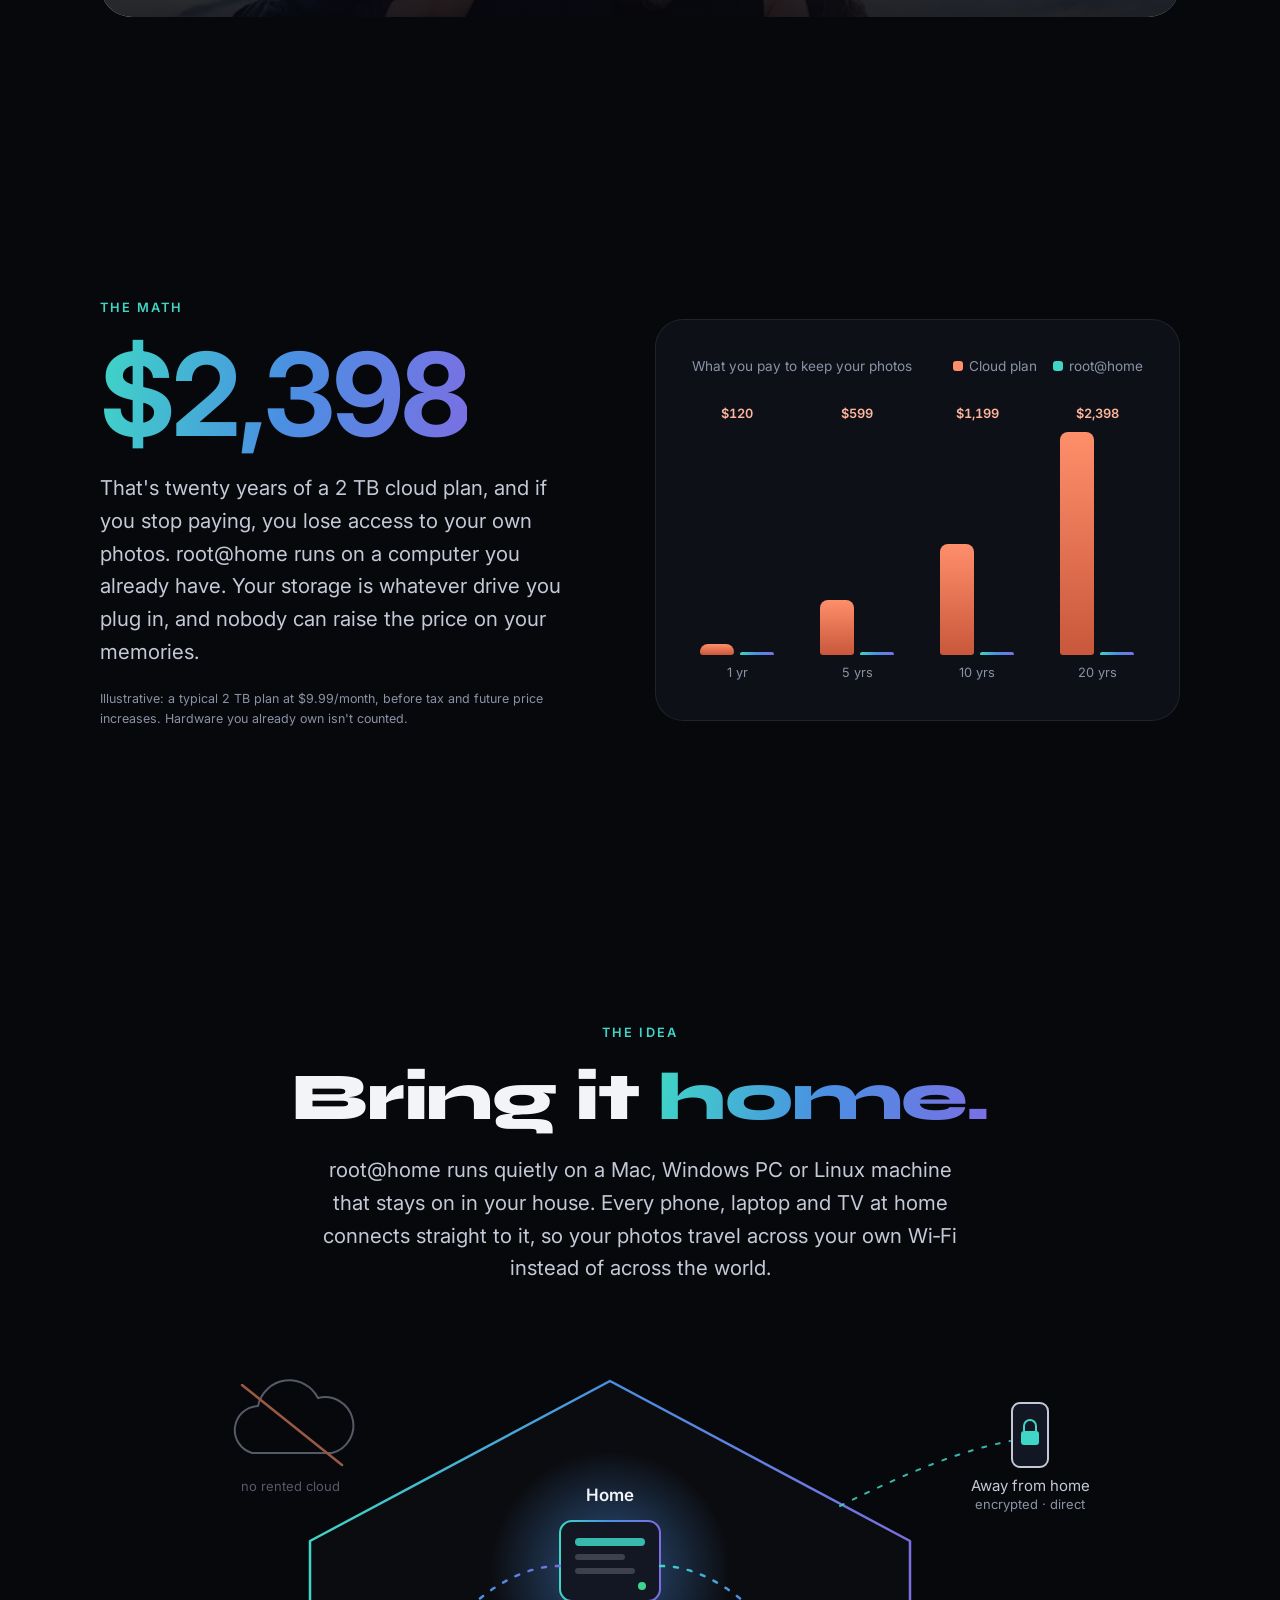
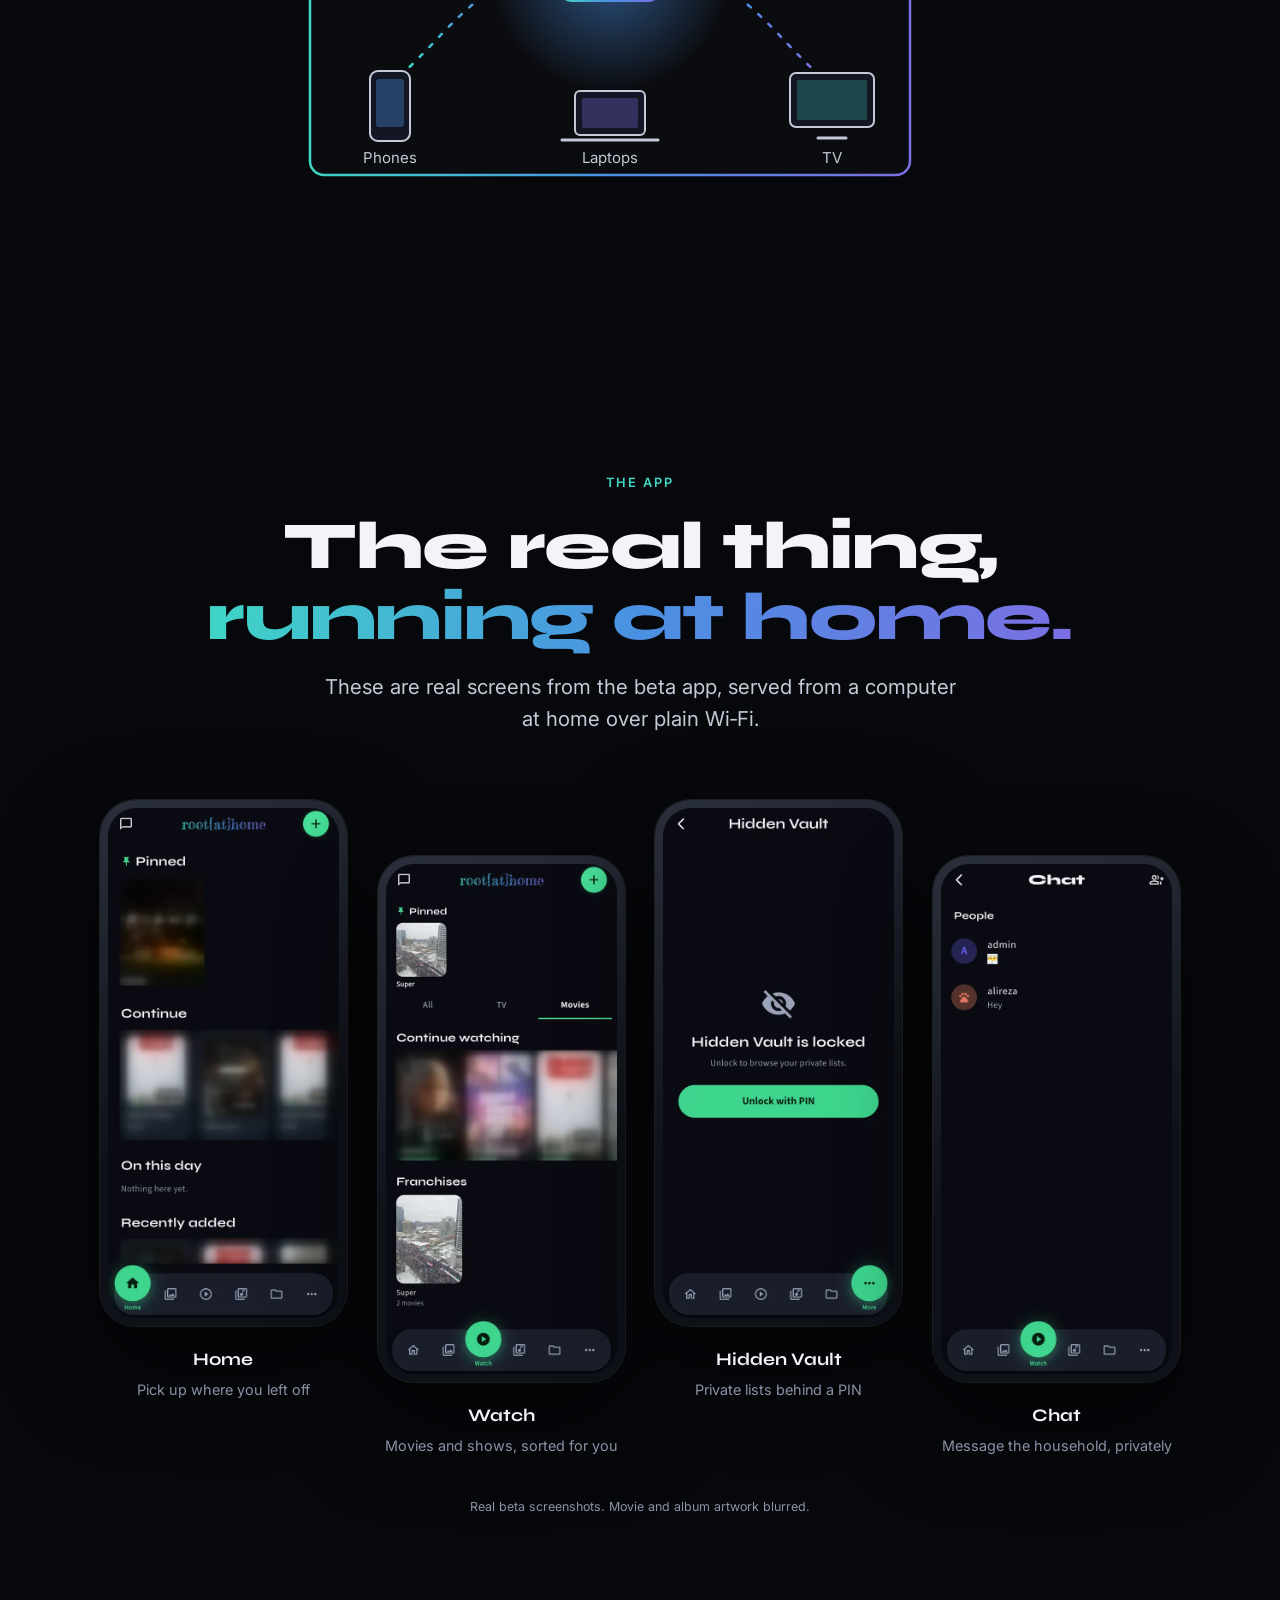
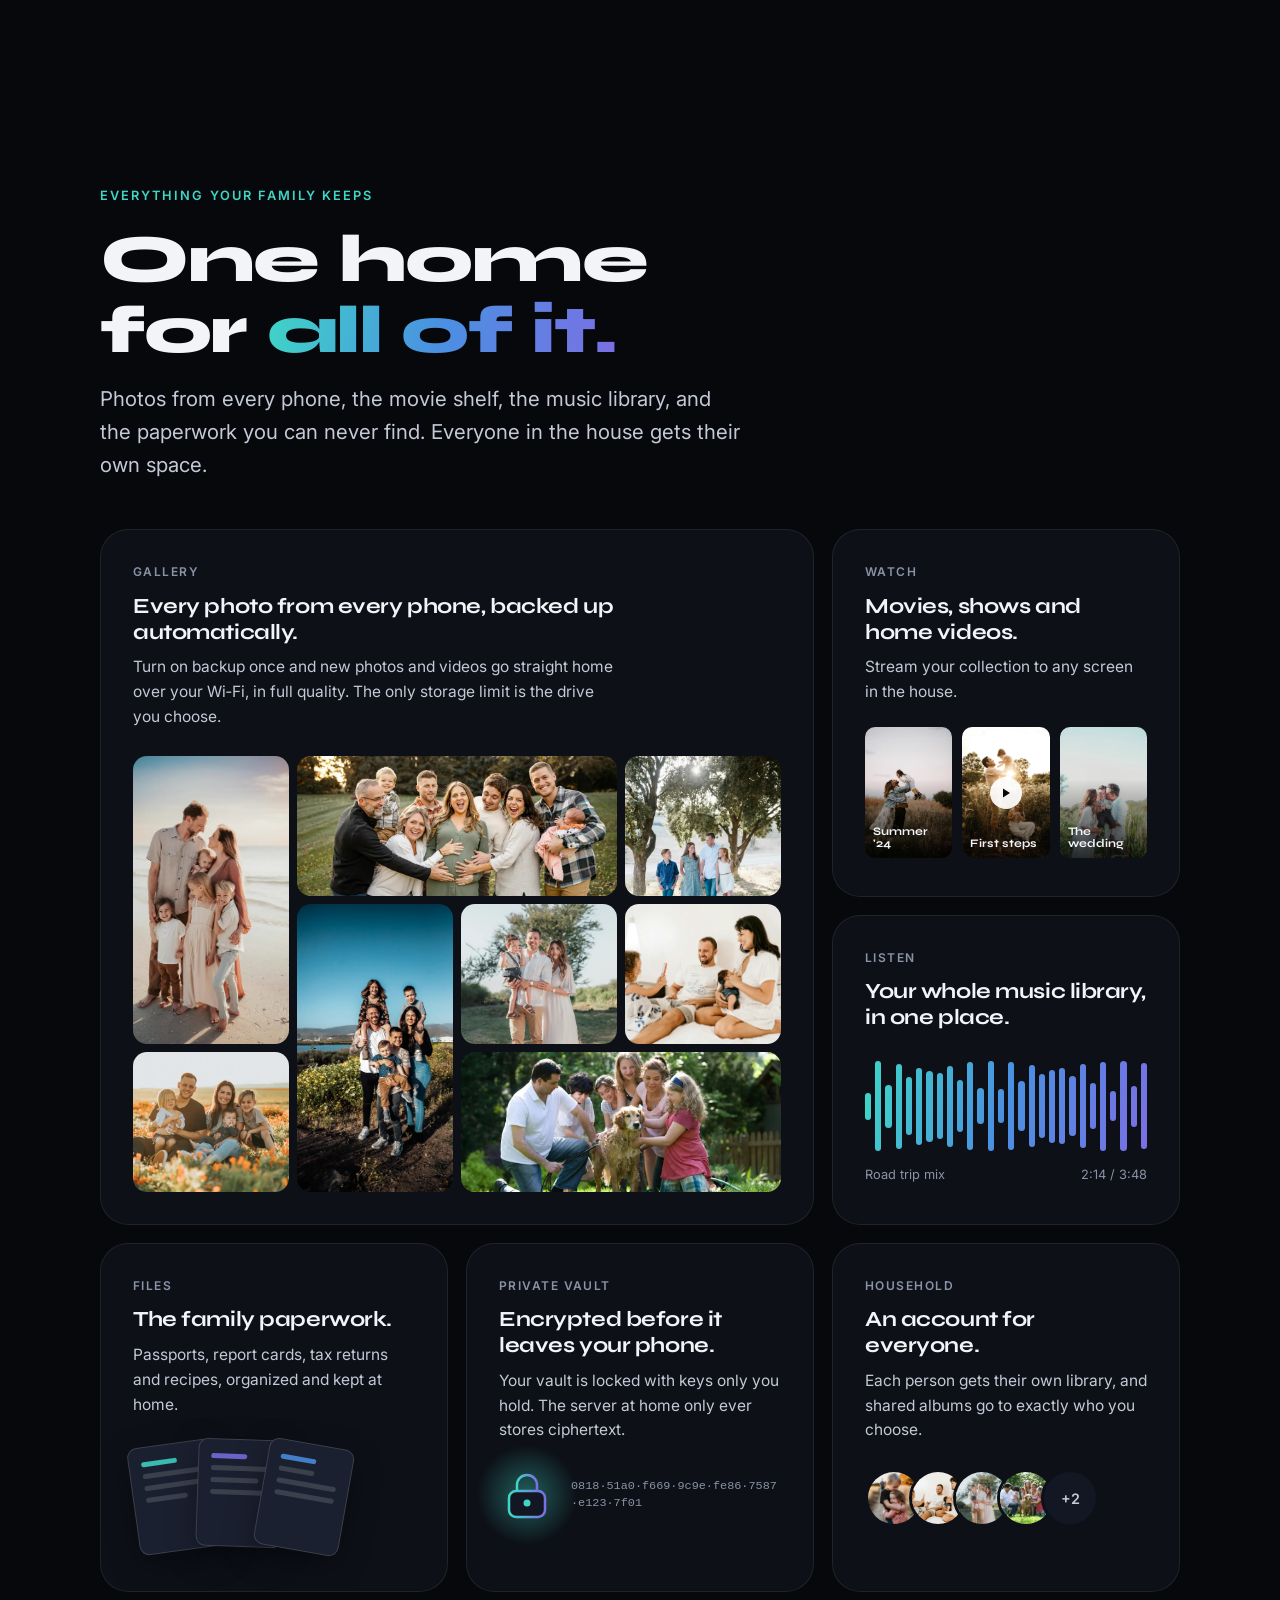
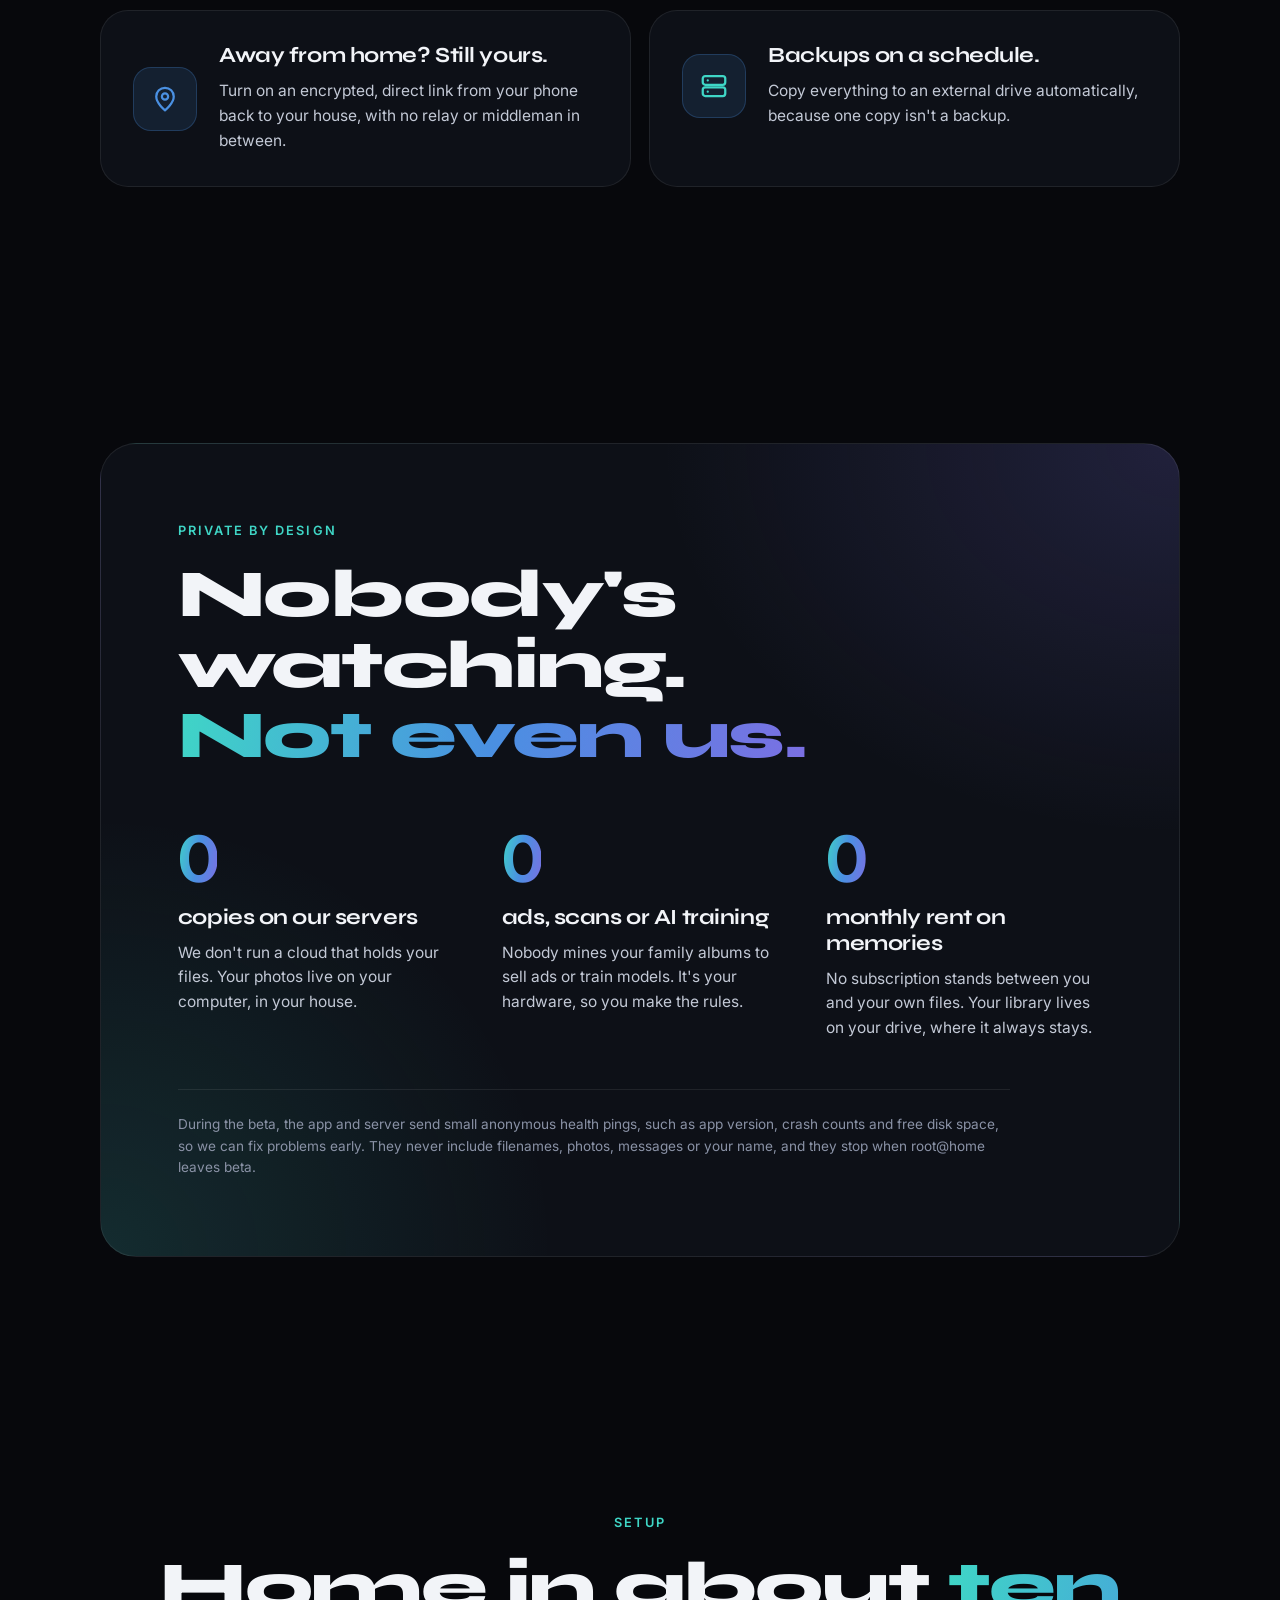
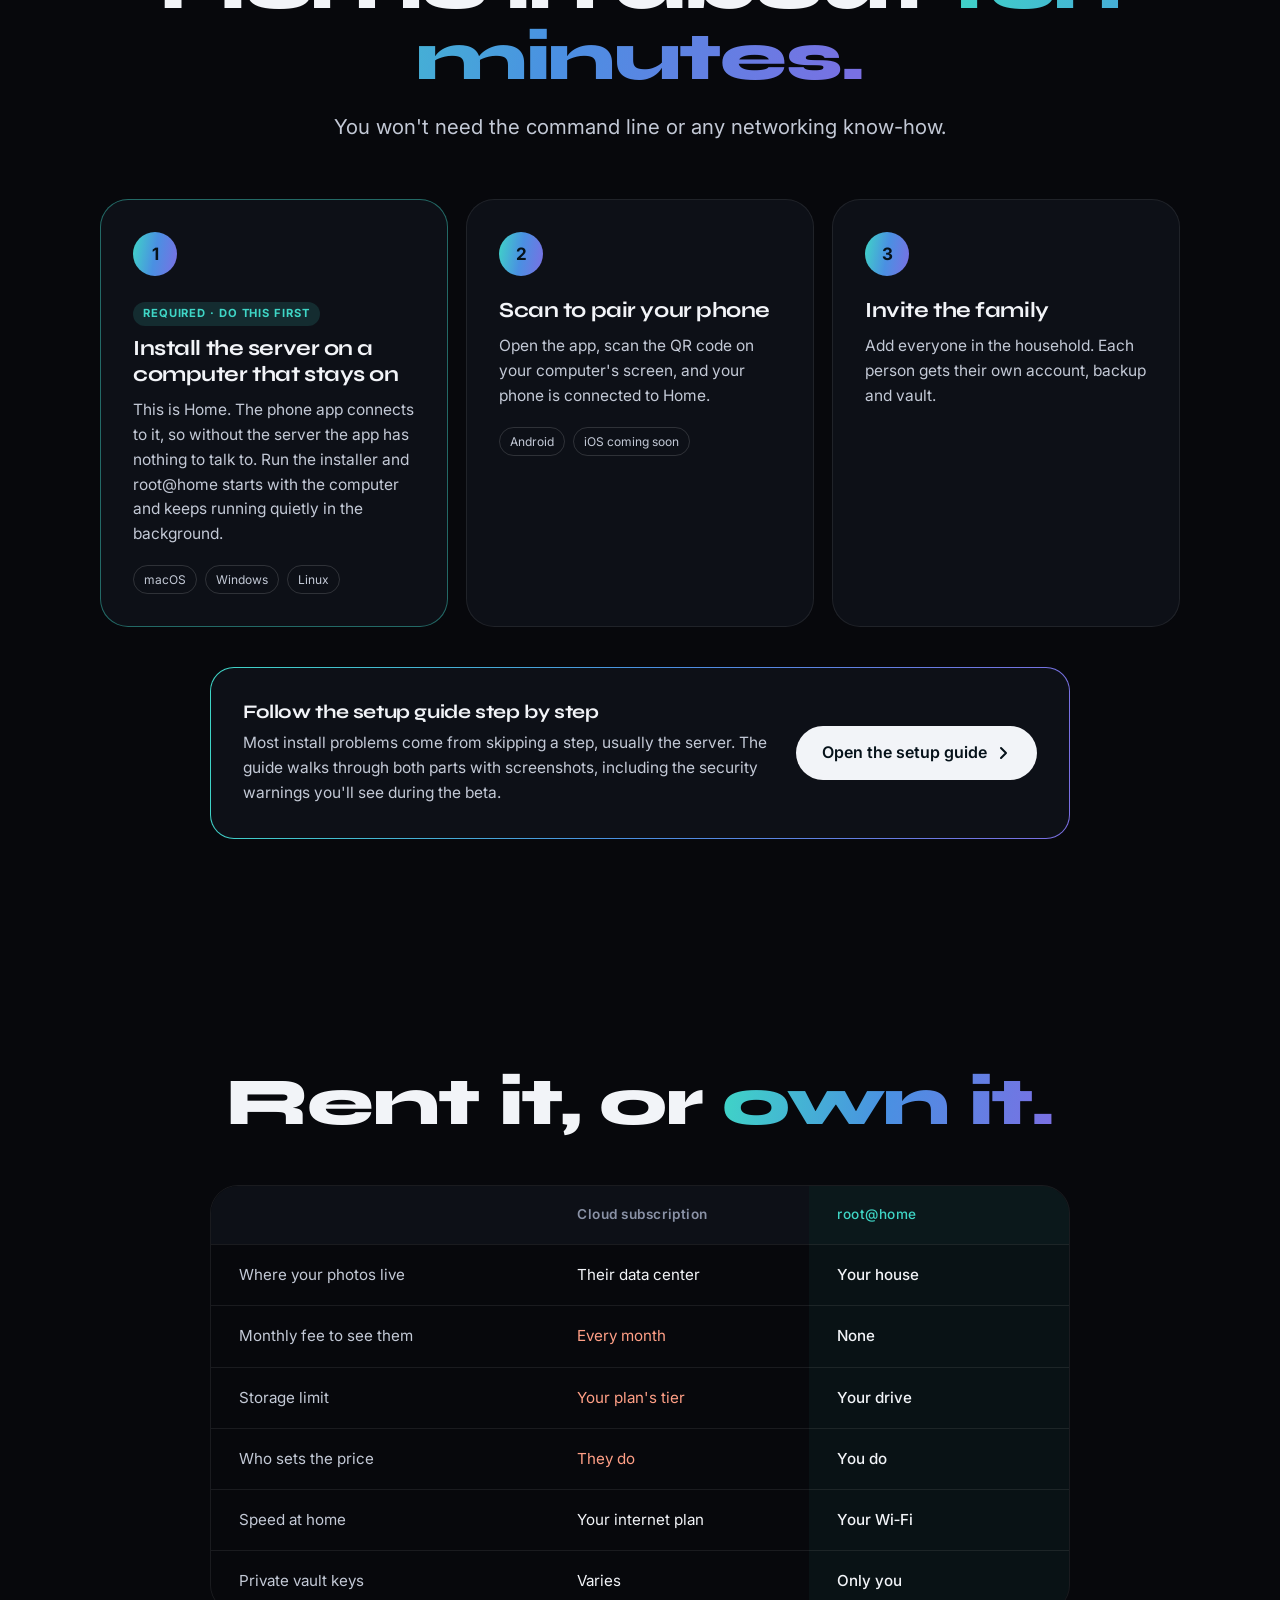
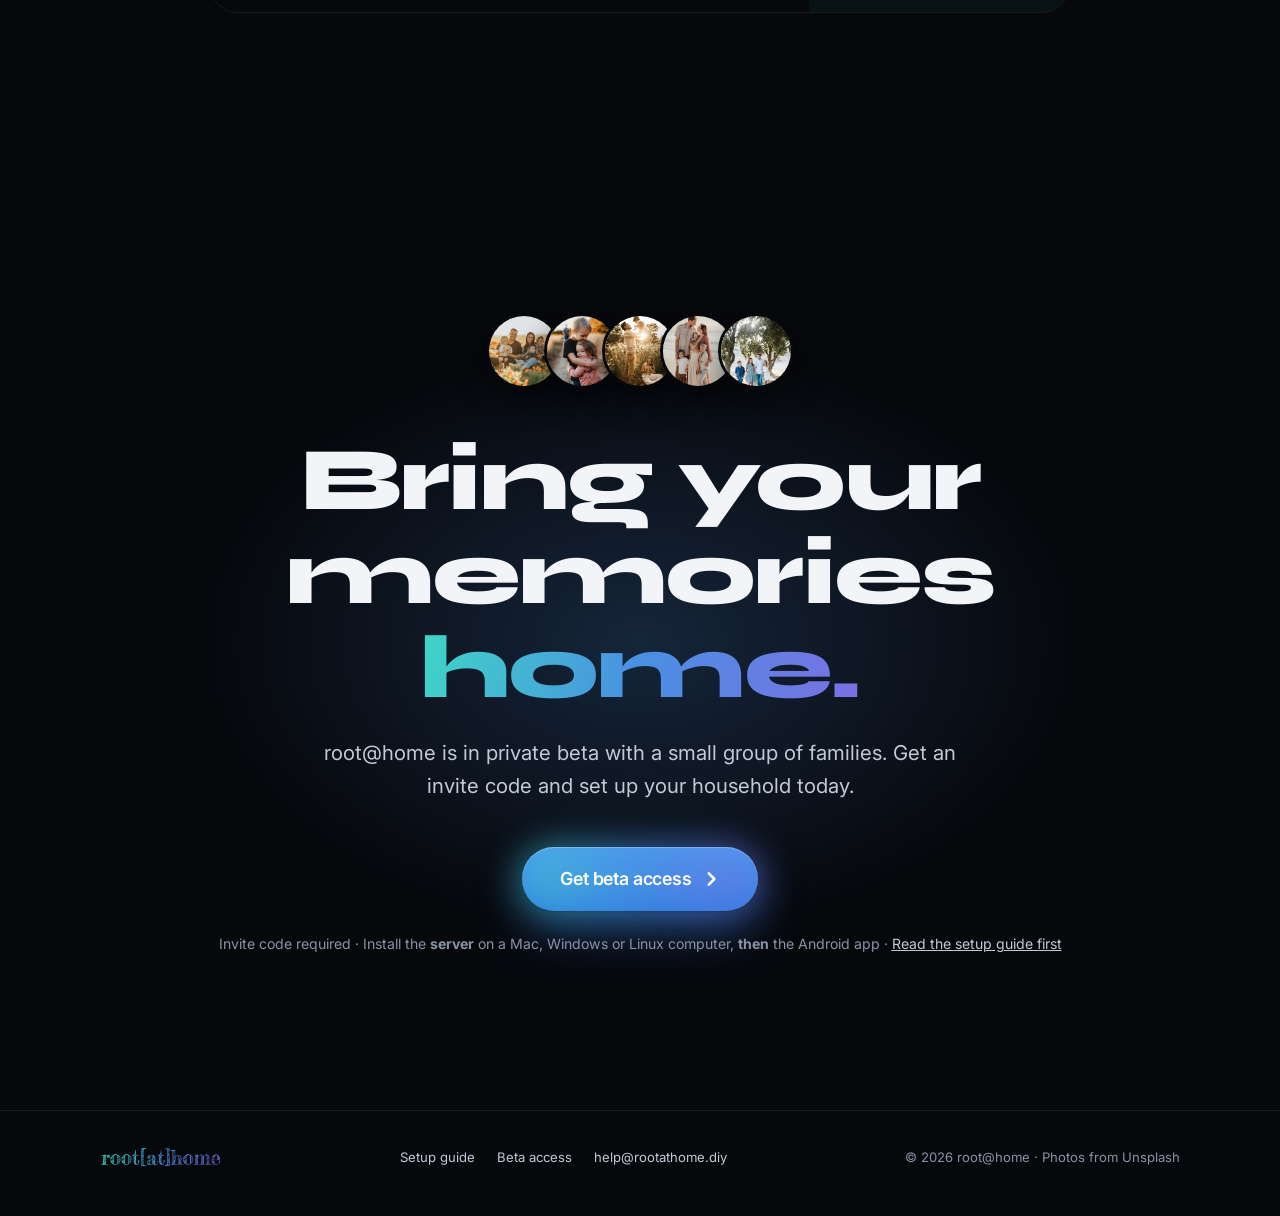
==== commit 6a0e0408: "setup guide emphasize" ====
--- a/index.html
+++ b/index.html
@@ -98,7 +98,9 @@
     .nav-links a:hover { color: var(--ink); }
     .nav-links .pill { color: #06121a; background: var(--ink); padding: 7px 16px; border-radius: 999px; font-weight: 600; }
     .nav-links .pill:hover { color: #06121a; background: #fff; }
-    @media (max-width: 720px) { .nav-links a:not(.pill) { display: none; } }
+    .nav-links .pill-ghost { color: var(--ink); border: 1px solid var(--teal); padding: 6px 15px; border-radius: 999px; font-weight: 600; }
+    .nav-links .pill-ghost:hover { background: rgba(63, 214, 198, 0.12); }
+    @media (max-width: 720px) { .nav-links { gap: 10px; } .nav-links a:not(.pill):not(.pill-ghost) { display: none; } }
 
     /* ── Hero ────────────────────────────── */
     .hero { padding: 120px 0 0; text-align: center; overflow: hidden; }
@@ -122,6 +124,36 @@
     .btn-ghost { color: var(--ink); border: 1px solid var(--line-2); }
     .btn-ghost:hover { background: rgba(255, 255, 255, 0.06); }
     .btn svg { width: 16px; height: 16px; }
+    .hero-hint { position: relative; margin: 22px auto 0; font-size: 0.92rem; color: var(--ink-2); max-width: 36rem; }
+    .hero-hint a { color: var(--teal); font-weight: 600; }
+
+    /* ── Setup guide callout ─────────────── */
+    .guide-callout {
+      margin: 40px auto 0; max-width: 860px; padding: clamp(22px, 4vw, 32px); border-radius: 24px; text-align: left;
+      display: flex; gap: 24px; align-items: center; flex-wrap: wrap;
+      background: linear-gradient(var(--bg-2), var(--bg-2)) padding-box, var(--grad) border-box;
+      border: 1.5px solid transparent;
+    }
+    .guide-callout .txt { flex: 1 1 22rem; }
+    .guide-callout h3 { font-size: 1.2rem; }
+    .guide-callout p { margin: 8px 0 0; color: var(--ink-2); font-size: 0.97rem; }
+    .guide-callout .btn { flex: 0 0 auto; }
+    .req-tag { display: inline-block; font-size: 0.7rem; font-weight: 700; letter-spacing: 0.08em; text-transform: uppercase; padding: 3px 10px; border-radius: 999px; background: rgba(63, 214, 198, 0.14); color: var(--teal); margin-bottom: 10px; }
+    .step.required { border-color: rgba(63, 214, 198, 0.45); }
+
+    /* ── Before-download modal ───────────── */
+    .gate { position: fixed; inset: 0; z-index: 100; display: grid; place-items: center; padding: 16px; background: rgba(4, 5, 8, 0.72); backdrop-filter: blur(8px); -webkit-backdrop-filter: blur(8px); }
+    .gate[hidden] { display: none; }
+    .gate-card { width: 100%; max-width: 30rem; max-height: calc(100vh - 32px); overflow-y: auto; border-radius: 24px; padding: clamp(22px, 5vw, 34px); background: var(--surface); border: 1px solid var(--line-2); box-shadow: 0 30px 80px rgba(0, 0, 0, 0.6); }
+    .gate-card h2 { font-size: 1.6rem; }
+    .gate-card > p { color: var(--ink-2); font-size: 0.97rem; margin: 12px 0 0; }
+    .gate-list { list-style: none; padding: 0; margin: 20px 0 0; display: grid; gap: 12px; }
+    .gate-list li { display: flex; gap: 14px; align-items: flex-start; padding: 14px 16px; border-radius: 16px; background: var(--bg-2); border: 1px solid var(--line); }
+    .gate-list .n { flex: 0 0 30px; height: 30px; border-radius: 50%; display: grid; place-items: center; font-weight: 700; font-size: 0.9rem; background: var(--grad); color: #06121a; }
+    .gate-list b { display: block; color: var(--ink); }
+    .gate-list span { font-size: 0.9rem; color: var(--ink-2); }
+    .gate-actions { display: flex; gap: 12px; flex-wrap: wrap; margin-top: 24px; }
+    .gate-actions .btn { flex: 1 1 auto; justify-content: center; }
 
     .hero-stage { position: relative; height: clamp(520px, 64vw, 720px); margin-top: 72px; }
     .polaroid {
@@ -425,7 +457,7 @@
         <a href="#app">App</a>
         <a href="#features">Features</a>
         <a href="#privacy">Privacy</a>
-        <a href="/setup-guide/">Setup guide</a>
+        <a class="pill-ghost" href="/setup-guide/">Setup guide</a>
         <a class="pill" href="https://beta.rootathome.diy/download">Get beta</a>
       </nav>
     </div>
@@ -442,8 +474,9 @@
         <div class="hero-ctas reveal d3">
           <a class="btn btn-primary" href="https://beta.rootathome.diy/download">Get beta access
             <svg viewBox="0 0 16 16" fill="none" stroke="currentColor" stroke-width="2" stroke-linecap="round" stroke-linejoin="round"><path d="M6 3l5 5-5 5"/></svg></a>
-          <a class="btn btn-ghost" href="#story">Why root@home</a>
-        </div>
+          <a class="btn btn-ghost" href="/setup-guide/">Read the setup guide</a>
+        </div>
+        <p class="hero-hint reveal d3">root@home has two parts: a <strong>server</strong> you install on a computer at home, and the <strong>app</strong> on your phone. The app needs the server to work. <a href="/setup-guide/">See how&nbsp;&rarr;</a></p>
       </div>
 
       <div class="hero-stage" aria-hidden="true">
@@ -776,10 +809,11 @@
           <p class="lede reveal d2">You won't need the command line or any networking know-how.</p>
         </header>
         <div class="step-list">
-          <div class="step reveal">
+          <div class="step required reveal">
             <div class="n">1</div>
-            <h3>Install on a computer that stays on</h3>
-            <p>Run the installer. root@home starts with the computer and keeps running quietly in the background.</p>
+            <span class="req-tag">Required · do this first</span>
+            <h3>Install the server on a computer that stays on</h3>
+            <p>This is Home. The phone app connects to it, so without the server the app has nothing to talk to. Run the installer and root@home starts with the computer and keeps running quietly in the background.</p>
             <div class="os"><span>macOS</span><span>Windows</span><span>Linux</span></div>
           </div>
           <div class="step reveal d1">
@@ -794,6 +828,14 @@
             <p>Add everyone in the household. Each person gets their own account, backup and vault.</p>
           </div>
         </div>
+        <div class="guide-callout reveal">
+          <div class="txt">
+            <h3>Follow the setup guide step by step</h3>
+            <p>Most install problems come from skipping a step, usually the server. The guide walks through both parts with screenshots, including the security warnings you'll see during the beta.</p>
+          </div>
+          <a class="btn btn-primary" href="/setup-guide/">Open the setup guide
+            <svg viewBox="0 0 16 16" fill="none" stroke="currentColor" stroke-width="2" stroke-linecap="round" stroke-linejoin="round"><path d="M6 3l5 5-5 5"/></svg></a>
+        </div>
       </div>
     </section>
 
@@ -829,10 +871,26 @@
           Get beta access
           <svg viewBox="0 0 16 16" fill="none" stroke="currentColor" stroke-width="2.2" stroke-linecap="round" stroke-linejoin="round"><path d="M6 3l5 5-5 5"/></svg>
         </a>
-        <p class="cta-meta reveal d3">Invite code required · Android app + Mac, Windows &amp; Linux server · <a href="/setup-guide/">Read the setup guide</a></p>
+        <p class="cta-meta reveal d3">Invite code required · Install the <strong>server</strong> on a Mac, Windows or Linux computer, <strong>then</strong> the Android app · <a href="/setup-guide/">Read the setup guide first</a></p>
       </div>
     </section>
   </main>
+
+  <div class="gate" id="gate" role="dialog" aria-modal="true" aria-labelledby="gate-title" hidden>
+    <div class="gate-card">
+      <h2 id="gate-title">Before you download</h2>
+      <p>root@home is two installs, and the phone app won't work until the server is running.</p>
+      <ol class="gate-list">
+        <li><span class="n">1</span><div><b>Server on a computer that stays on</b><span>Mac, Windows or Linux. Install this first.</span></div></li>
+        <li><span class="n">2</span><div><b>App on your phone</b><span>Android, on the same Wi&#8209;Fi as the server.</span></div></li>
+      </ol>
+      <p>The setup guide covers both, with screenshots. It takes about ten minutes.</p>
+      <div class="gate-actions">
+        <a class="btn btn-primary" href="/setup-guide/">Open the setup guide</a>
+        <a class="btn btn-ghost" id="gate-continue" href="https://beta.rootathome.diy/download">Continue to download</a>
+      </div>
+    </div>
+  </div>
 
   <footer>
     <div class="wrap">
@@ -947,6 +1005,24 @@
         }
       }
 
+      // Download links open a reminder about the two installs first.
+      const gate = document.getElementById("gate");
+      const gateContinue = document.getElementById("gate-continue");
+      let lastFocus = null;
+      const closeGate = () => { gate.hidden = true; if (lastFocus) lastFocus.focus(); };
+      document.querySelectorAll('a[href="https://beta.rootathome.diy/download"]').forEach((a) => {
+        if (a === gateContinue) return;
+        a.addEventListener("click", (e) => {
+          if (e.metaKey || e.ctrlKey || e.shiftKey || e.button !== 0) return;
+          e.preventDefault();
+          lastFocus = a;
+          gate.hidden = false;
+          gate.querySelector(".btn-primary").focus();
+        });
+      });
+      gate.addEventListener("click", (e) => { if (e.target === gate) closeGate(); });
+      document.addEventListener("keydown", (e) => { if (e.key === "Escape" && !gate.hidden) closeGate(); });
+
       const cipher = document.querySelector("[data-cipher]");
       if (cipher && !reduced) {
         const hex = "0123456789abcdef";
